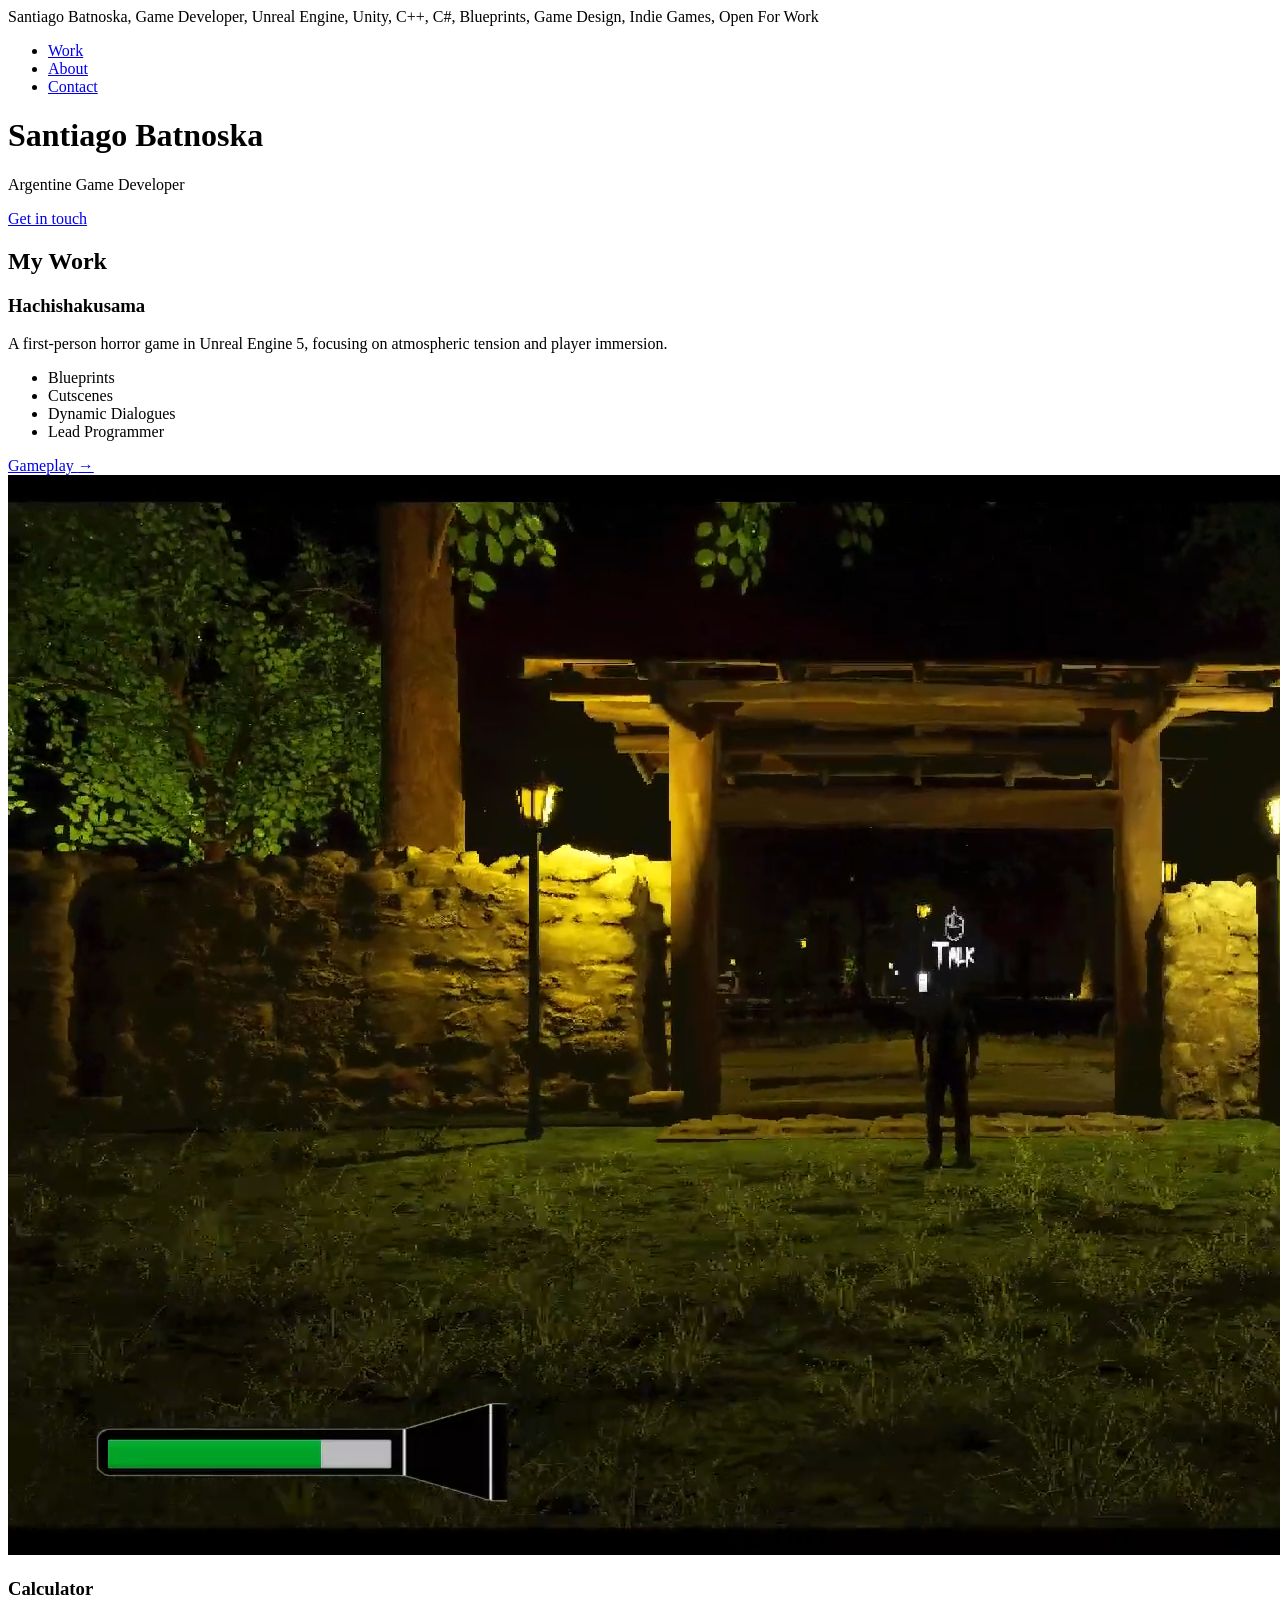
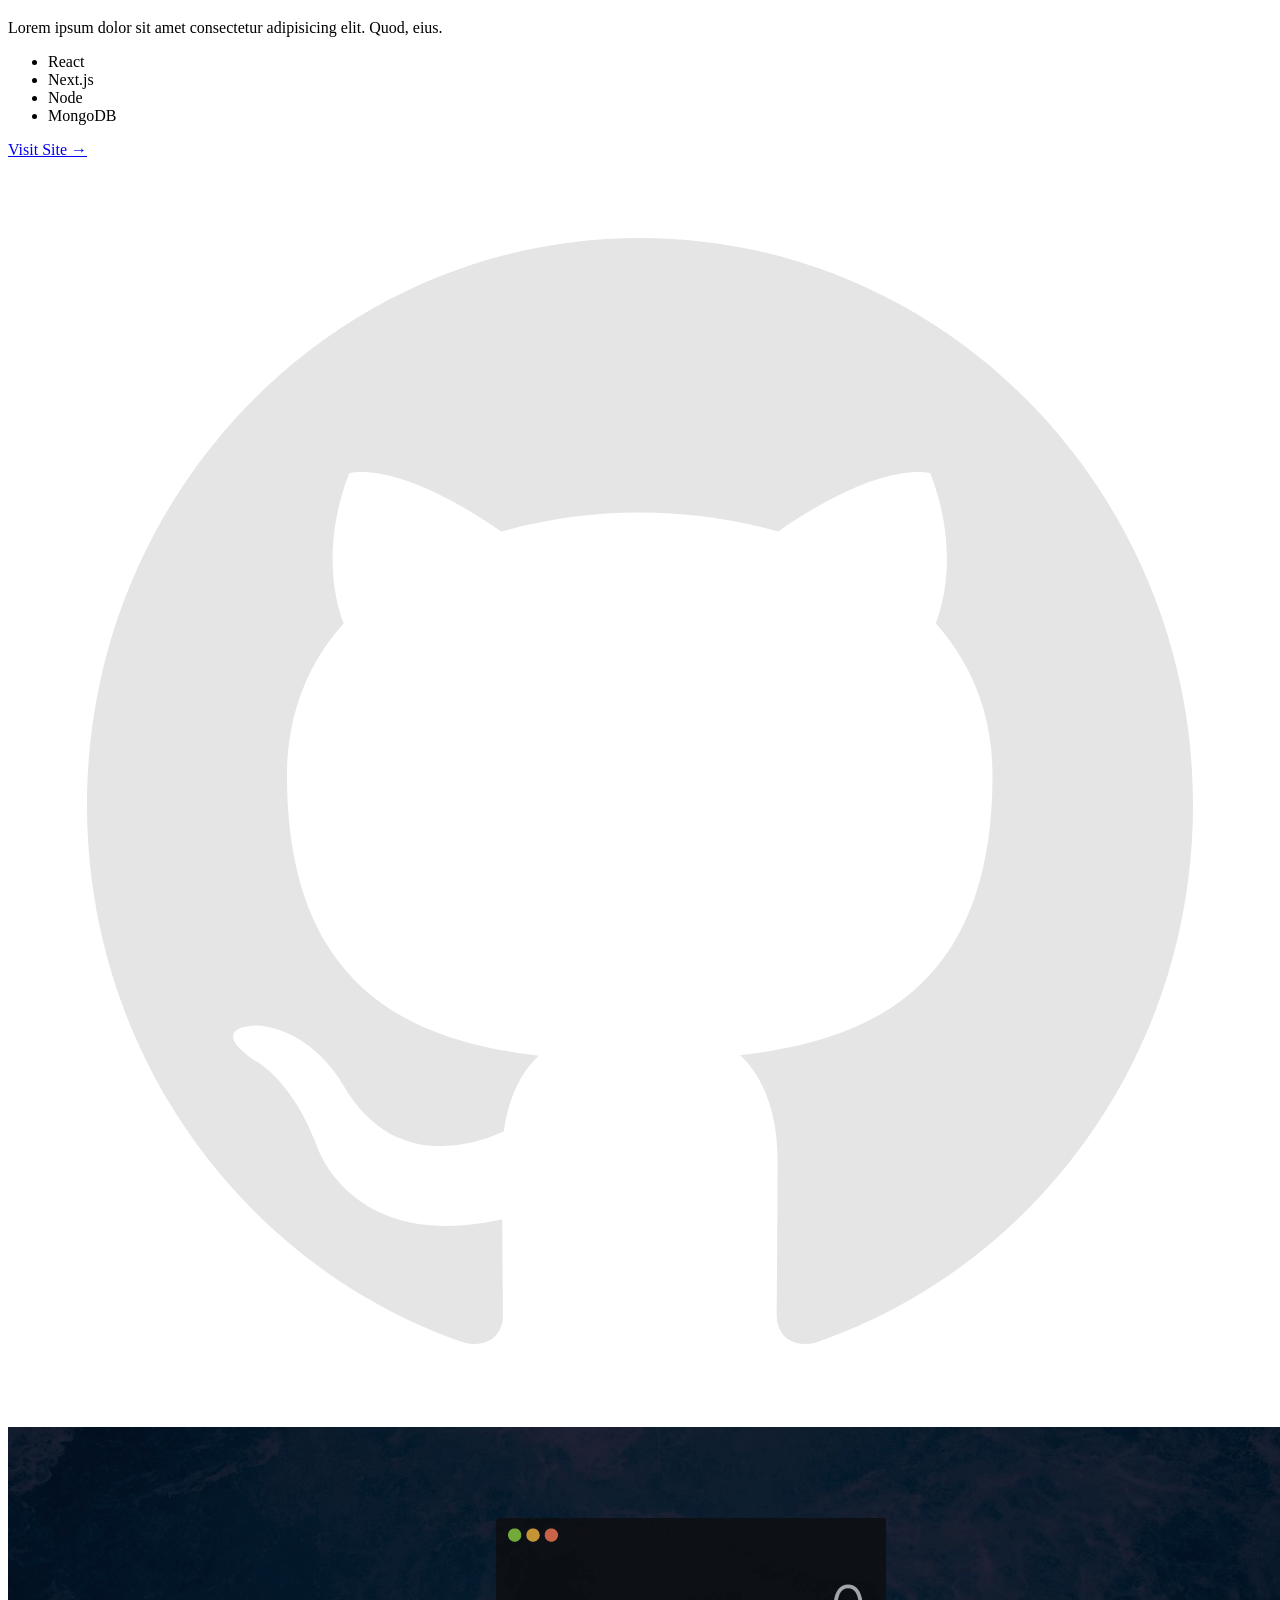
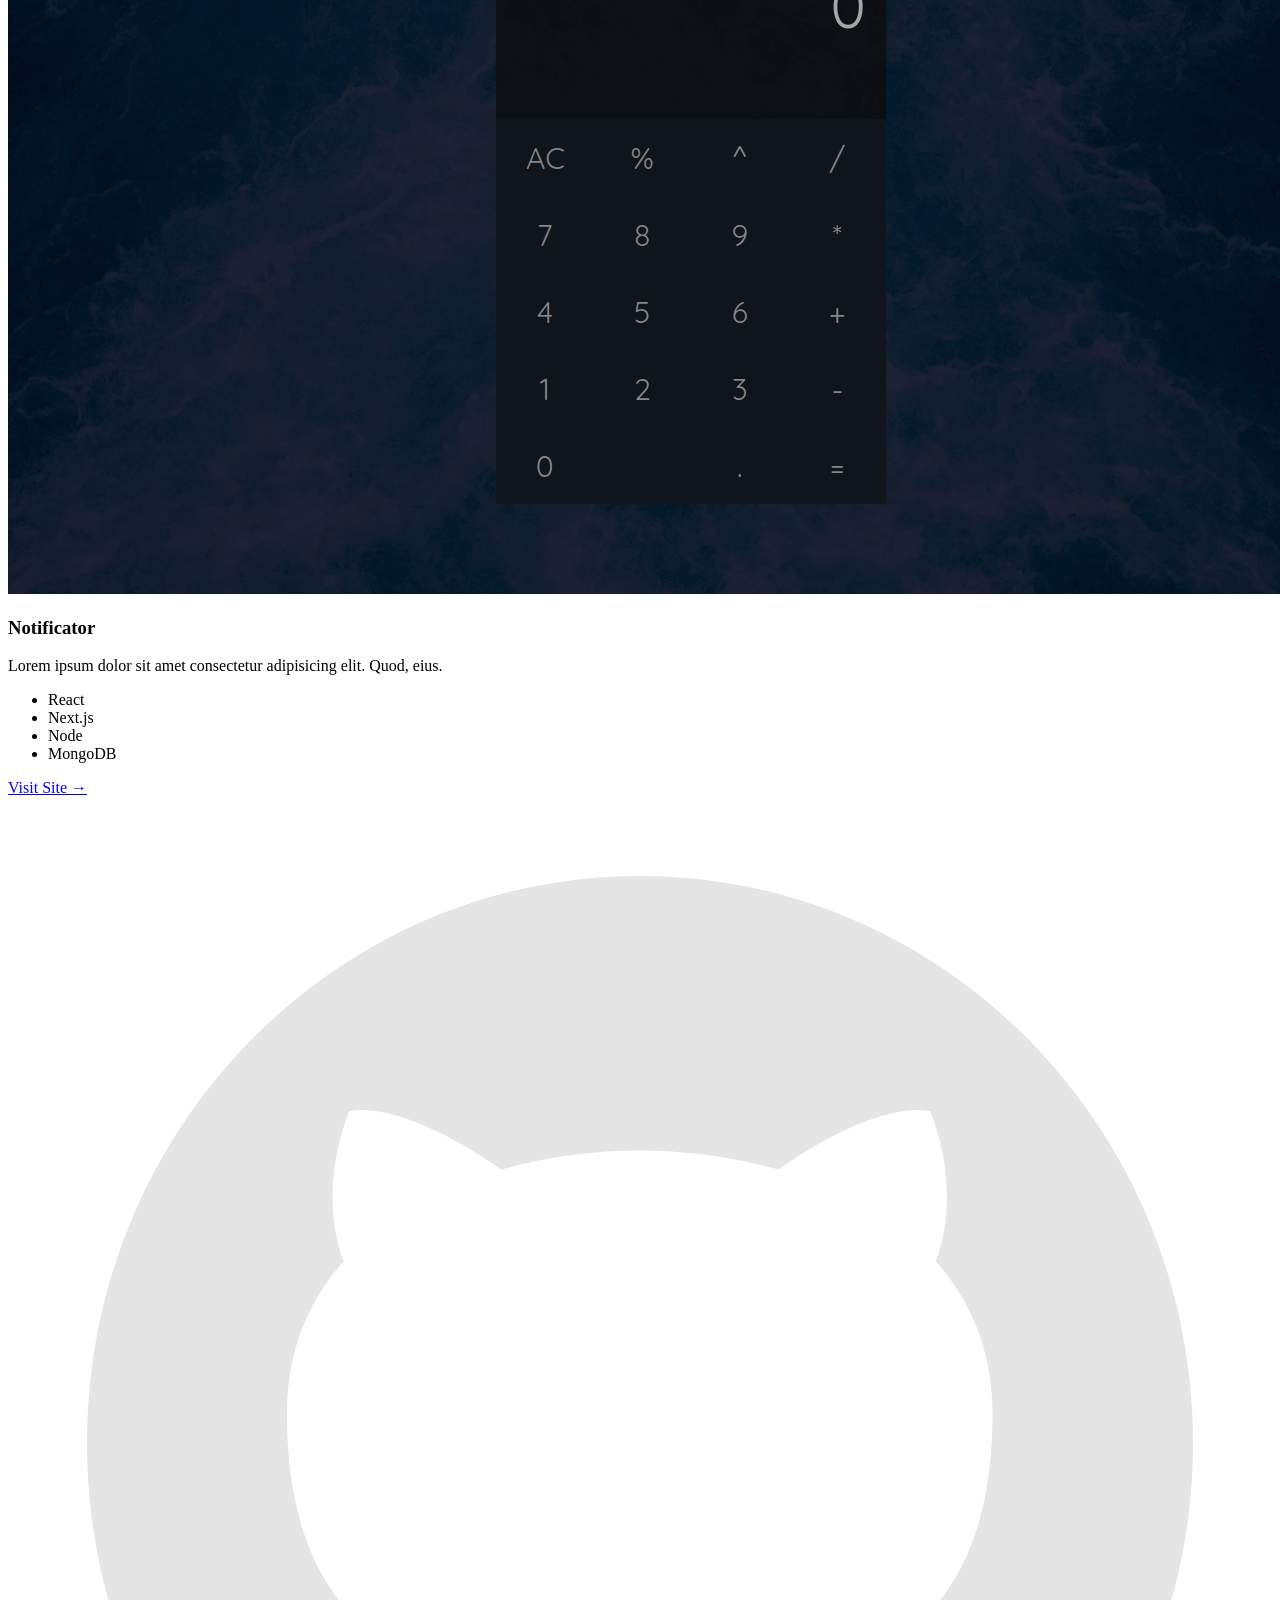
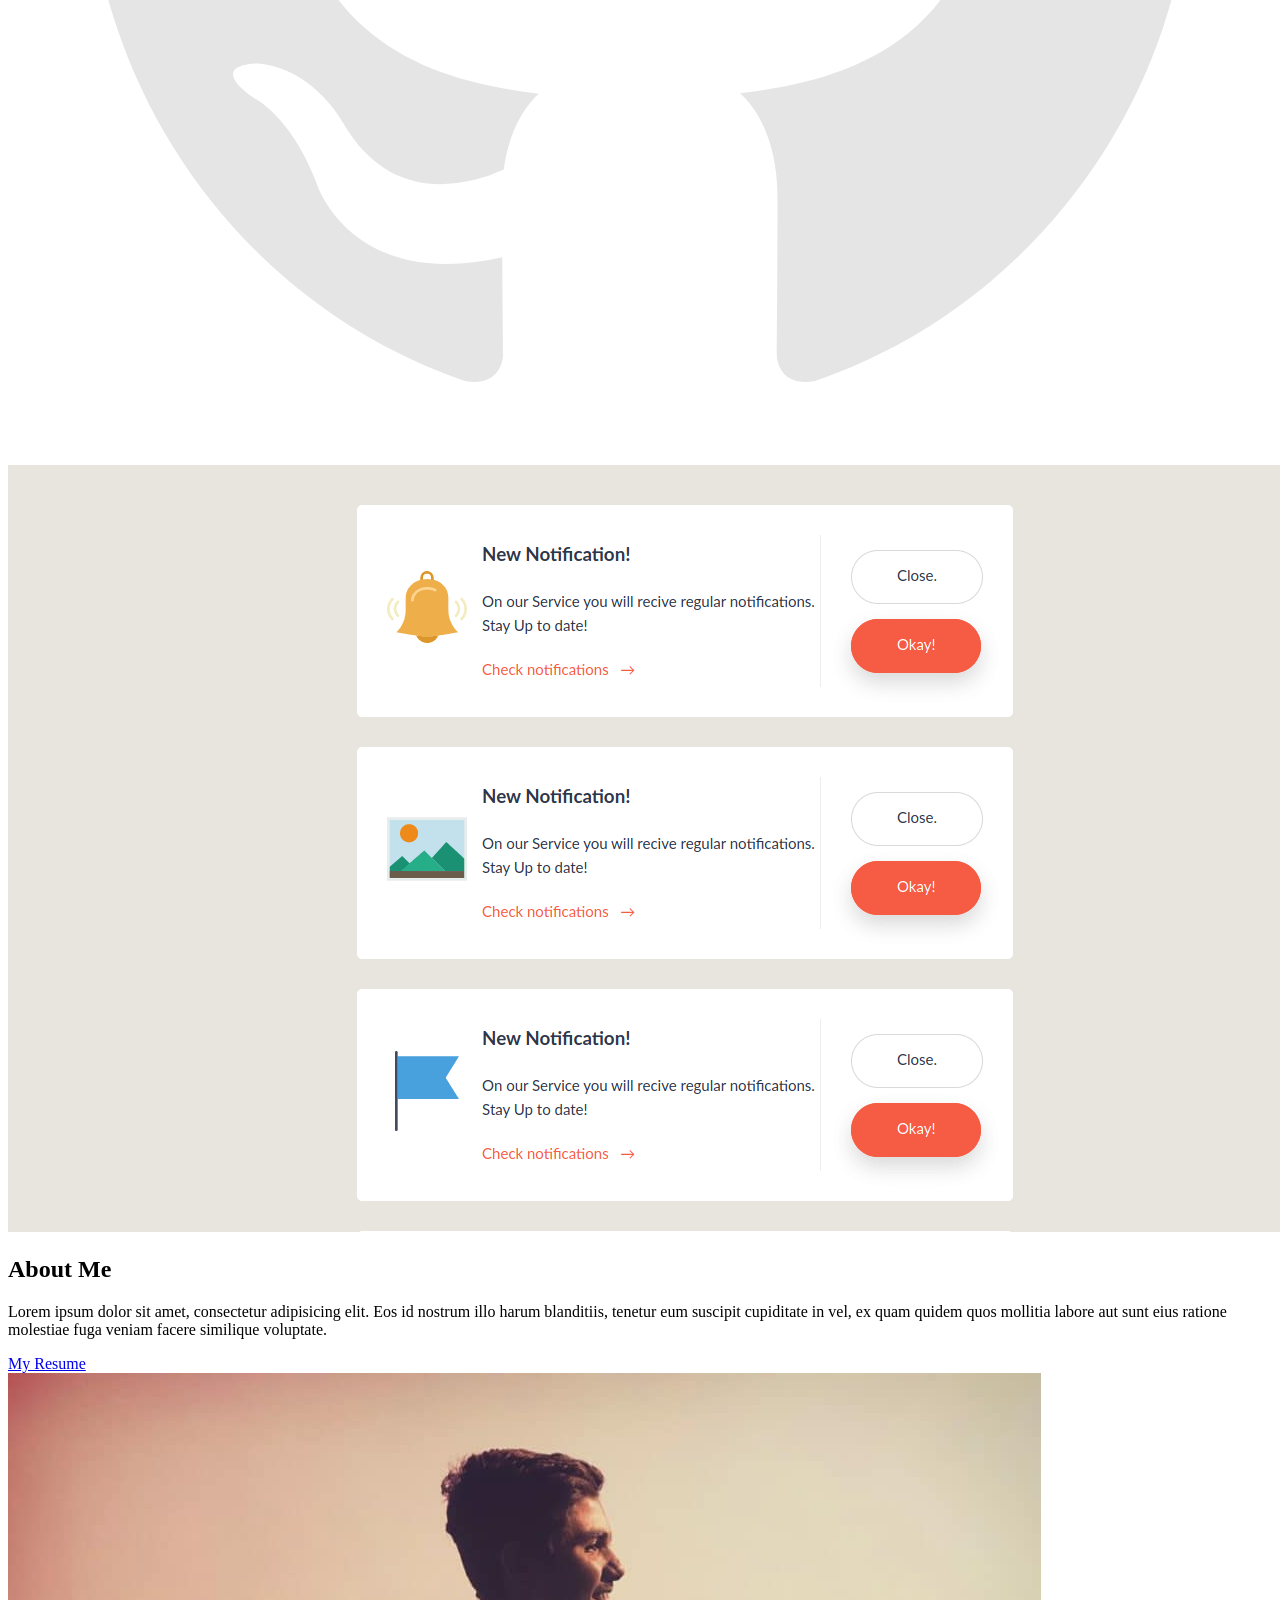
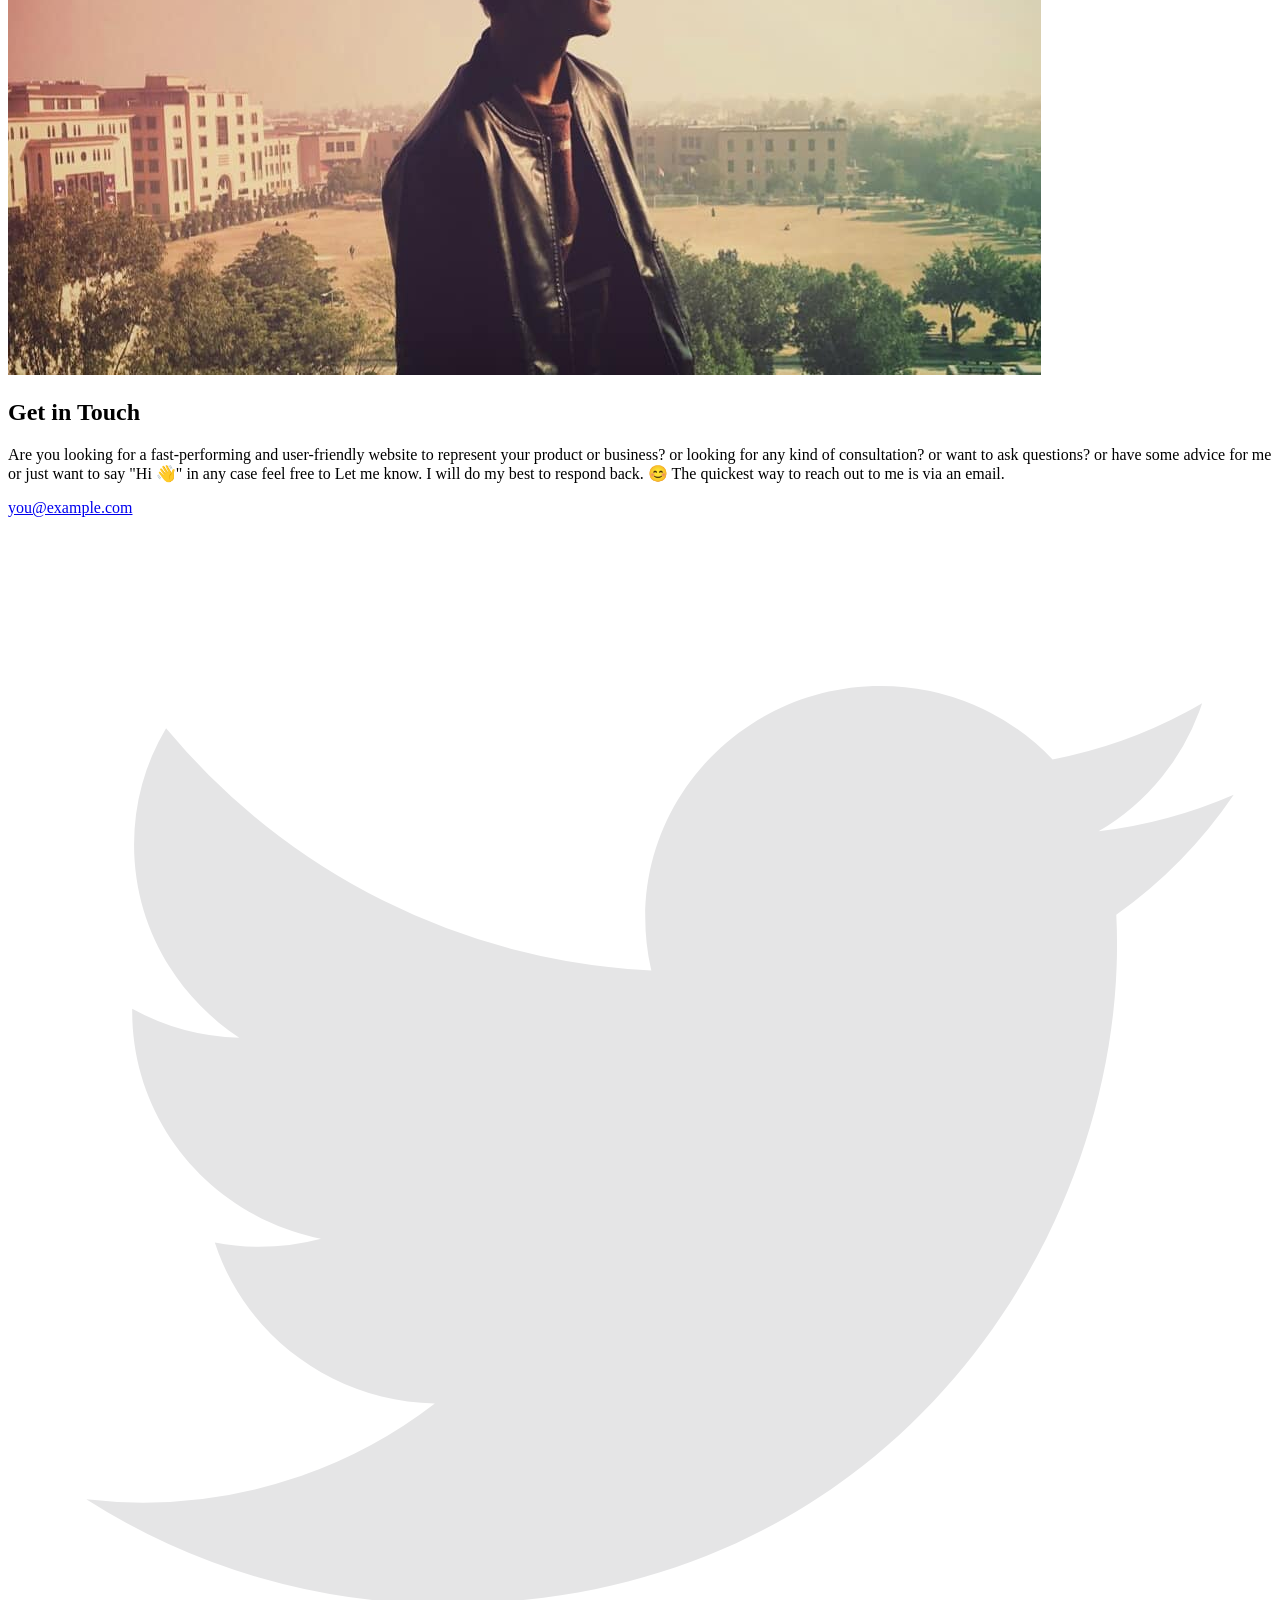
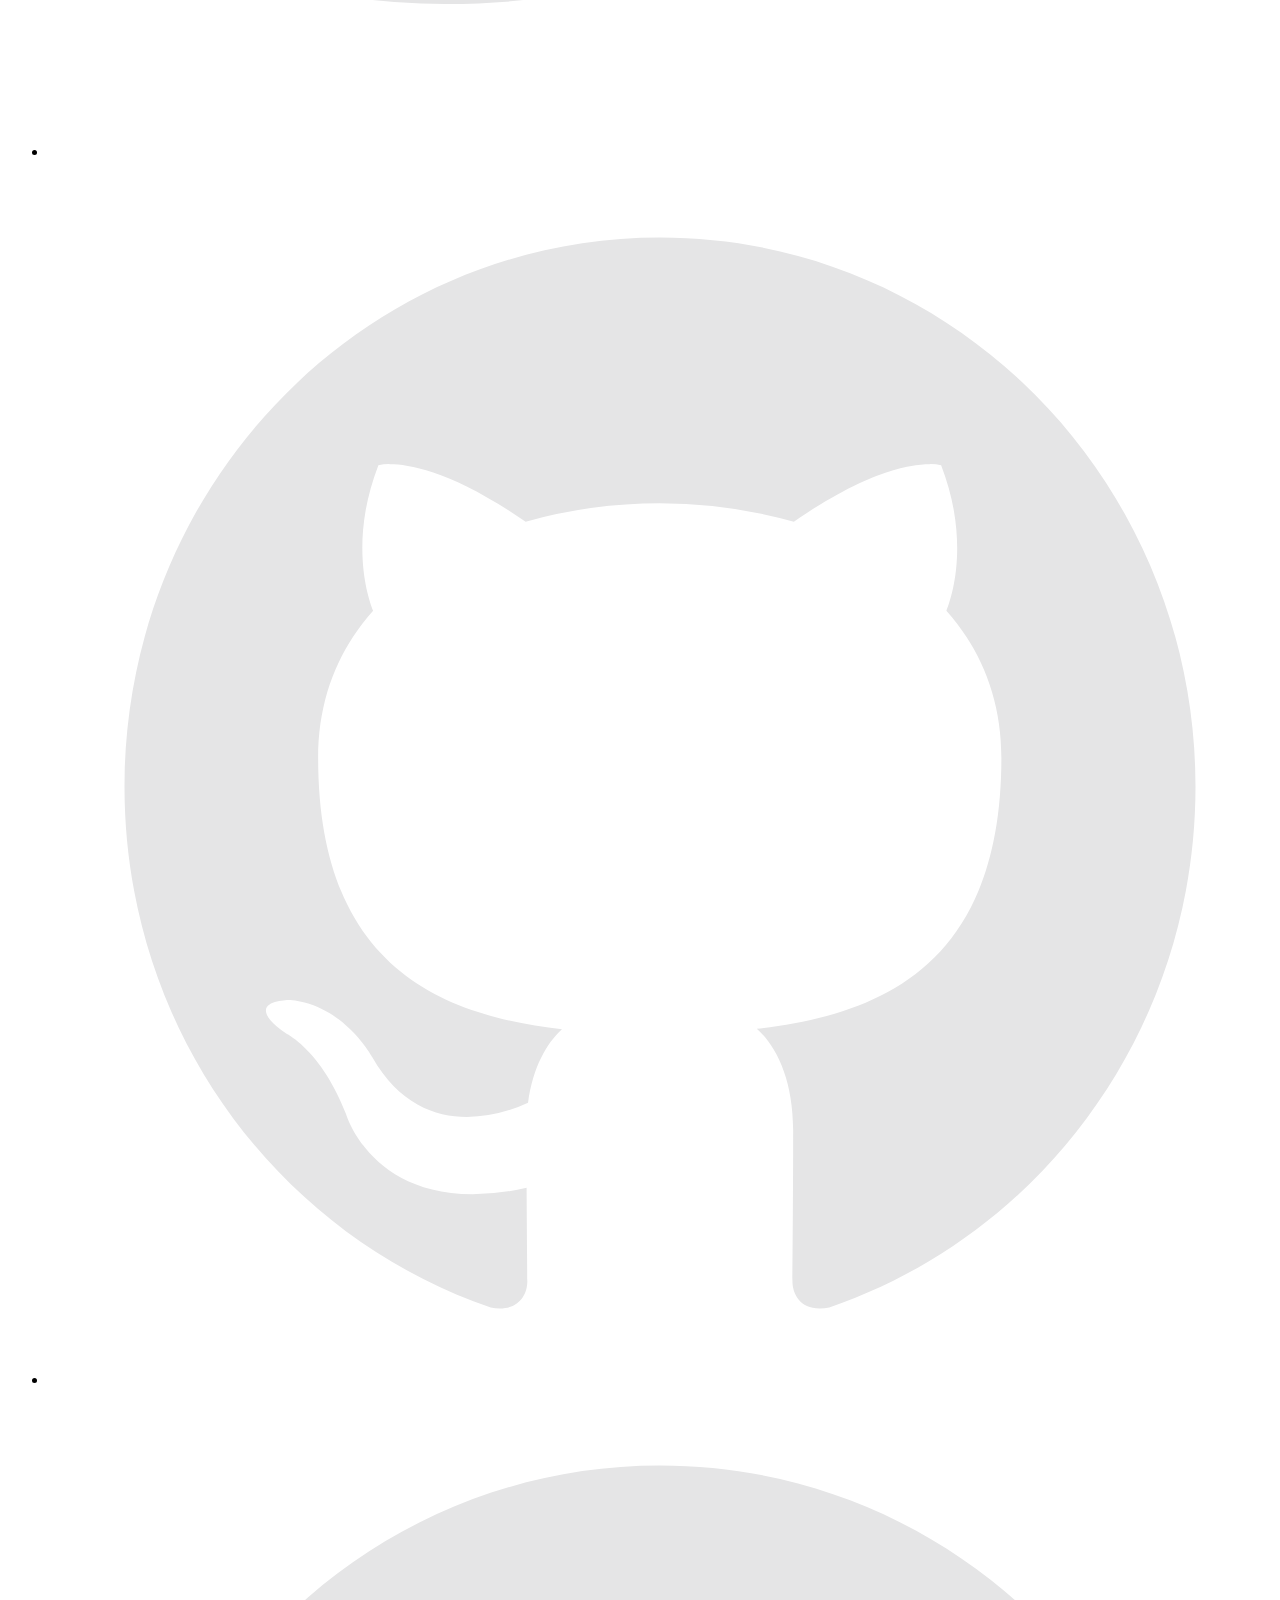
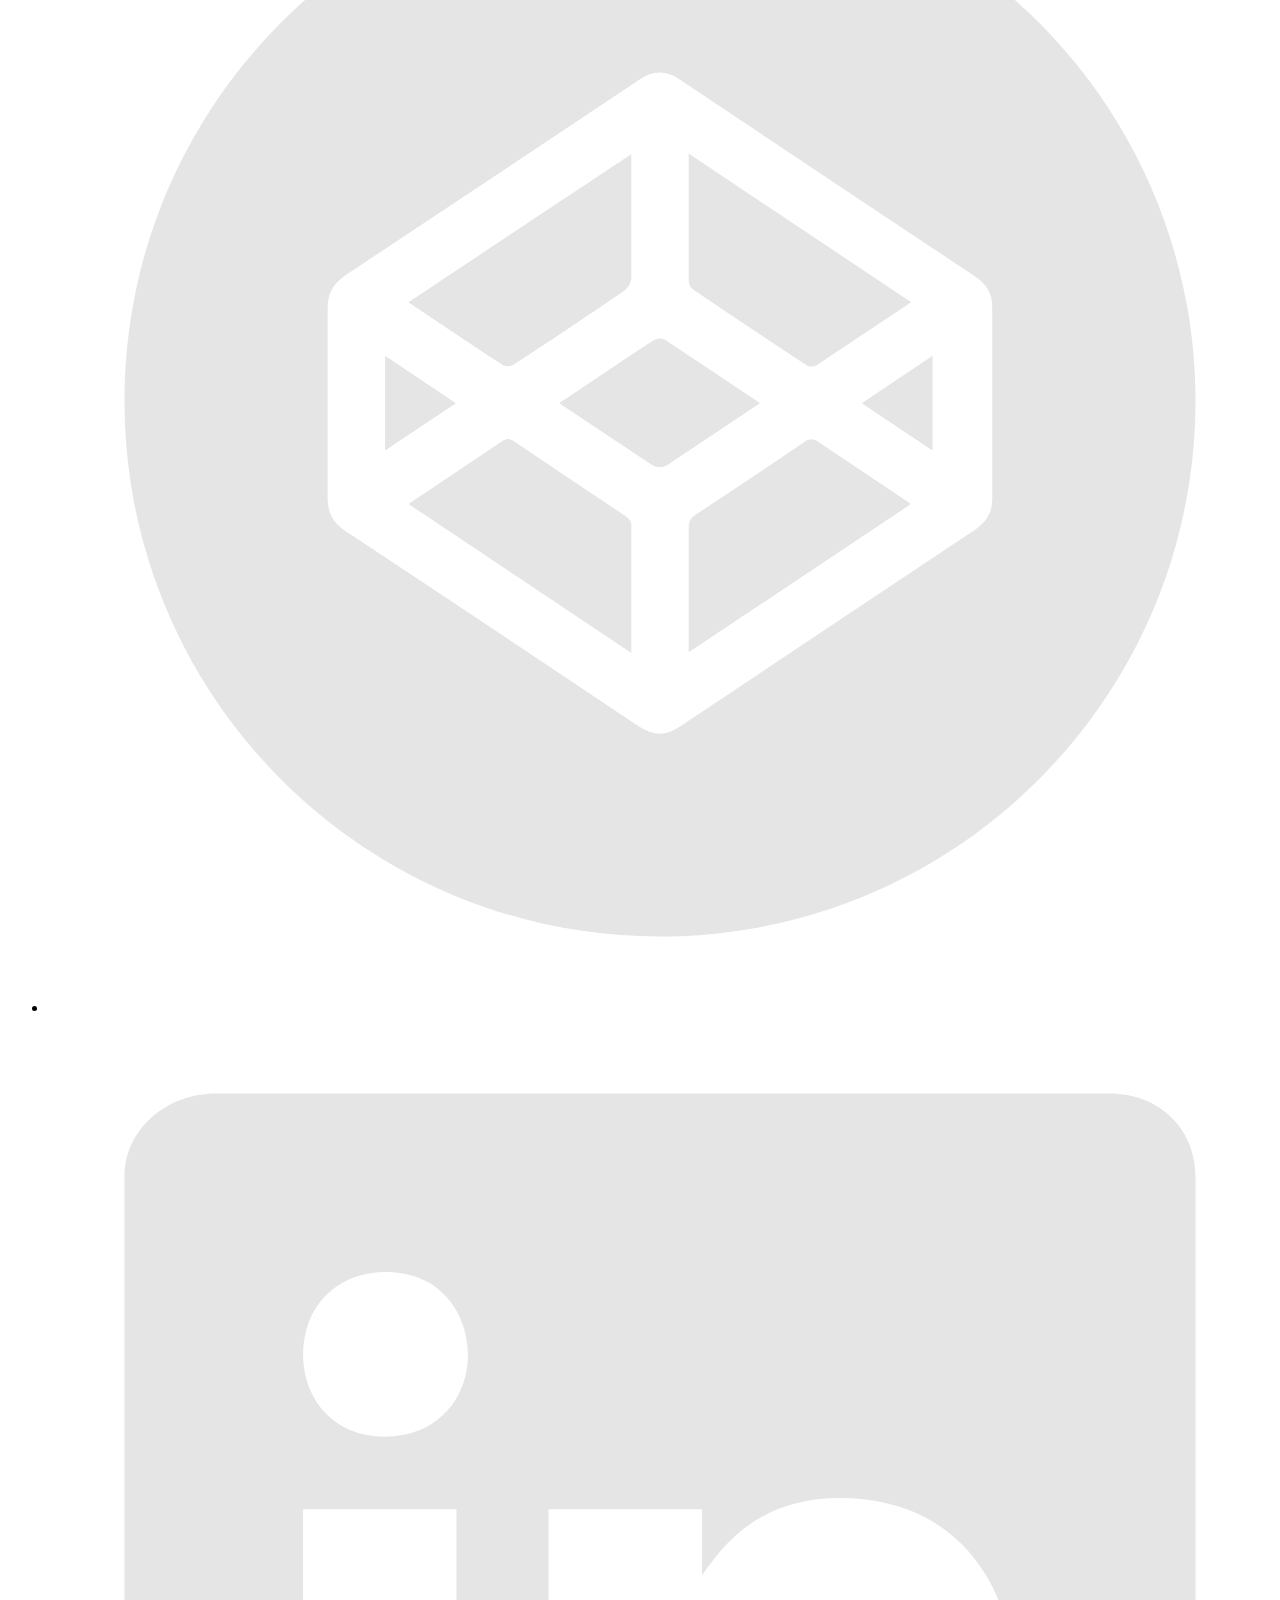
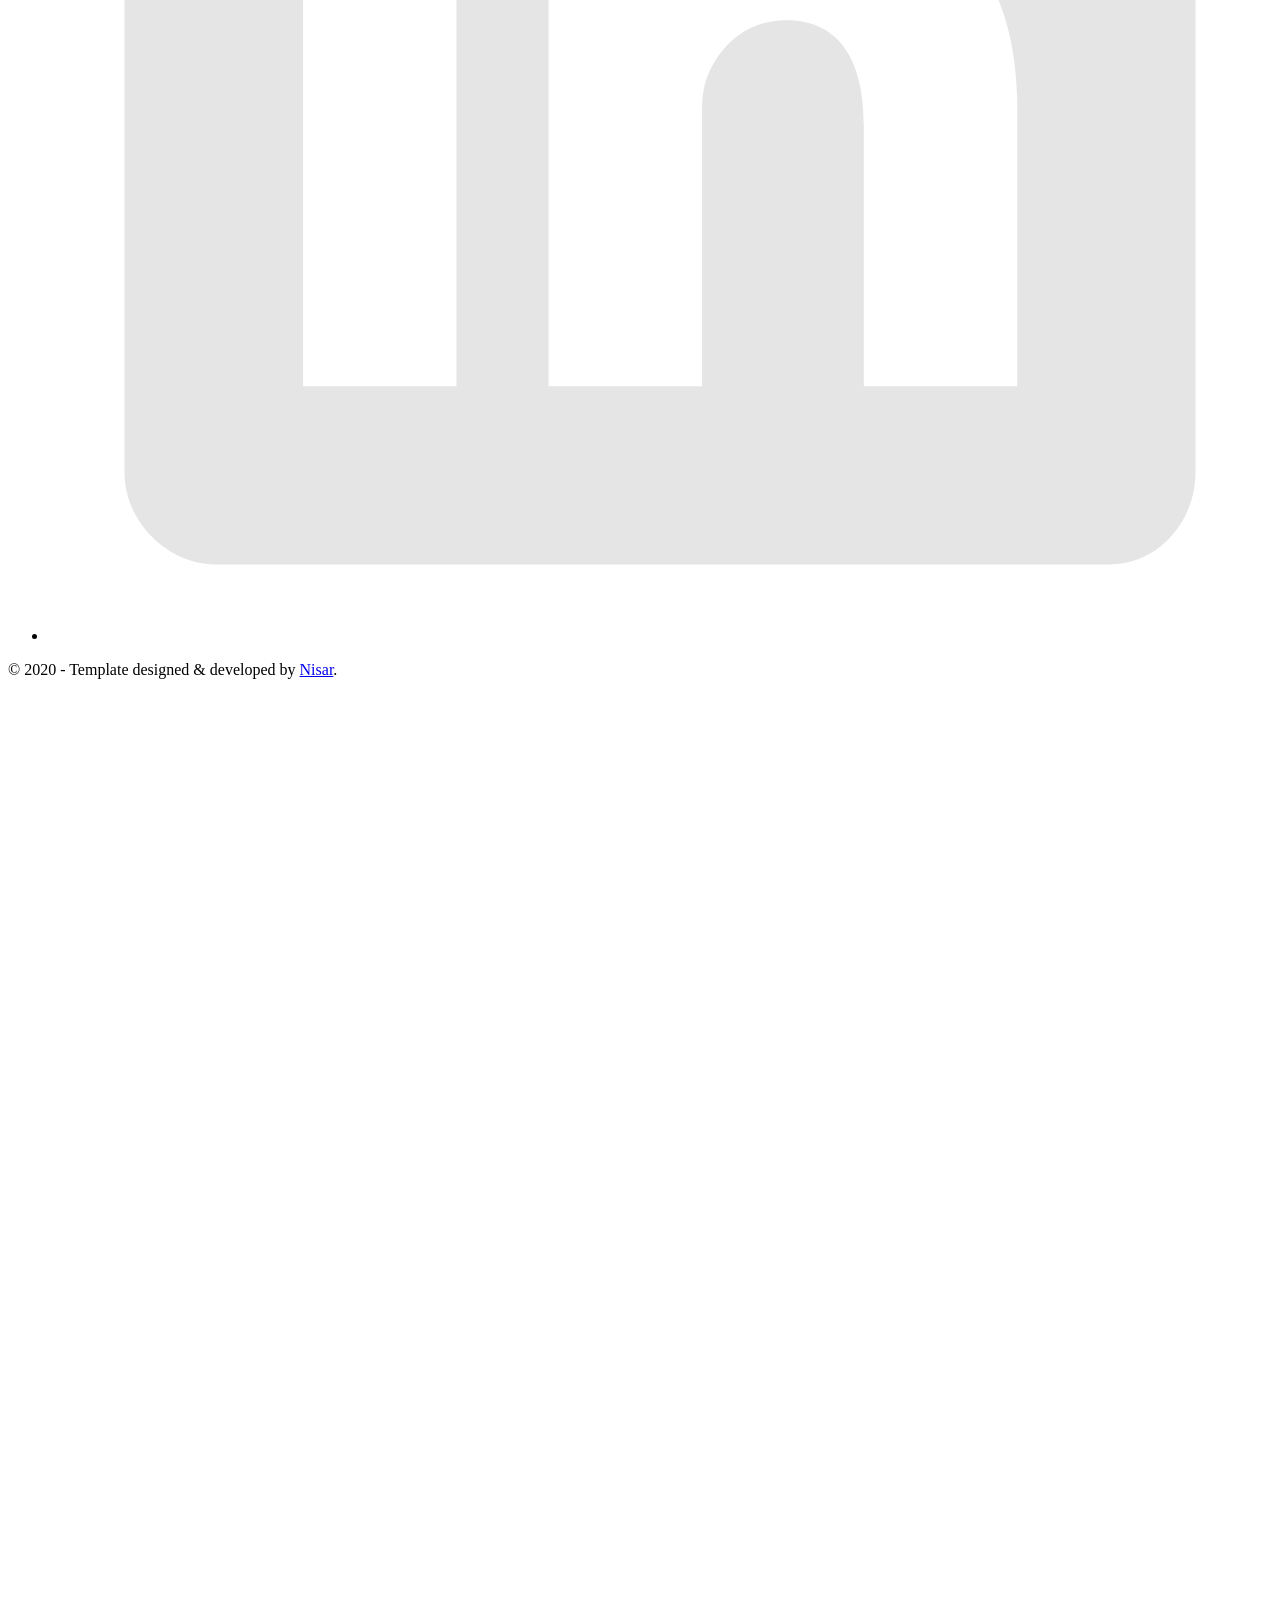
==== index.html @ d78113eb "Update index.html" ====
<!-- 
  Hello 😊.

  This template is designed and developed by Nisar Hassan Naqvi
  for anyone to use for free or customize the way they like.

  Github Repo: https://github.com/nisarhassan12/portfolio-template/
  My Website: https://nisar.dev

  For business & inquires, contact me => syednisarhassan12@gmail.com
-->

<!--
  Follow the instructions written in comments to create your stunning portfolio
-->

<!DOCTYPE html>
<html lang="en">

<head>
  <meta charset="UTF-8" />
  <meta name="viewport" content="width=device-width, initial-scale=1.0" />
  <link rel="shortcut icon" type="image/png" href="./images/favicon.png" />

  <!-- Put your site title here -->
  <title>
    Santiago Batnoska | Game Developer
  </title>

  <meta name="description" content="Add small description of yourslef.">
  Santiago Batnoska, Game Developer, Unreal Engine, Unity, C++, C#, Blueprints, Game Design, Indie Games, Open For Work
  <meta name="keywords" content="Put your name, skills and some coding keywords" />
  <link rel="stylesheet" href="index.css" />
</head>

<body>

  <!-- ***** Header ***** -->

  <header class="header" role="banner" id="top">
    <div class="row">
      <nav class="nav" role="navigation">
        <ul class="nav__items">
          <li class="nav__item"><a href="#work" class="nav__link">Work</a></li>
          <!-- <li class="nav__item"><a href="#clients" class="nav__link">Clients</a></li> -->
          <li class="nav__item">
            <a href="#about" class="nav__link">About</a>
          </li>
          <li class="nav__item">
            <a href="#contact" class="nav__link">Contact</a>
          </li>
        </ul>
      </nav>
    </div>
    <div class="header__text-box row">
      <div class="header__text">
        <h1 class="heading-primary">
          <!-- Replace the following name with your name -->
          <span>Santiago Batnoska</span>
        </h1>
        <!-- Put a small paragraph about yourself -->
        <p>Argentine Game Developer</p>
        <a href="#contact" class="btn btn--pink">Get in touch</a>
      </div>
    </div>
  </header>

  <main role="main">

    <!-- ***** Work ***** -->

    <section class="work" id="work">
      <div class="row">
        <h2>My Work</h2>
        <div class="work__boxes">

          <!-- Each div with the work__box class is a project. -->

          <div class="work__box">
            <div class="work__text">
              <h3>Hachishakusama</h3>
              <p>
                A first-person horror game in Unreal Engine 5, focusing on
                atmospheric tension and player immersion.
              </p>
              <ul class="work__list">
                <li>Blueprints</li>
                <li>Cutscenes</li>
                <li>Dynamic Dialogues</li>
                <li>Lead Programmer</li>
              </ul>

              <div class="work__links">
                <a href="https://youtu.be/LaMZ6-4bWR4" target="_blank" class="link__text">
                  Gameplay <span>&rarr;</span>
                </a>
                <!-- <a href="https://github.com/nisarhassan12/portfolio" title="View Source Code" target="_blank">
                  <img src="./images/github.svg" class="work__code" alt="GitHub">
                </a> -->
              </div>
            </div>
            <div class="work__image-box">
              <img src="./images/screen-ponja.png" class="work__image" alt="Project 1" />
            </div>
          </div>

          <div class="work__box">
            <div class="work__text">
              <h3>Calculator</h3>
              <p>
                Lorem ipsum dolor sit amet consectetur adipisicing elit. Quod,
                eius.
              </p>
              <ul class="work__list">
                <li>React</li>
                <li>Next.js</li>
                <li>Node</li>
                <li>MongoDB</li>
              </ul>

              <div class="work__links">
                <a href="#" class="link__text">
                  Visit Site <span>&rarr;</span>
                </a>
                <a href="#">
                  <img src="./images/github.svg" class="work__code" title="View Source Code" alt="GitHub">
                </a>
              </div>
            </div>
            <div class="work__image-box">
              <img src="./images/project-2.png" class="work__image" alt="Project 1" />
            </div>
          </div>

          <div class="work__box">
            <div class="work__text">
              <h3>Notificator</h3>
              <p>
                Lorem ipsum dolor sit amet consectetur adipisicing elit. Quod,
                eius.
              </p>
              <ul class="work__list">
                <li>React</li>
                <li>Next.js</li>
                <li>Node</li>
                <li>MongoDB</li>
              </ul>

              <div class="work__links">
                <a href="#" class="link__text">
                  Visit Site <span>&rarr;</span>
                </a>
                <a href="#">
                  <img src="./images/github.svg" class="work__code" title="View Source Code" alt="GitHub">
                </a>
              </div>
            </div>
            <div class="work__image-box">
              <img src="./images/project-3.png" class="work__image" alt="Project 3" />
            </div>
          </div>
        </div>
      </div>
    </section>

    <!-- ***** Clients ***** -->

    <!-- <section class="client" id="clients">
      <div class="row">
        <h2>Clients</h2>
        <div class="client__logos">
          <img src="./images/ronjones.png" class="client__logo" alt="Company 2" />
          <img src="./images/goldengrid.png" class="client__logo" alt="Company 3" />
          <img src="./images/bullseye.png" class="client__logo" alt="Company 1" />
          <img src="./images/mighty-furnitures.png" class="client__logo" alt="Company 1" />
          <img src="./images/fastlane.png" class="client__logo" alt="Company 3" />
          <img src="./images/chippy.png" class="client__logo" alt="Company 1" />
        </div>
      </div>
    </section> -->

    <!-- ***** About ***** -->

    <section class="about" id="about">
      <div class="row">
        <h2>About Me</h2>
        <div class="about__content">
          <div class="about__text">
            <!-- Replace the below paragraph with info about yourself -->
            <p>
              Lorem ipsum dolor sit amet, consectetur adipisicing elit. Eos id
              nostrum illo harum blanditiis, tenetur eum suscipit cupiditate
              in vel, ex quam quidem quos mollitia labore aut sunt eius
              ratione molestiae fuga veniam facere similique voluptate.
            </p>
            <!-- Provide a link to your resume -->
            <a href="#" class="btn">My Resume</a>
          </div>

          <div class="about__photo-container">
            <!-- Add a nice photo of yourself -->
            <img class="about__photo" src="./images/syed-ali-hussnain.jpg" alt="" />
          </div>
        </div>
      </div>
    </section>
  </main>

  <!-- ***** Contact ***** -->

  <section class="contact" id="contact">
    <div class="row">
      <h2>Get in Touch</h2>
      <div class="contact__info">
        <p>
          Are you looking for a fast-performing and user-friendly website to
          represent your product or business? or looking for any kind of
          consultation? or want to ask questions? or have some advice for me
          or just want to say "Hi 👋" in any case feel free to Let me know. I
          will do my best to respond back. 😊 The quickest way to reach out to
          me is via an email.
        </p>
        <!-- Replace the email with yours -->
        <a href="mailto:you@example.com" class="btn">you@example.com</a>
      </div>
    </div>
  </section>

  <!-- ***** Footer ***** -->

  <footer role="contentinfo" class="footer">
    <div class="row">
      <!-- Update the links to point to your accounts -->
      <ul class="footer__social-links">
        <li class="footer__social-link-item">
          <a href="https://twitter.com/nisarhassan12/" title="Link to Twitter Profile">
            <img src="./images/twitter.svg" class="footer__social-image" alt="Twitter">
          </a>
        </li>
        <li class="footer__social-link-item">
          <a href="https://github.com/nisarhassan12/" title="Link to Github Profile">
            <img src="./images/github.svg" class="footer__social-image" alt="Github">
          </a>
        </li>
        <li class="footer__social-link-item">
          <a href="https://codepen.io/nisar_hassan" title="Link to Codepen Profile">
            <img src="./images/codepen.svg" class="footer__social-image" alt="Codepen">
          </a>
        </li>
        <li class="footer__social-link-item">
          <a href=https://www.linkedin.com/in/nisar-hassan-naqvi-413466199/">
            <img src="./images/linkedin.svg" title="Link to Linkedin Profile" class="footer__social-image" alt="Linkedin">
          </a>
        </li>
      </ul>

      <!-- If you give me some credit by keeping the below paragraph, will be huge for me 😊 Thanks. -->
      <p>
        &copy; 2020 - Template designed & developed by <a href="https://nisar.dev" class="link">Nisar</a>.
      </p>
      <div class="footer__github-buttons">
        <iframe
          src="https://ghbtns.com/github-btn.html?user=nisarhassan12&repo=portfolio-template&type=watch&count=true"
          frameborder="0" scrolling="0" width="170" height="20" title="Watch Portfolio Template on GitHub">
        </iframe>
      </div>
    </div>
  </footer>

  <a href="#top" class="back-to-top" title="Back to Top">
    <img src="./images/arrow-up.svg" alt="Back to Top" class="back-to-top__image"/>
  </a>
  <script src="./index.js"></script>
</body>

</html>
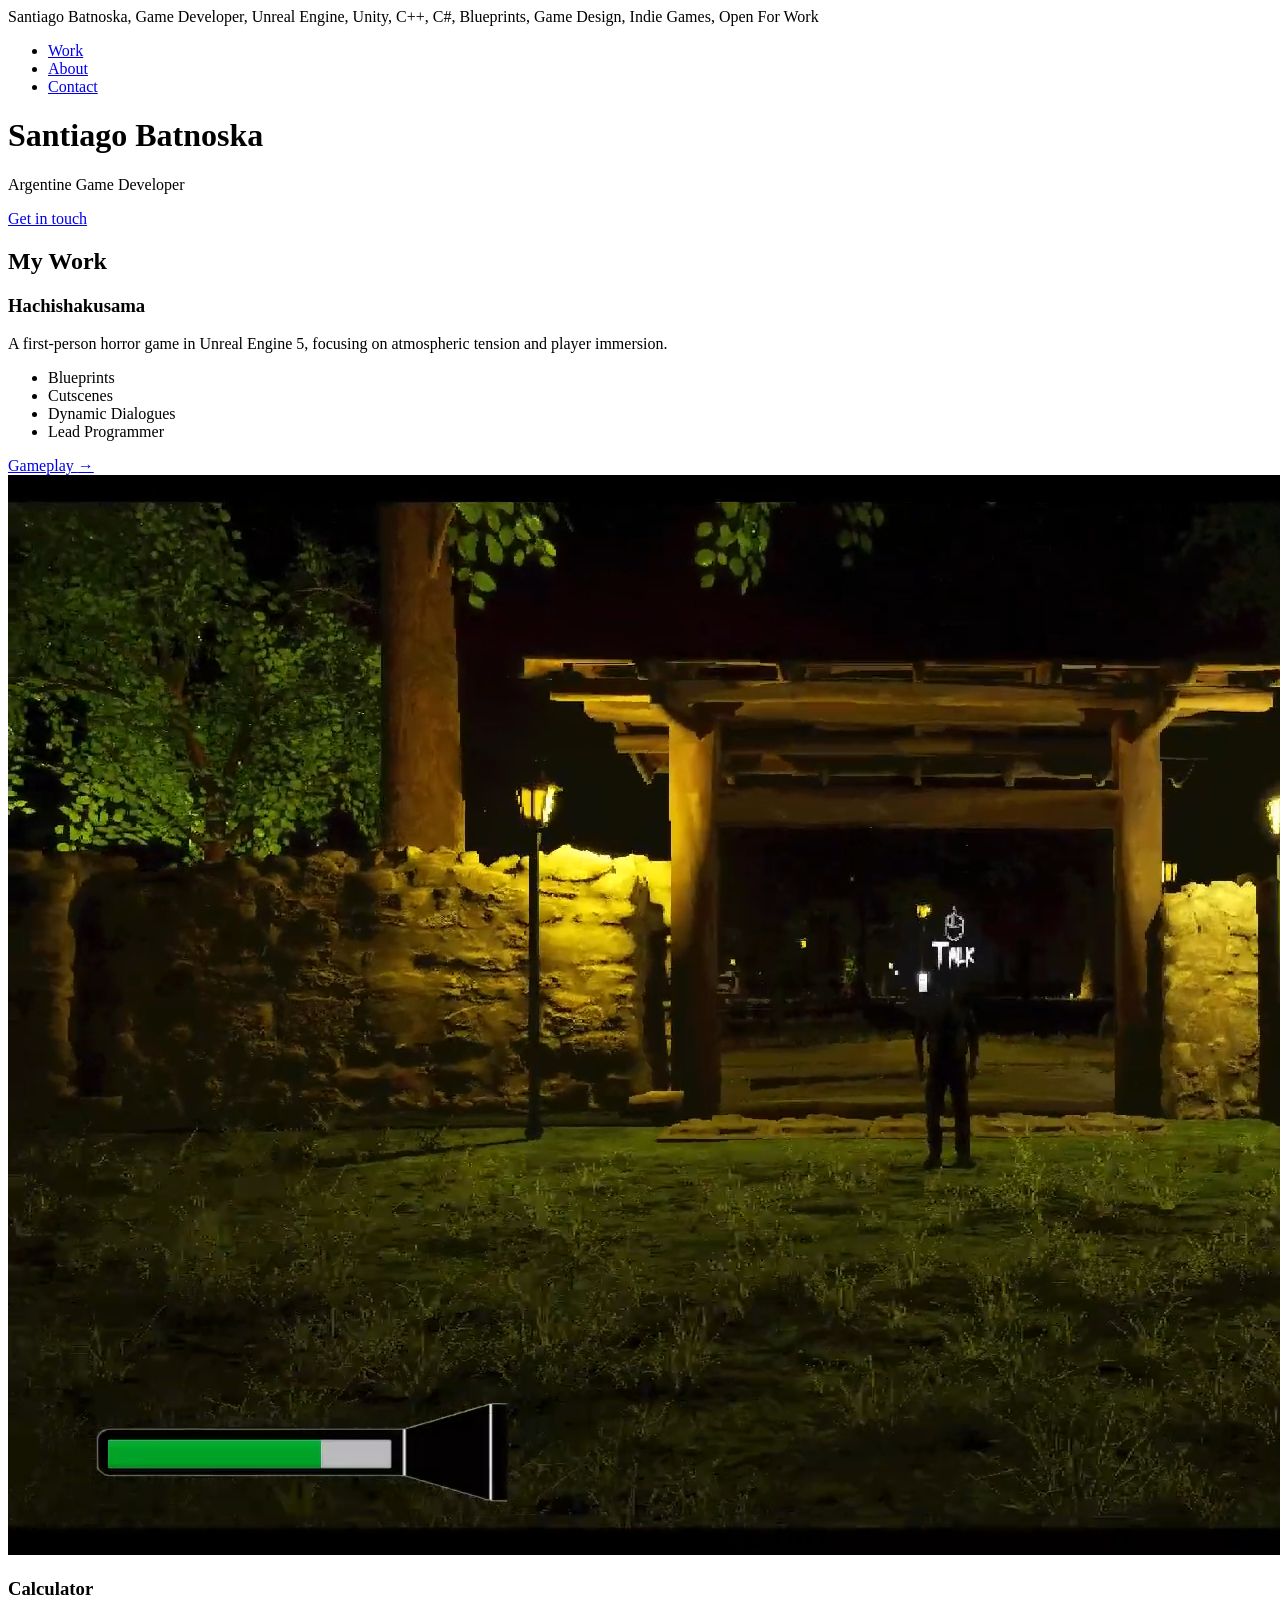
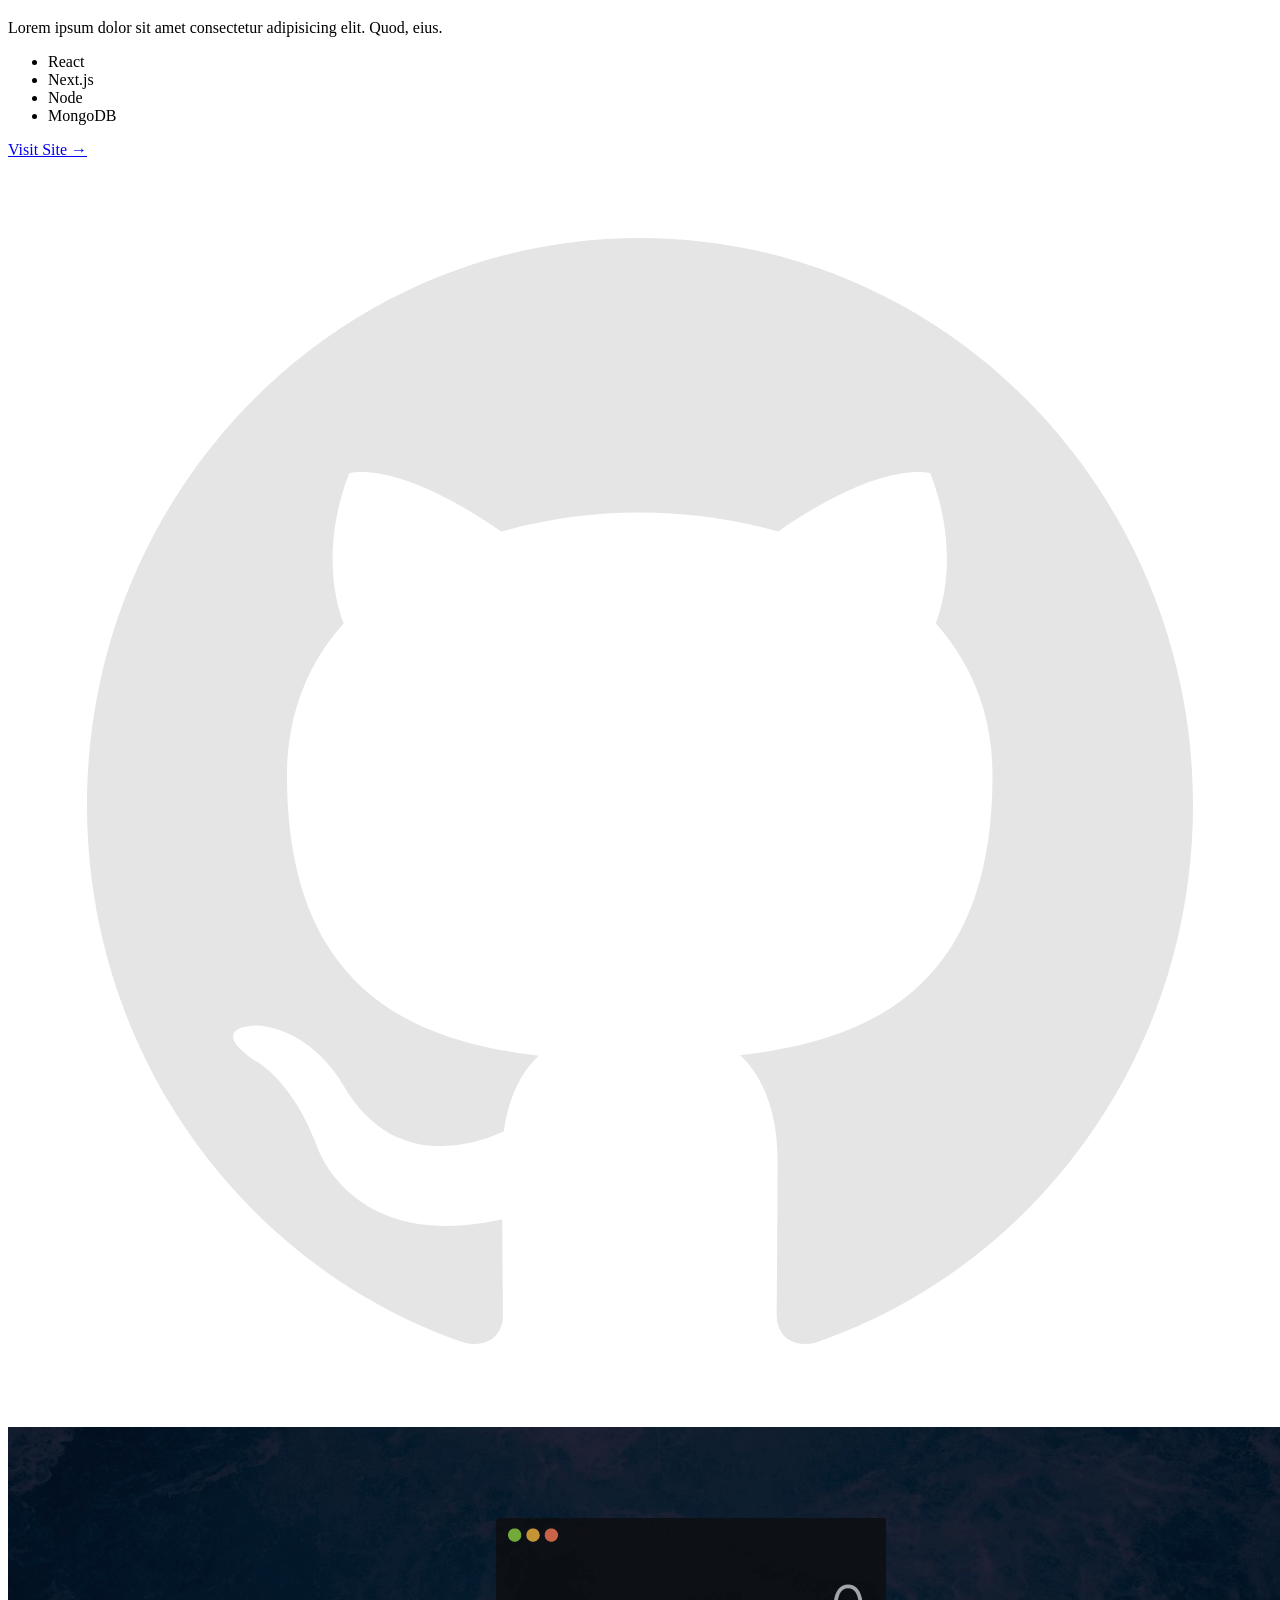
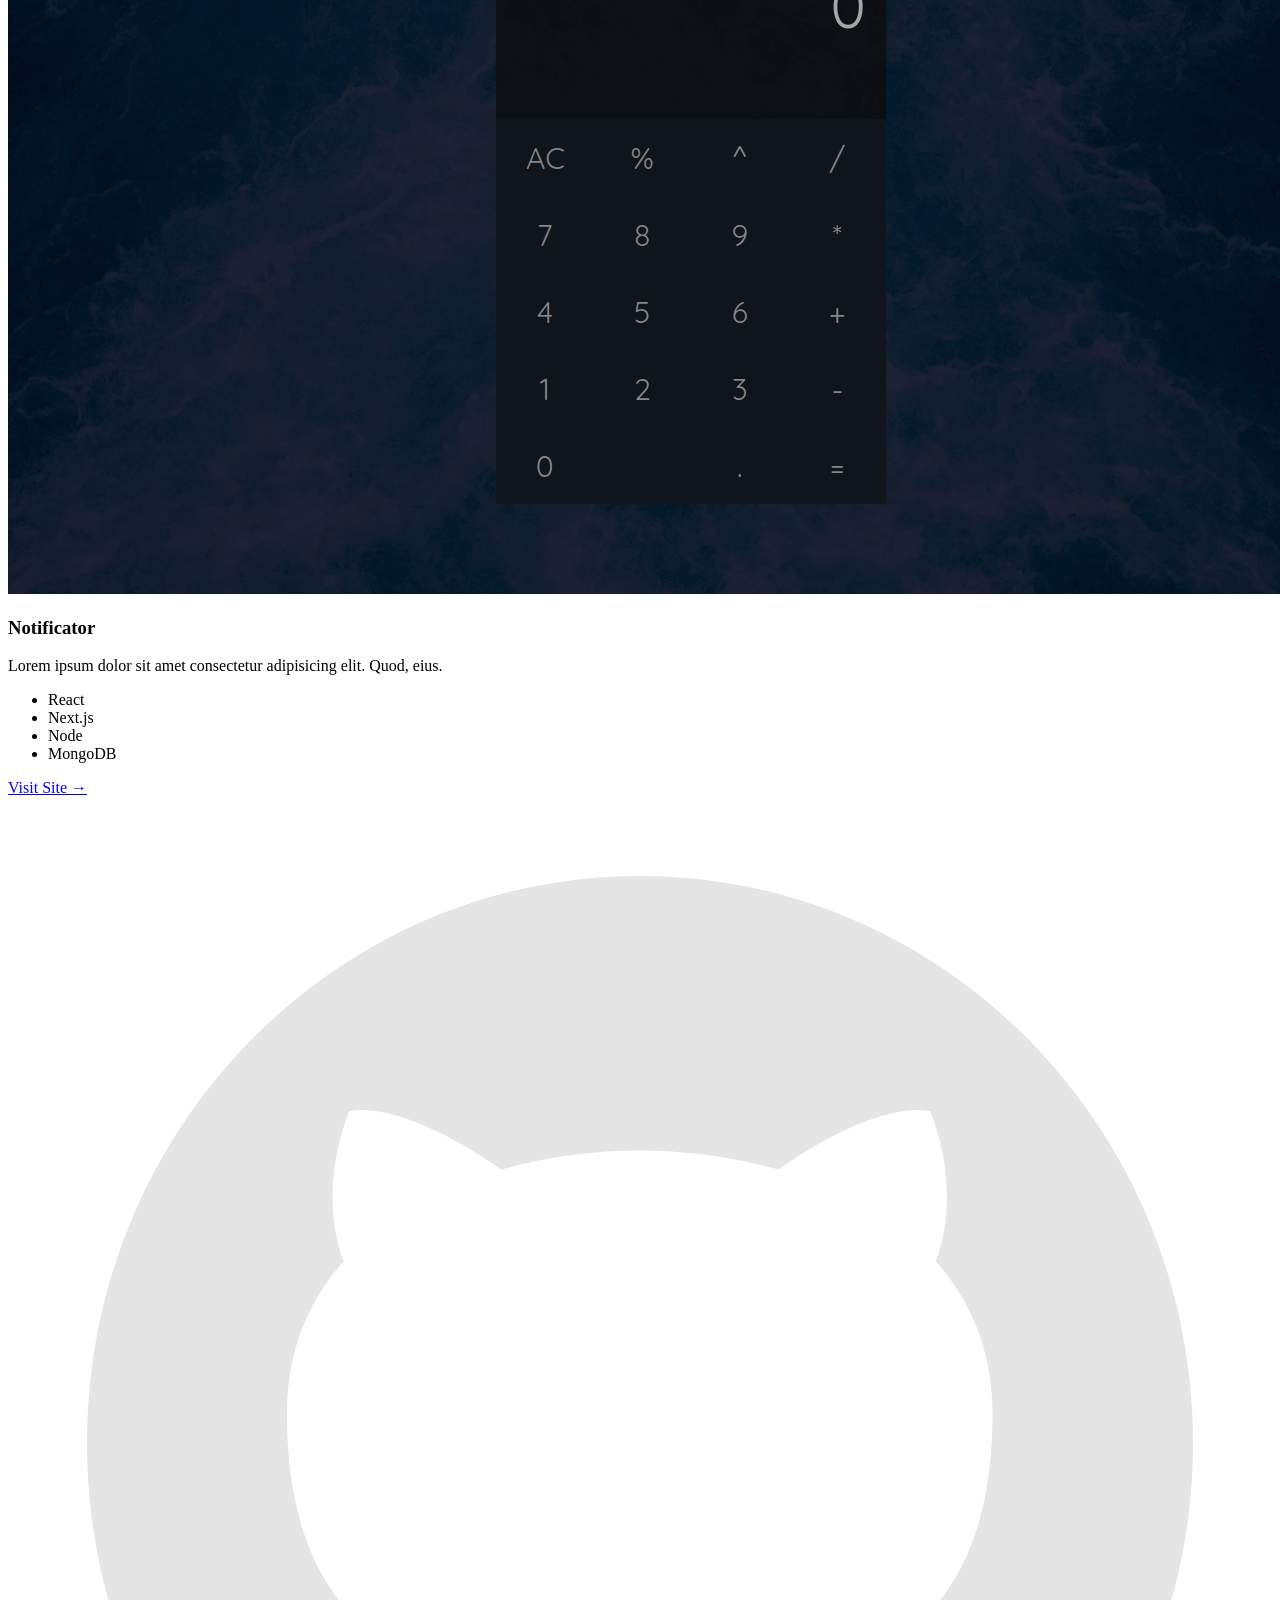
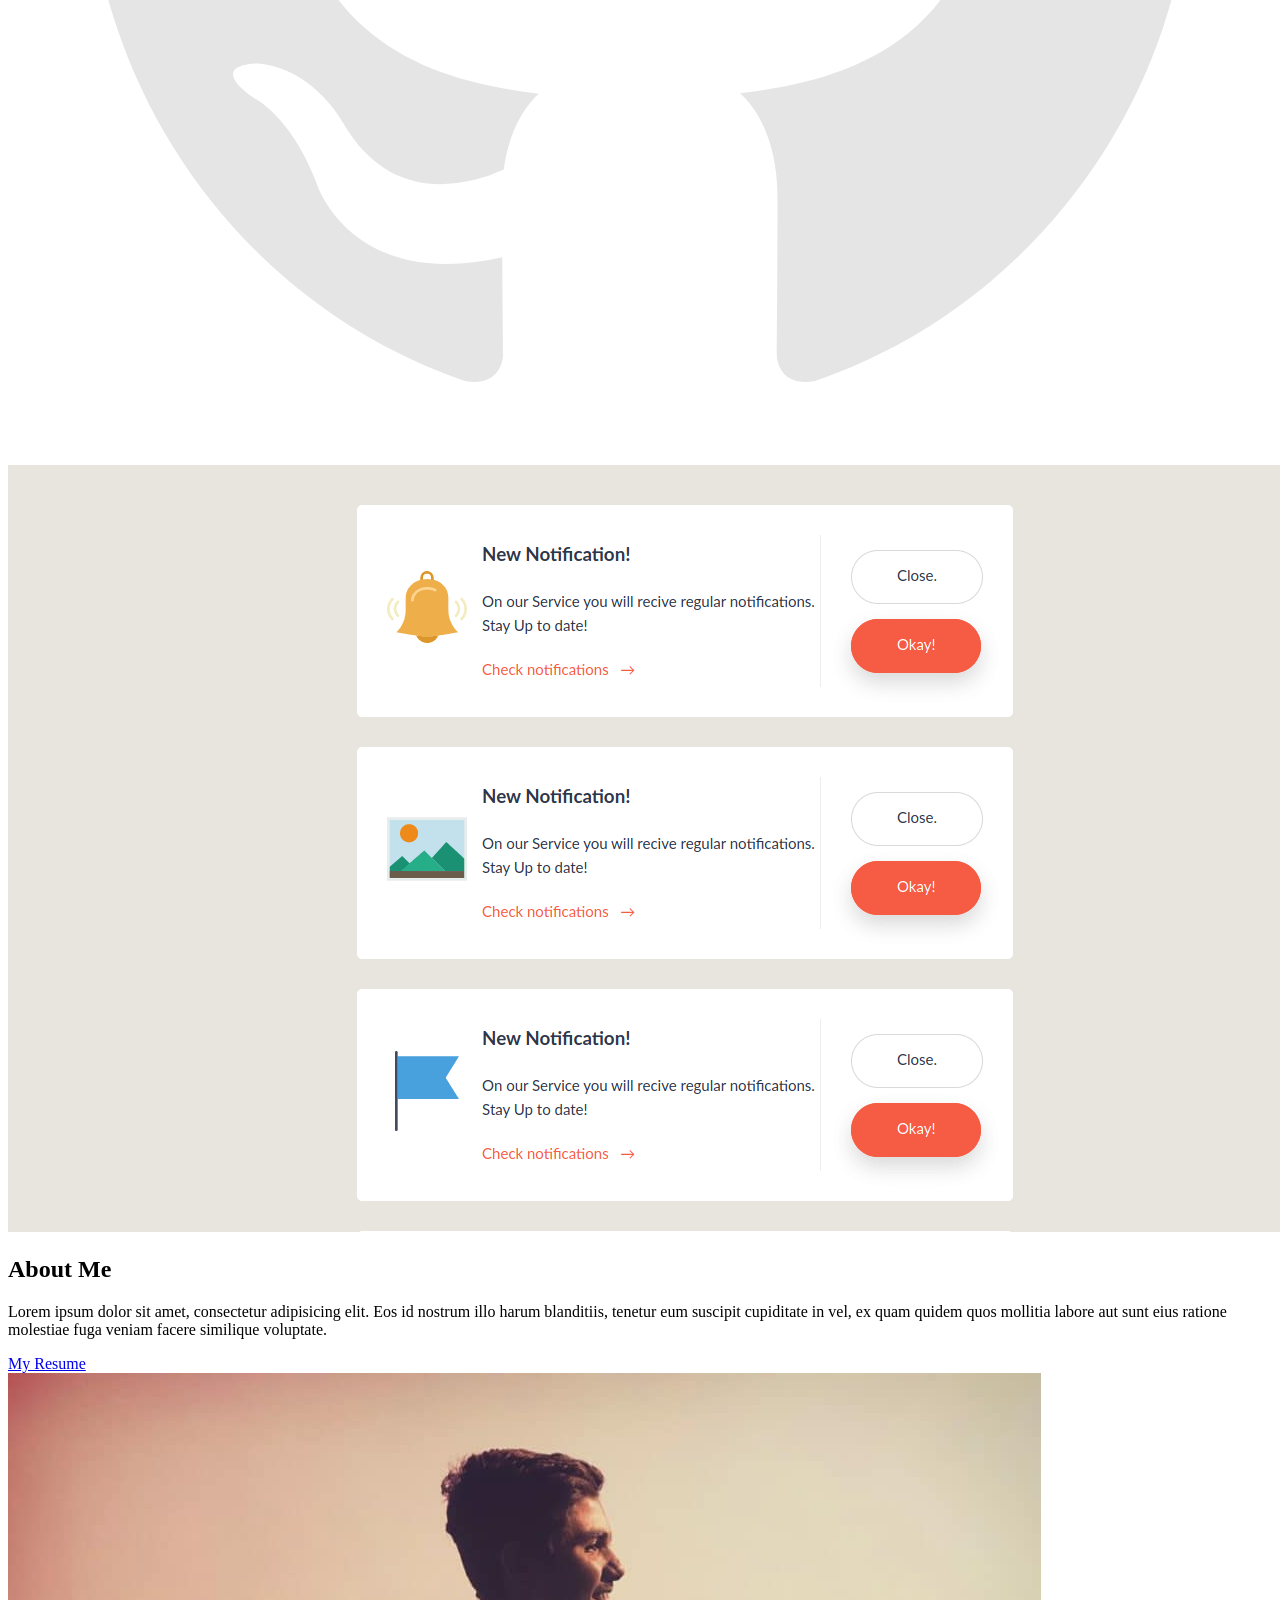
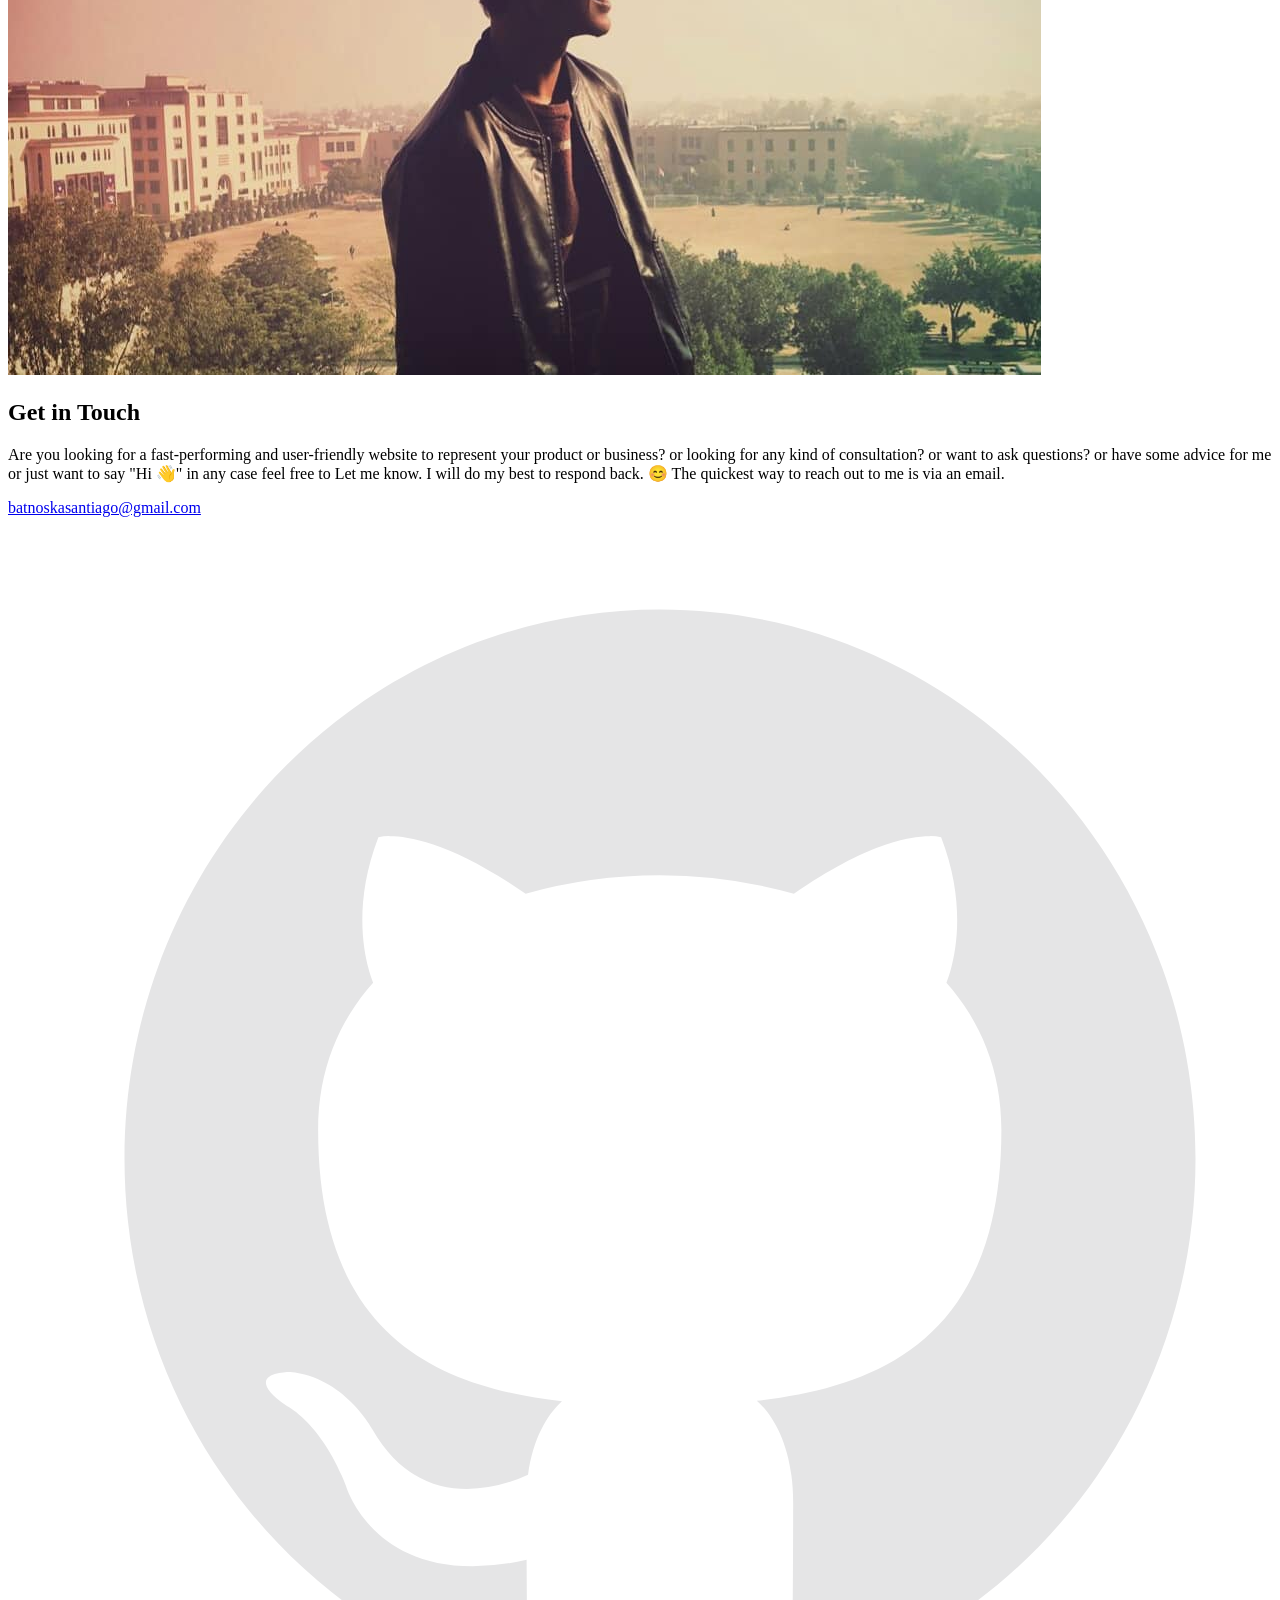
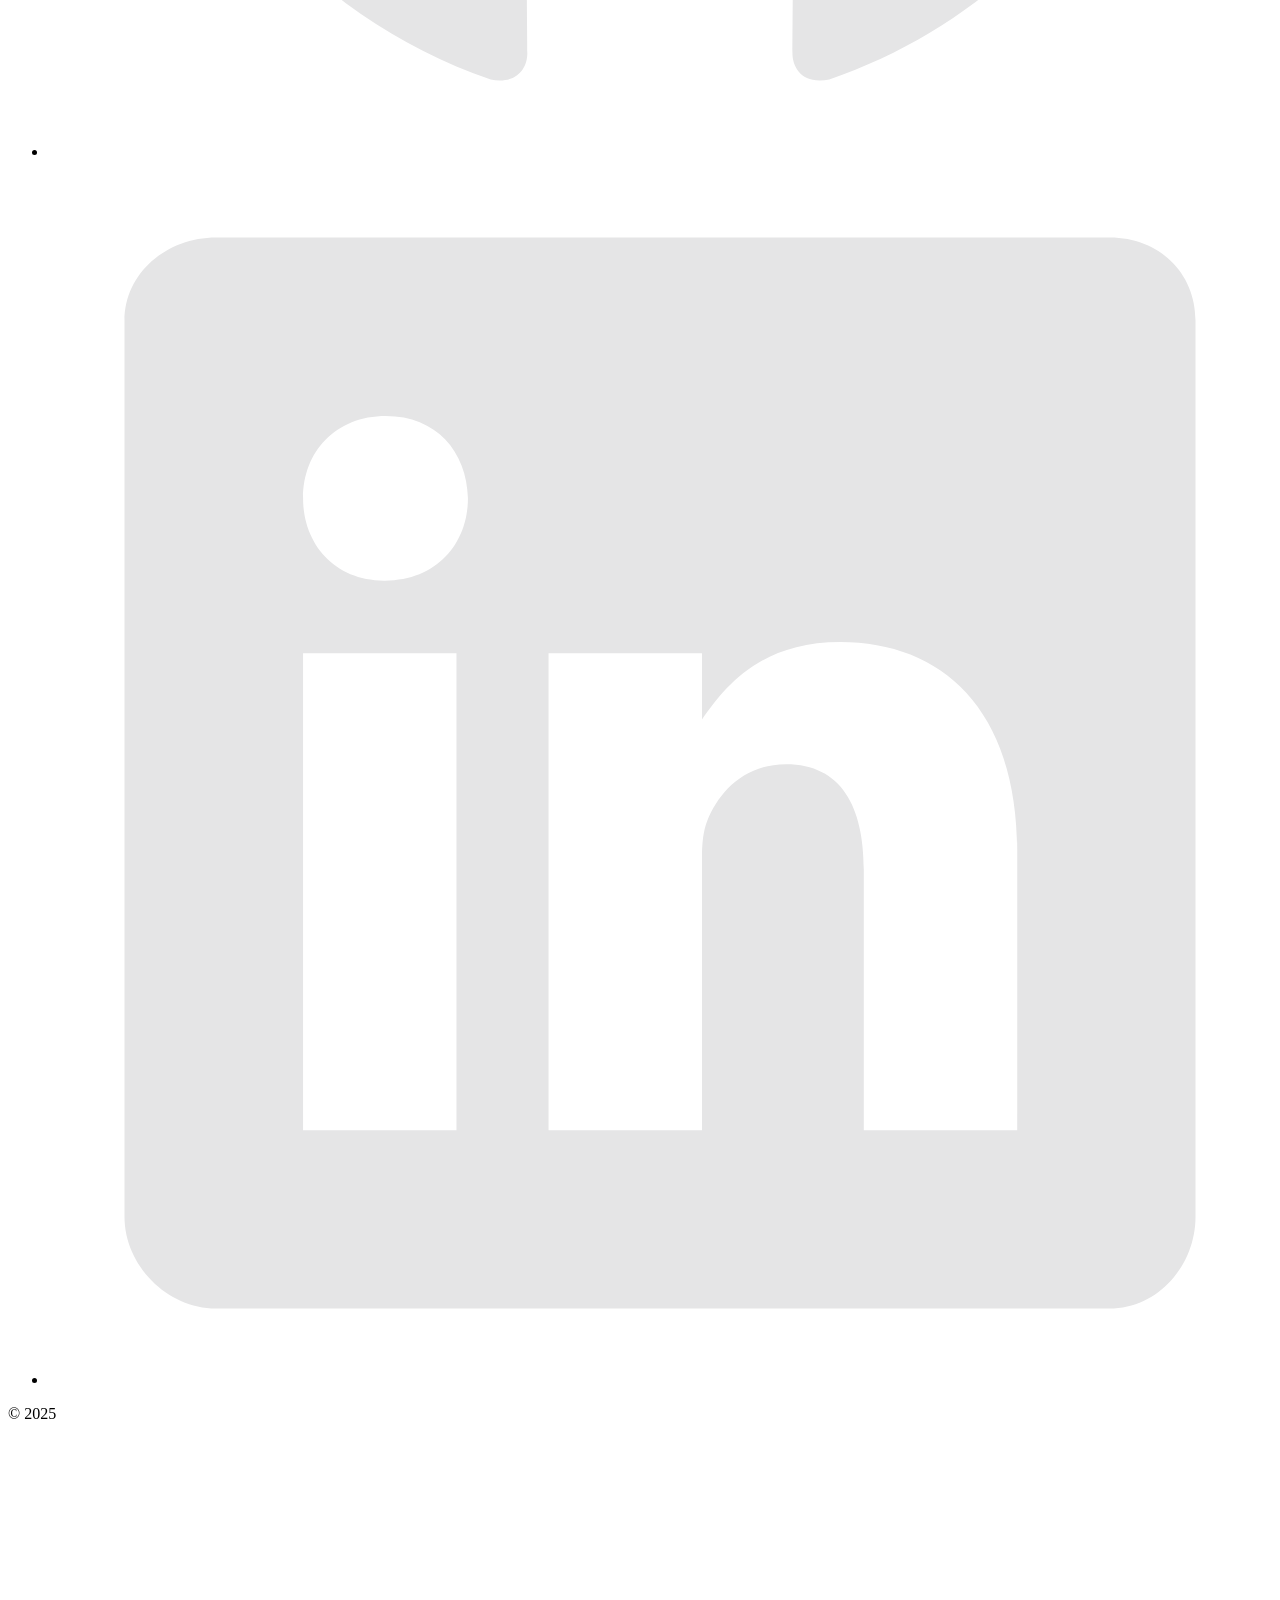
==== commit cf64edda: "Update index.html" ====
--- a/index.html
+++ b/index.html
@@ -221,7 +221,7 @@
           me is via an email.
         </p>
         <!-- Replace the email with yours -->
-        <a href="mailto:you@example.com" class="btn">you@example.com</a>
+        <a href="mailto:batnoskasantiago@gmail.com" class="btn">batnoskasantiago@gmail.com</a>
       </div>
     </div>
   </section>
@@ -232,23 +232,23 @@
     <div class="row">
       <!-- Update the links to point to your accounts -->
       <ul class="footer__social-links">
-        <li class="footer__social-link-item">
+        <!-- <li class="footer__social-link-item">
           <a href="https://twitter.com/nisarhassan12/" title="Link to Twitter Profile">
             <img src="./images/twitter.svg" class="footer__social-image" alt="Twitter">
           </a>
+        </li> -->
+        <li class="footer__social-link-item">
+          <a href="https://github.com/Batnoska" title="Link to Github Profile">
+            <img src="./images/github.svg" class="footer__social-image" alt="Github">
+          </a>
         </li>
-        <li class="footer__social-link-item">
-          <a href="https://github.com/nisarhassan12/" title="Link to Github Profile">
-            <img src="./images/github.svg" class="footer__social-image" alt="Github">
-          </a>
-        </li>
-        <li class="footer__social-link-item">
+        <!-- <li class="footer__social-link-item">
           <a href="https://codepen.io/nisar_hassan" title="Link to Codepen Profile">
             <img src="./images/codepen.svg" class="footer__social-image" alt="Codepen">
           </a>
-        </li>
+        </li> -->
         <li class="footer__social-link-item">
-          <a href=https://www.linkedin.com/in/nisar-hassan-naqvi-413466199/">
+          <a href="https://www.linkedin.com/in/santiago-batnoska/">
             <img src="./images/linkedin.svg" title="Link to Linkedin Profile" class="footer__social-image" alt="Linkedin">
           </a>
         </li>
@@ -256,14 +256,14 @@
 
       <!-- If you give me some credit by keeping the below paragraph, will be huge for me 😊 Thanks. -->
       <p>
-        &copy; 2020 - Template designed & developed by <a href="https://nisar.dev" class="link">Nisar</a>.
+        &copy; 2025
       </p>
-      <div class="footer__github-buttons">
+      <!-- <div class="footer__github-buttons">
         <iframe
           src="https://ghbtns.com/github-btn.html?user=nisarhassan12&repo=portfolio-template&type=watch&count=true"
           frameborder="0" scrolling="0" width="170" height="20" title="Watch Portfolio Template on GitHub">
         </iframe>
-      </div>
+      </div> -->
     </div>
   </footer>
 
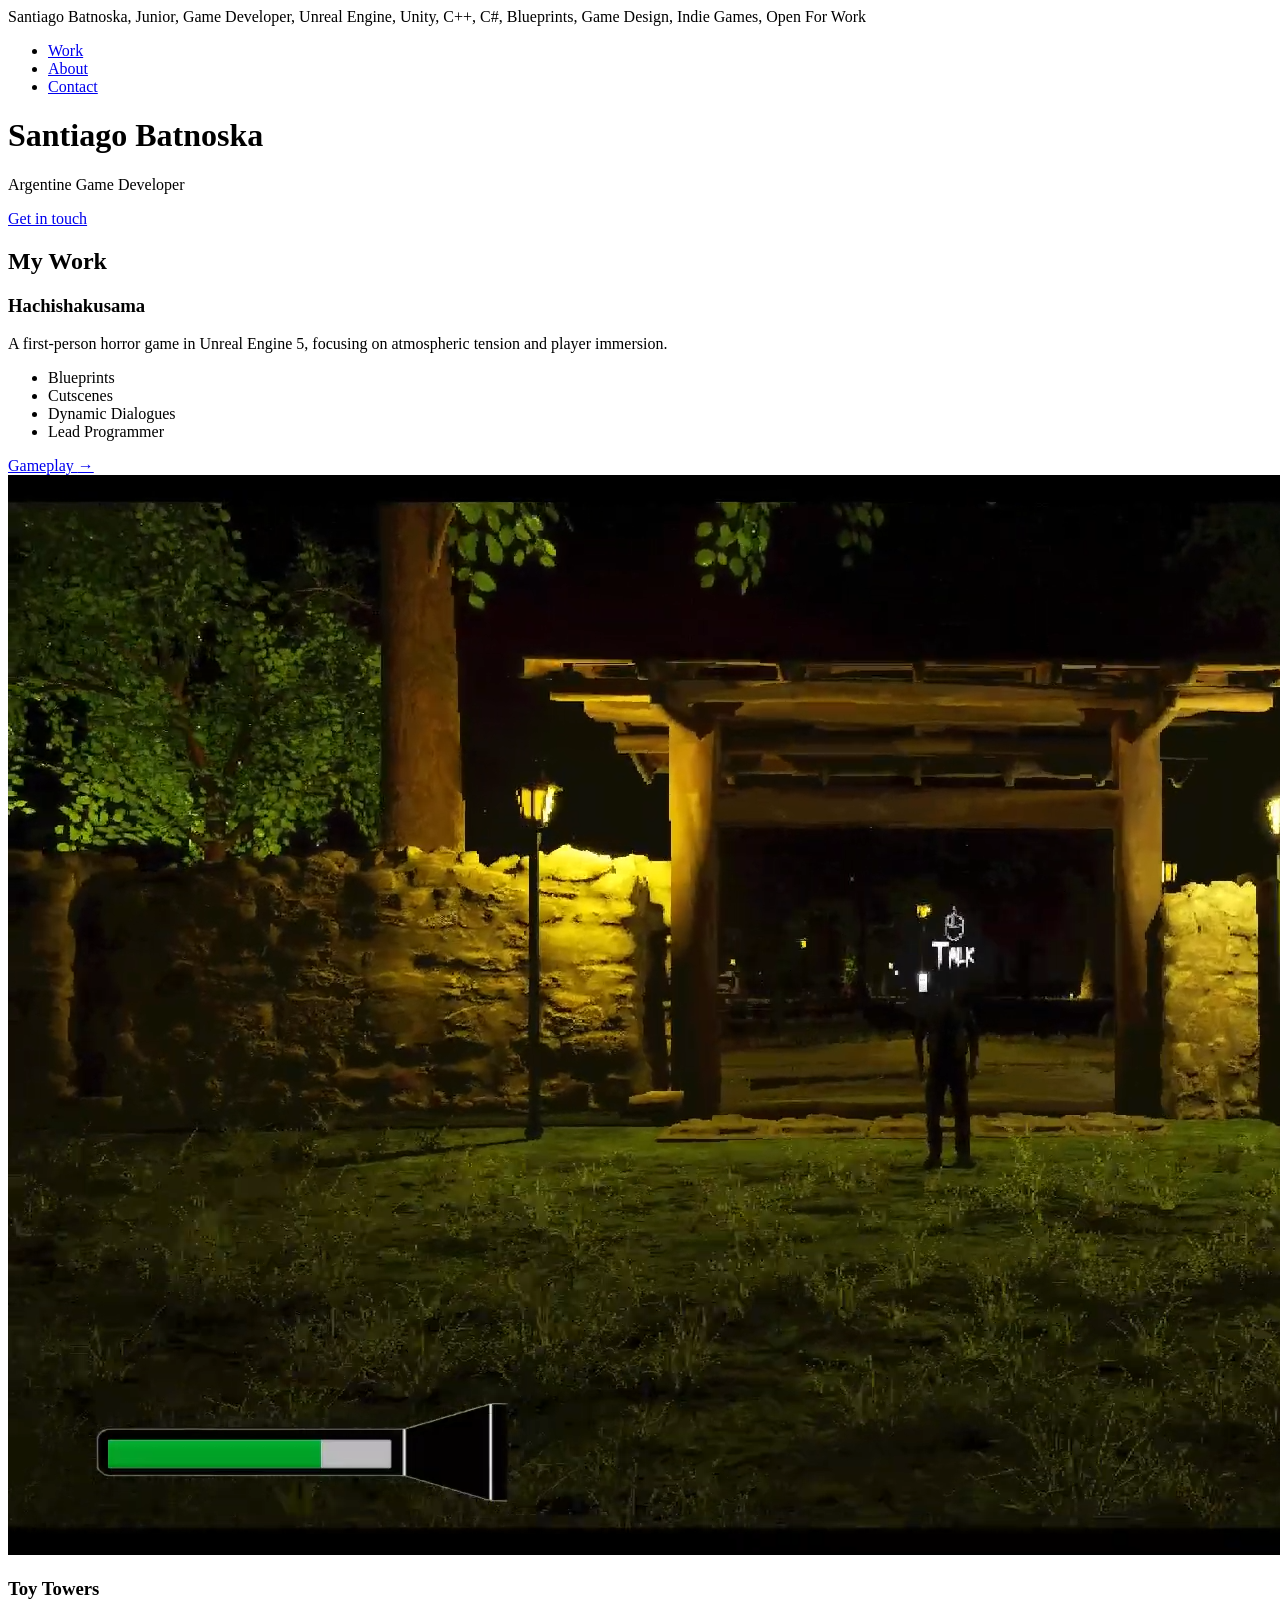
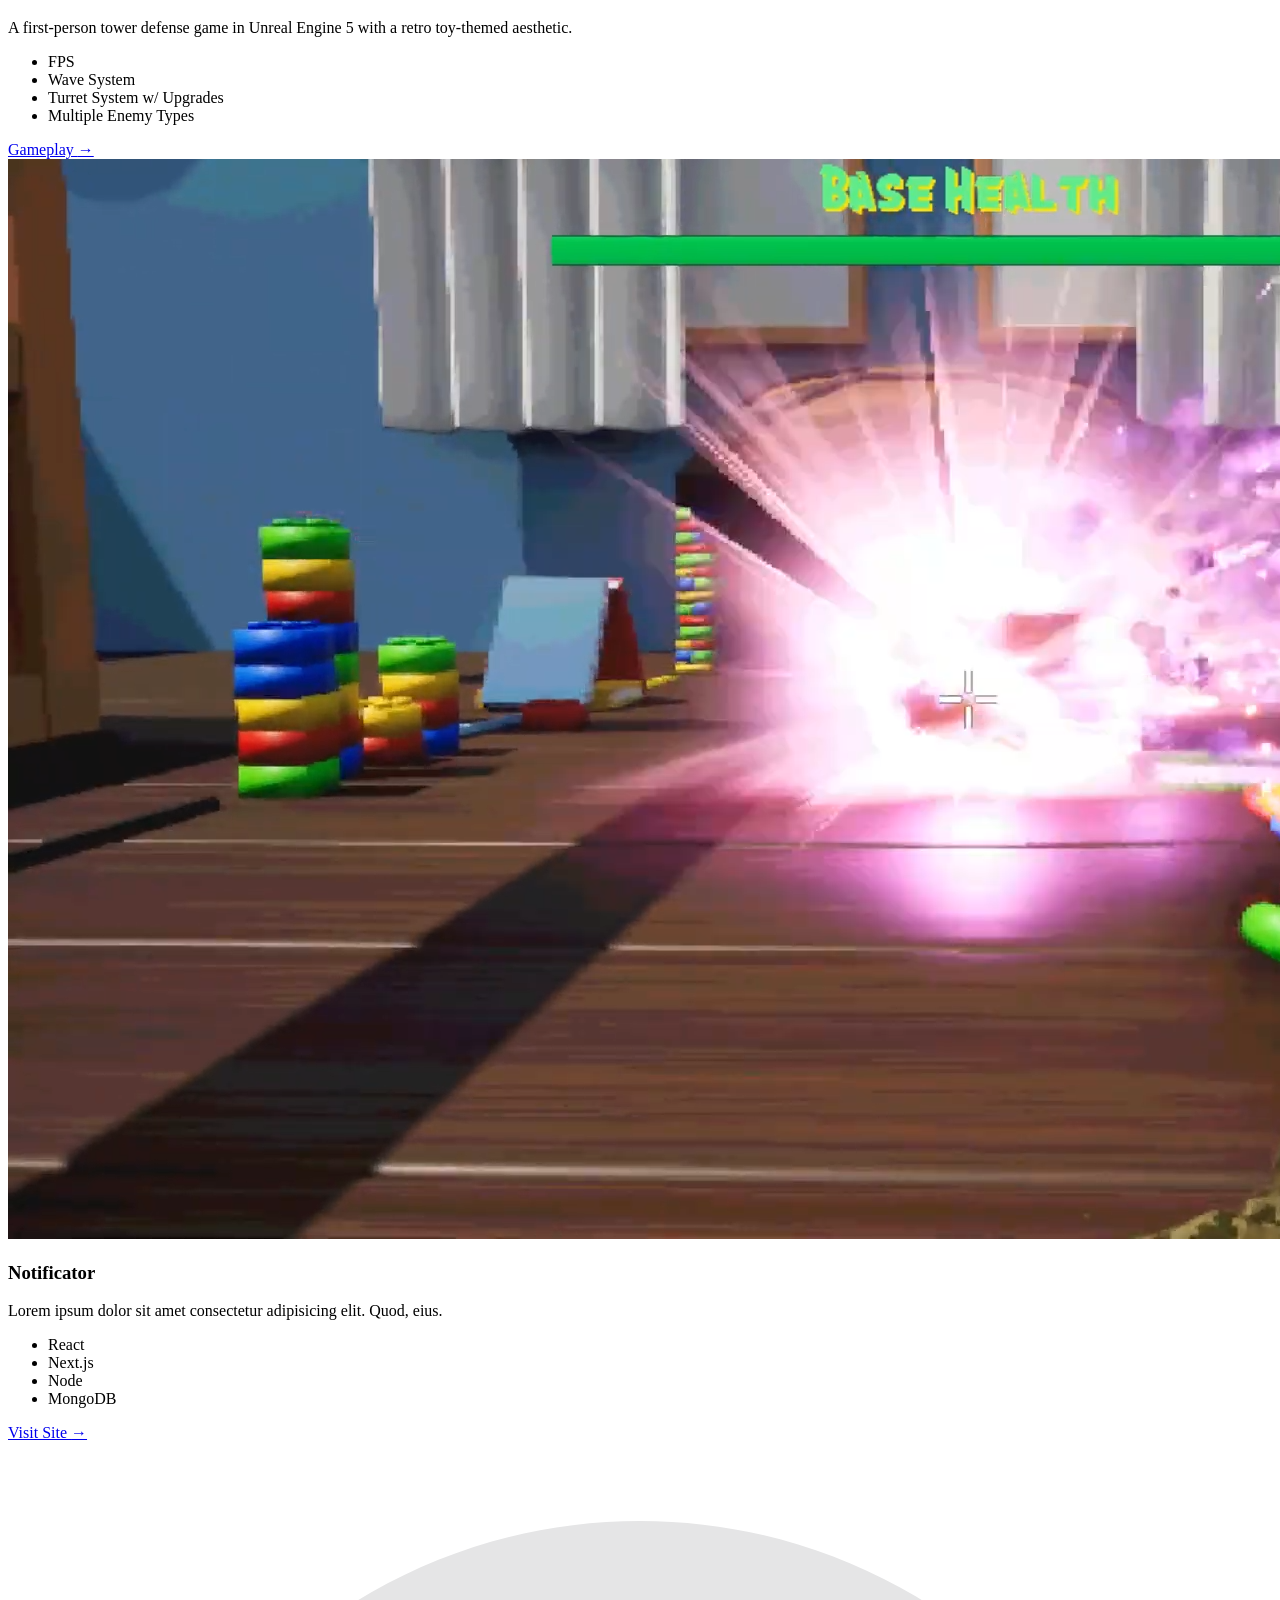
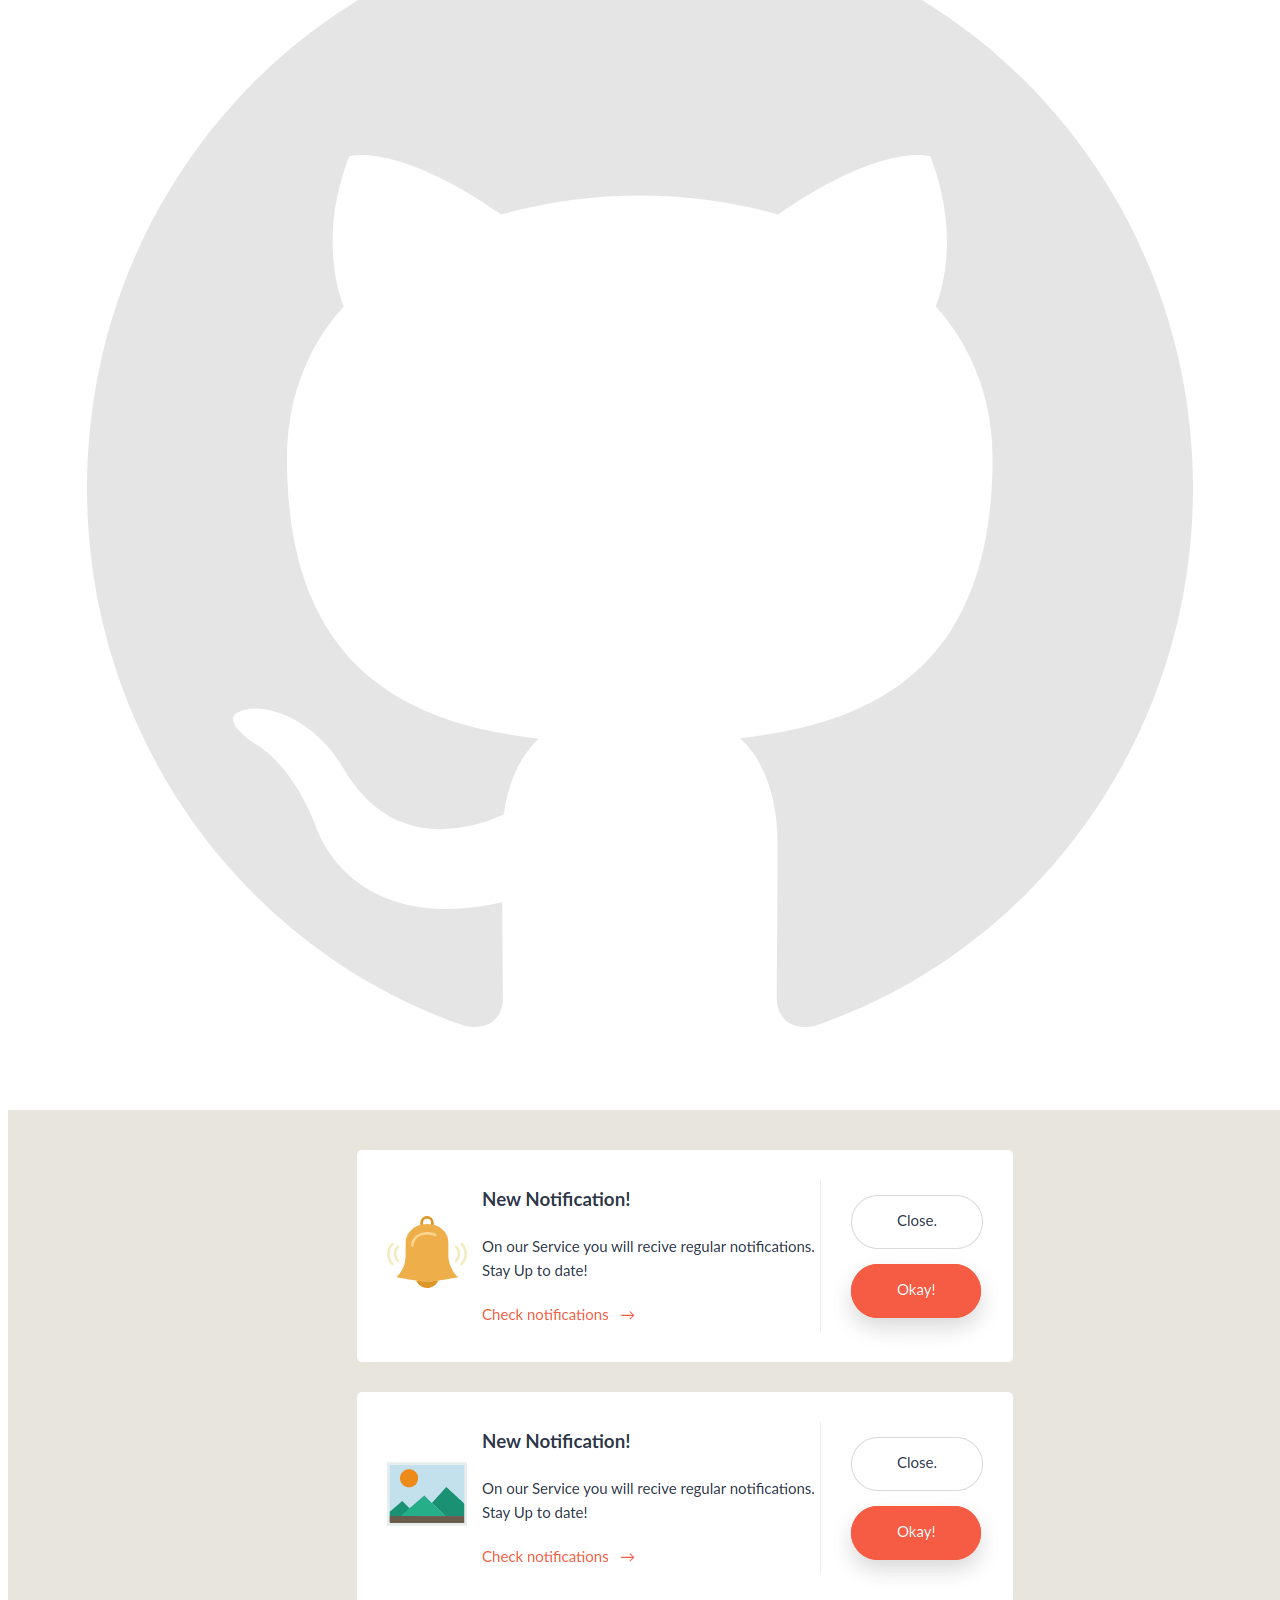
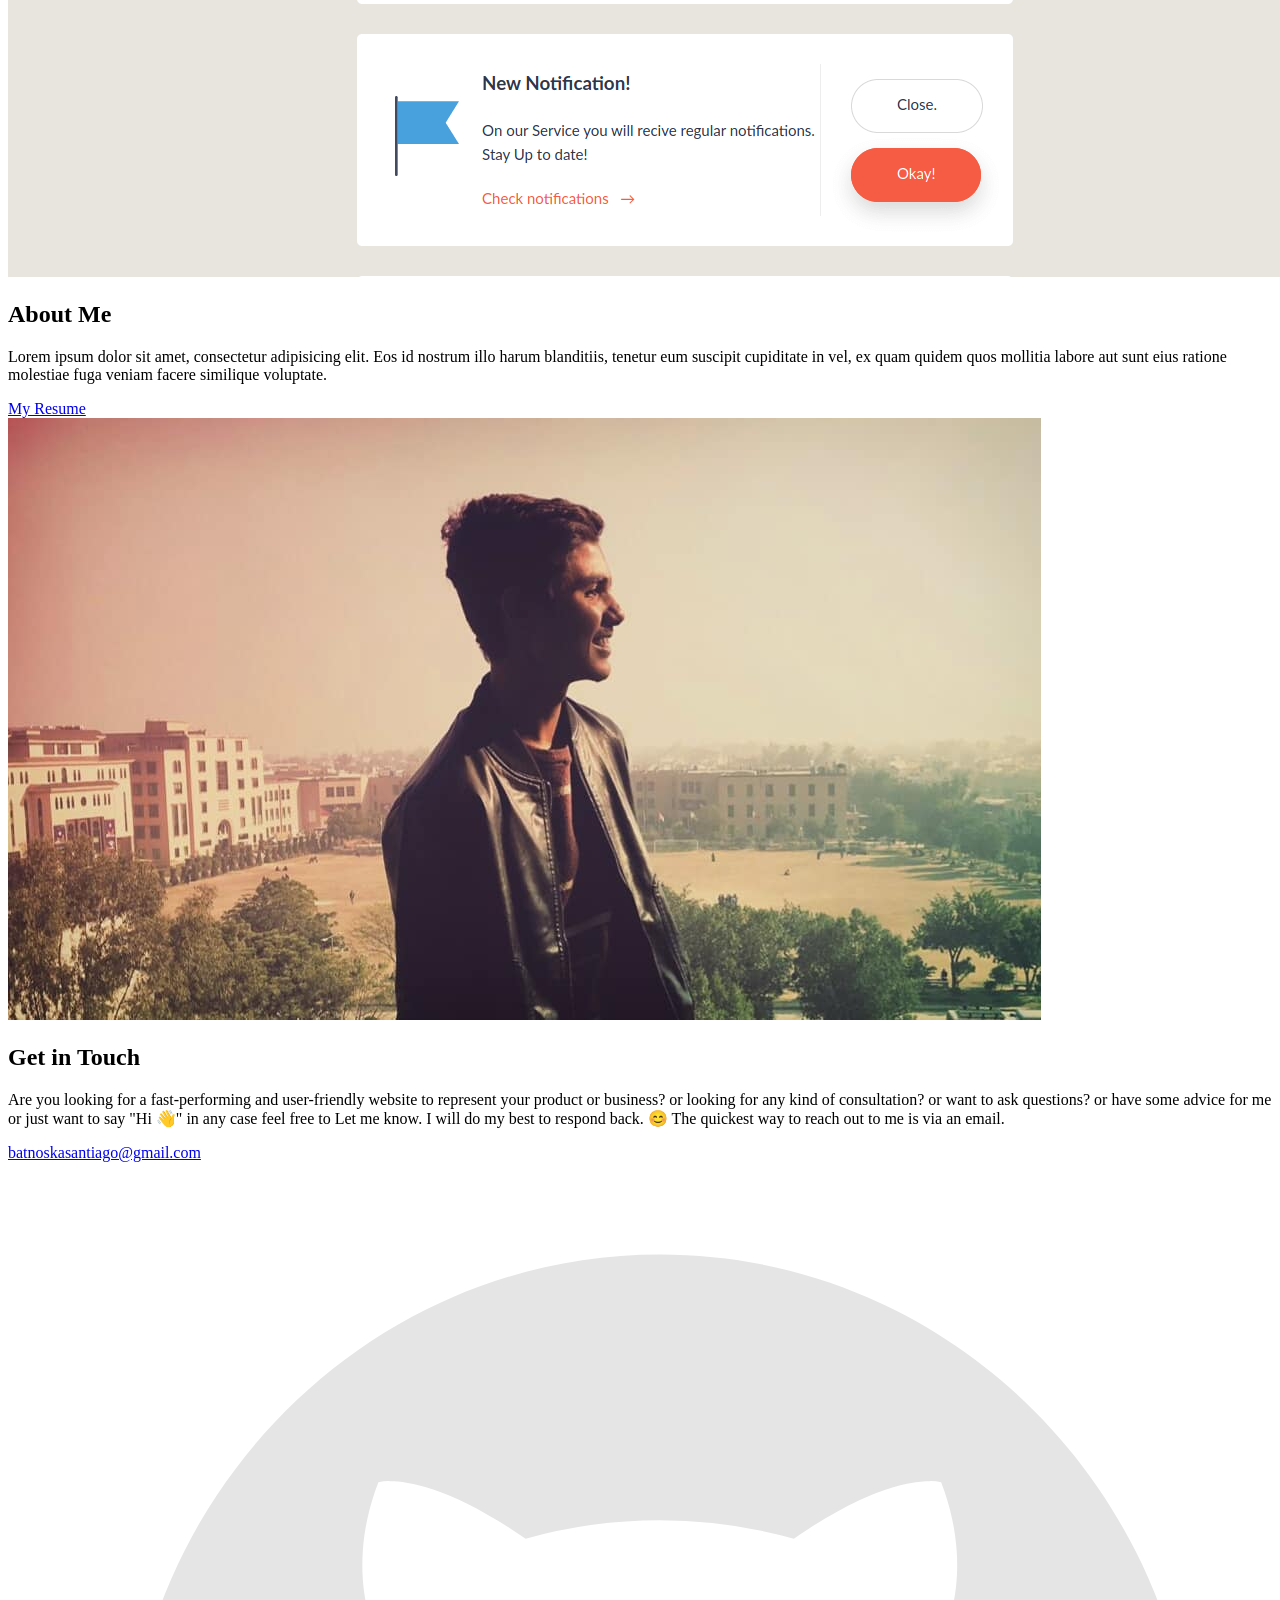
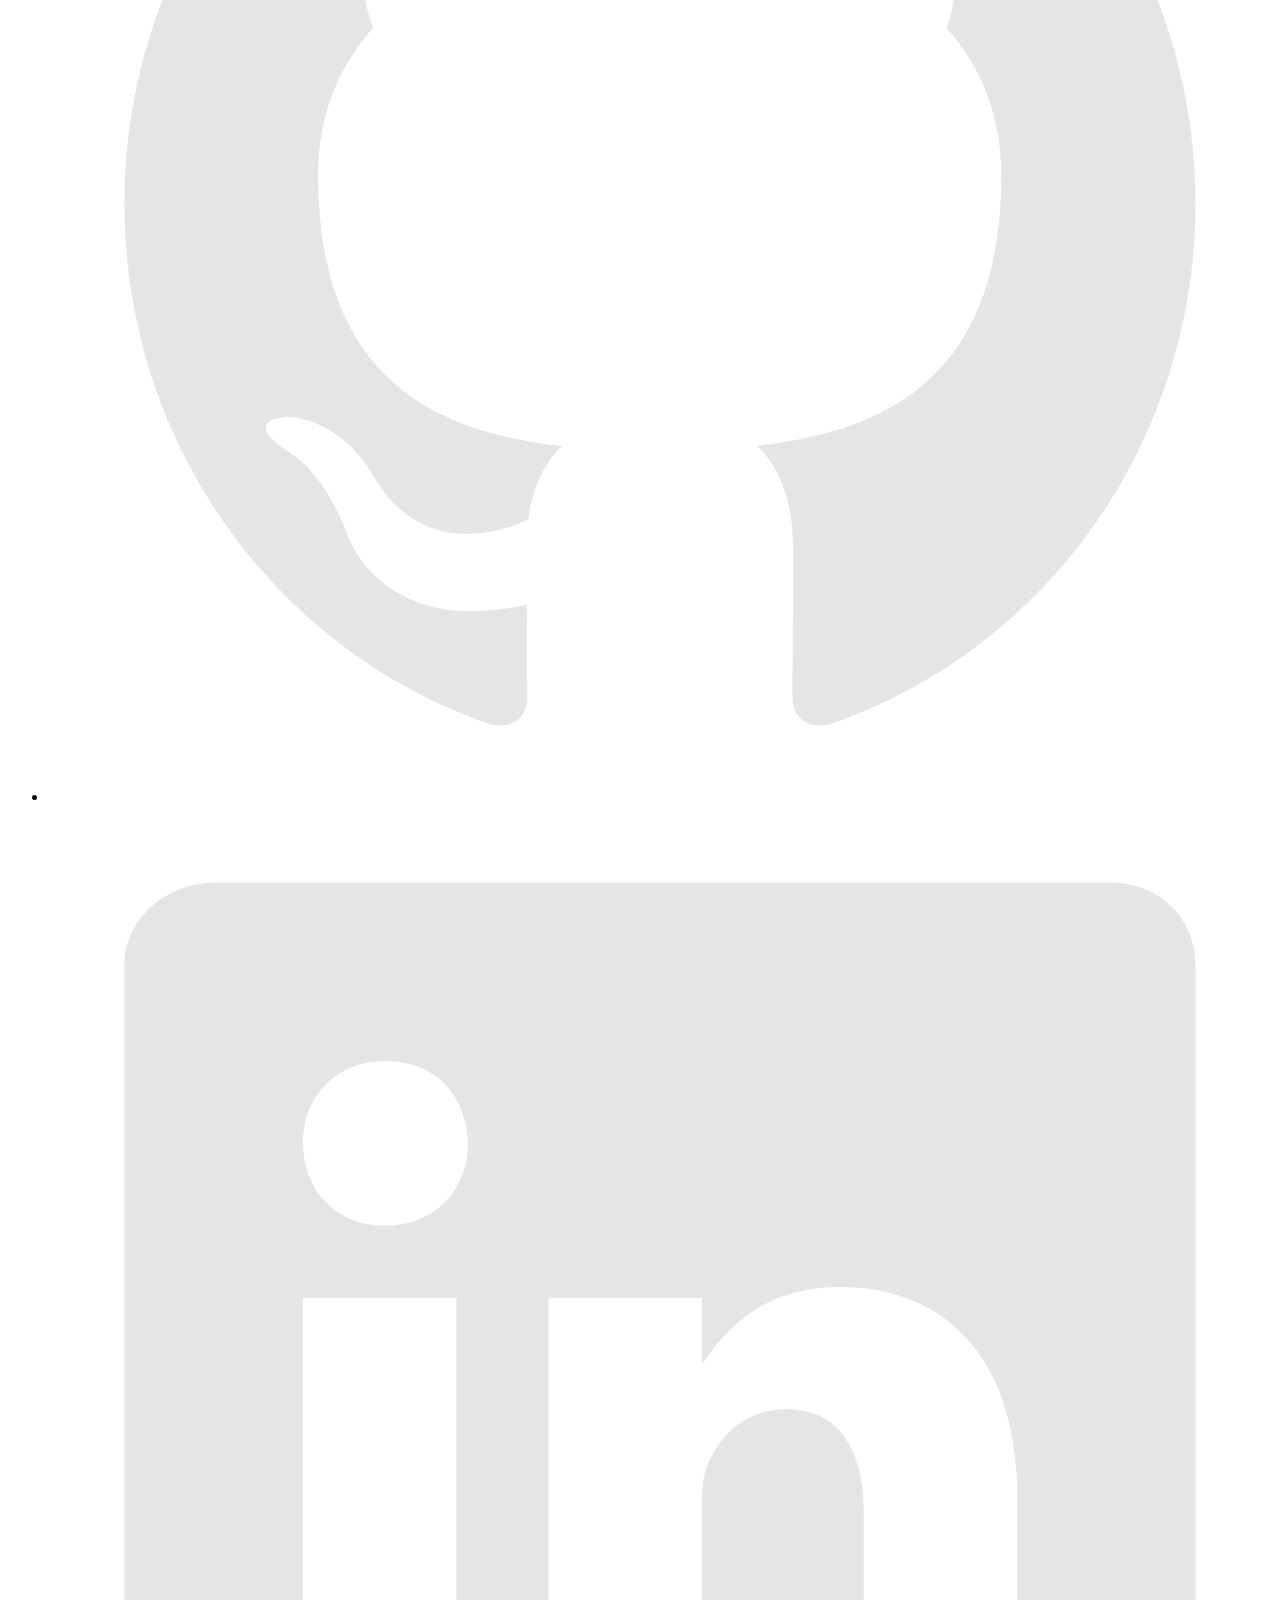
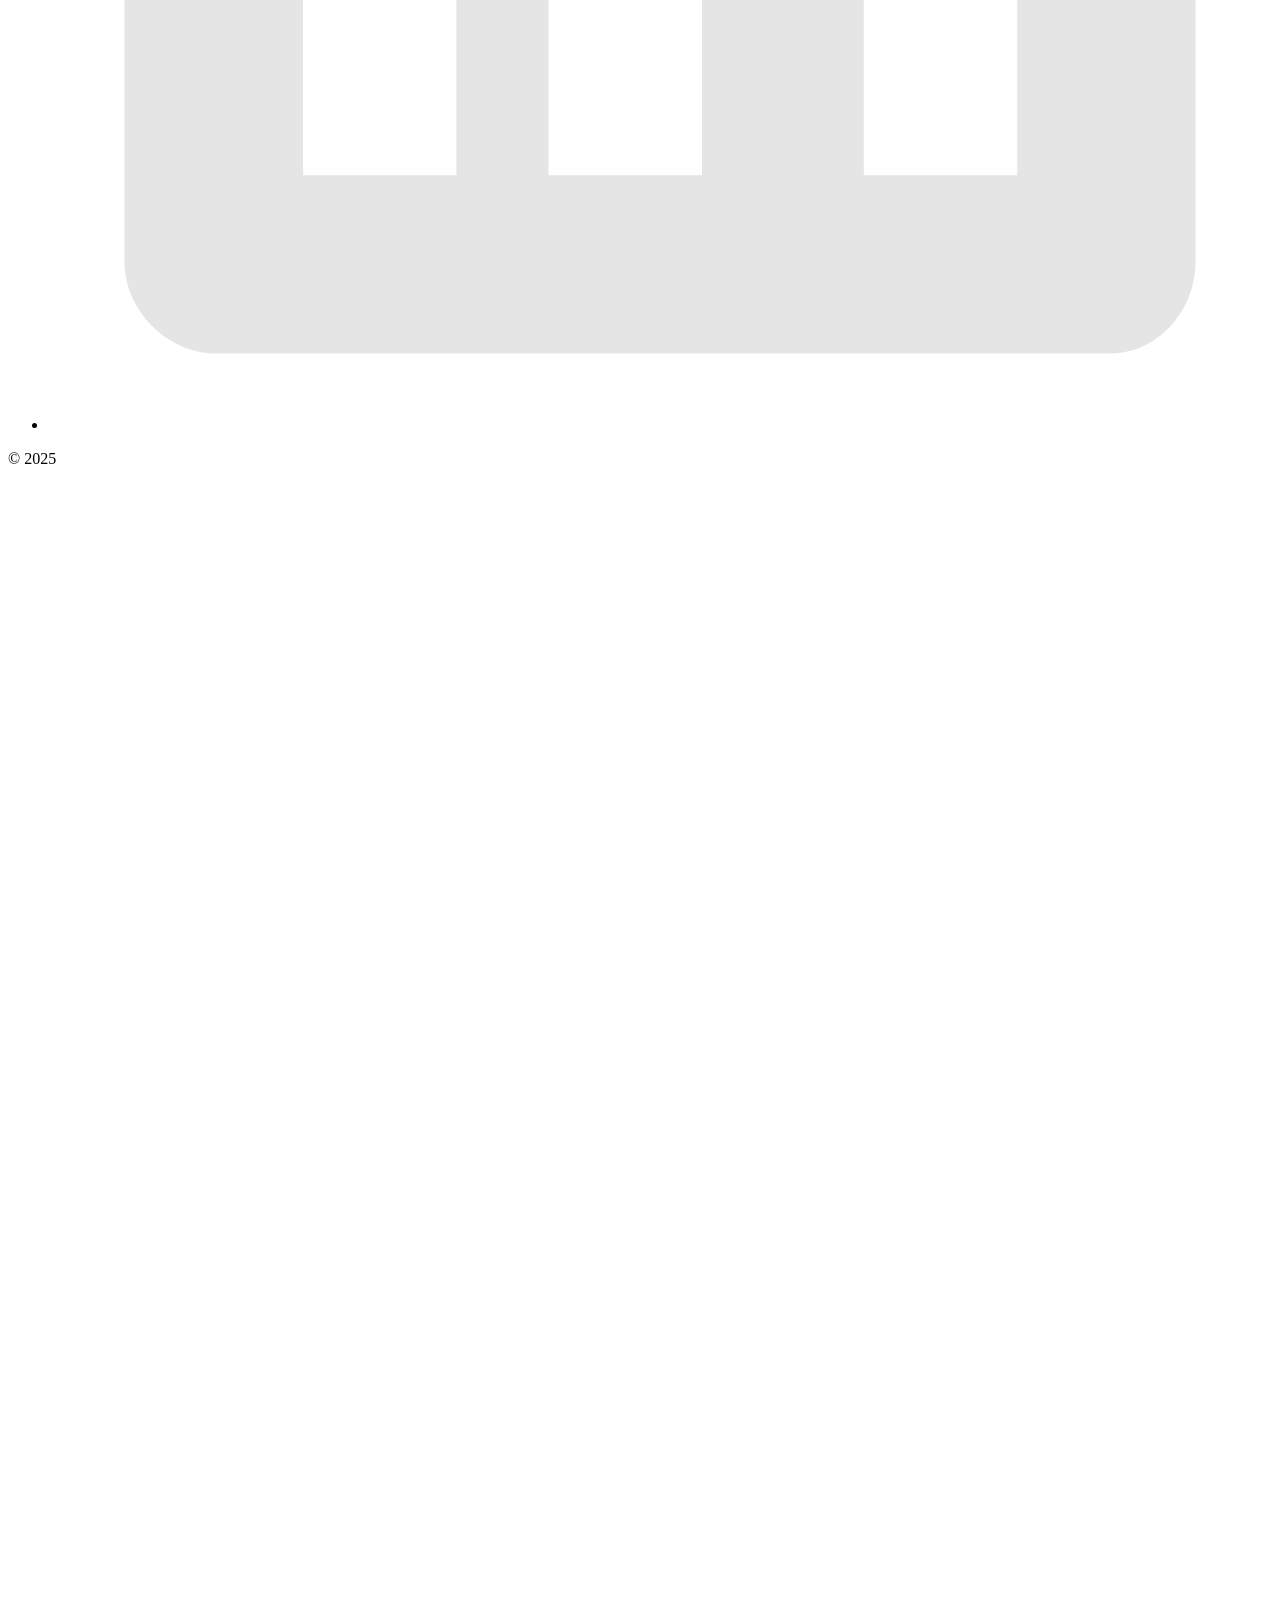
==== commit ffd79cb7: "toy towers" ====
--- a/index.html
+++ b/index.html
@@ -28,7 +28,7 @@
   </title>
 
   <meta name="description" content="Add small description of yourslef.">
-  Santiago Batnoska, Game Developer, Unreal Engine, Unity, C++, C#, Blueprints, Game Design, Indie Games, Open For Work
+  Santiago Batnoska, Junior, Game Developer, Unreal Engine, Unity, C++, C#, Blueprints, Game Design, Indie Games, Open For Work
   <meta name="keywords" content="Put your name, skills and some coding keywords" />
   <link rel="stylesheet" href="index.css" />
 </head>
@@ -106,29 +106,28 @@
 
           <div class="work__box">
             <div class="work__text">
-              <h3>Calculator</h3>
+              <h3>Toy Towers</h3>
               <p>
-                Lorem ipsum dolor sit amet consectetur adipisicing elit. Quod,
-                eius.
+                A first-person tower defense game in Unreal Engine 5 with a retro toy-themed aesthetic.
               </p>
               <ul class="work__list">
-                <li>React</li>
-                <li>Next.js</li>
-                <li>Node</li>
-                <li>MongoDB</li>
+                <li>FPS</li>
+                <li>Wave System</li>
+                <li>Turret System w/ Upgrades</li>
+                <li>Multiple Enemy Types</li>
               </ul>
 
               <div class="work__links">
-                <a href="#" class="link__text">
-                  Visit Site <span>&rarr;</span>
-                </a>
-                <a href="#">
+                <a href="https://youtu.be/d79aSpLChrM" class="link__text">
+                  Gameplay <span>&rarr;</span>
+                </a>
+                <!-- <a href="#">
                   <img src="./images/github.svg" class="work__code" title="View Source Code" alt="GitHub">
-                </a>
+                </a> -->
               </div>
             </div>
             <div class="work__image-box">
-              <img src="./images/project-2.png" class="work__image" alt="Project 1" />
+              <img src="./images/toy-towers.png" class="work__image" alt="Project 1" />
             </div>
           </div>
 
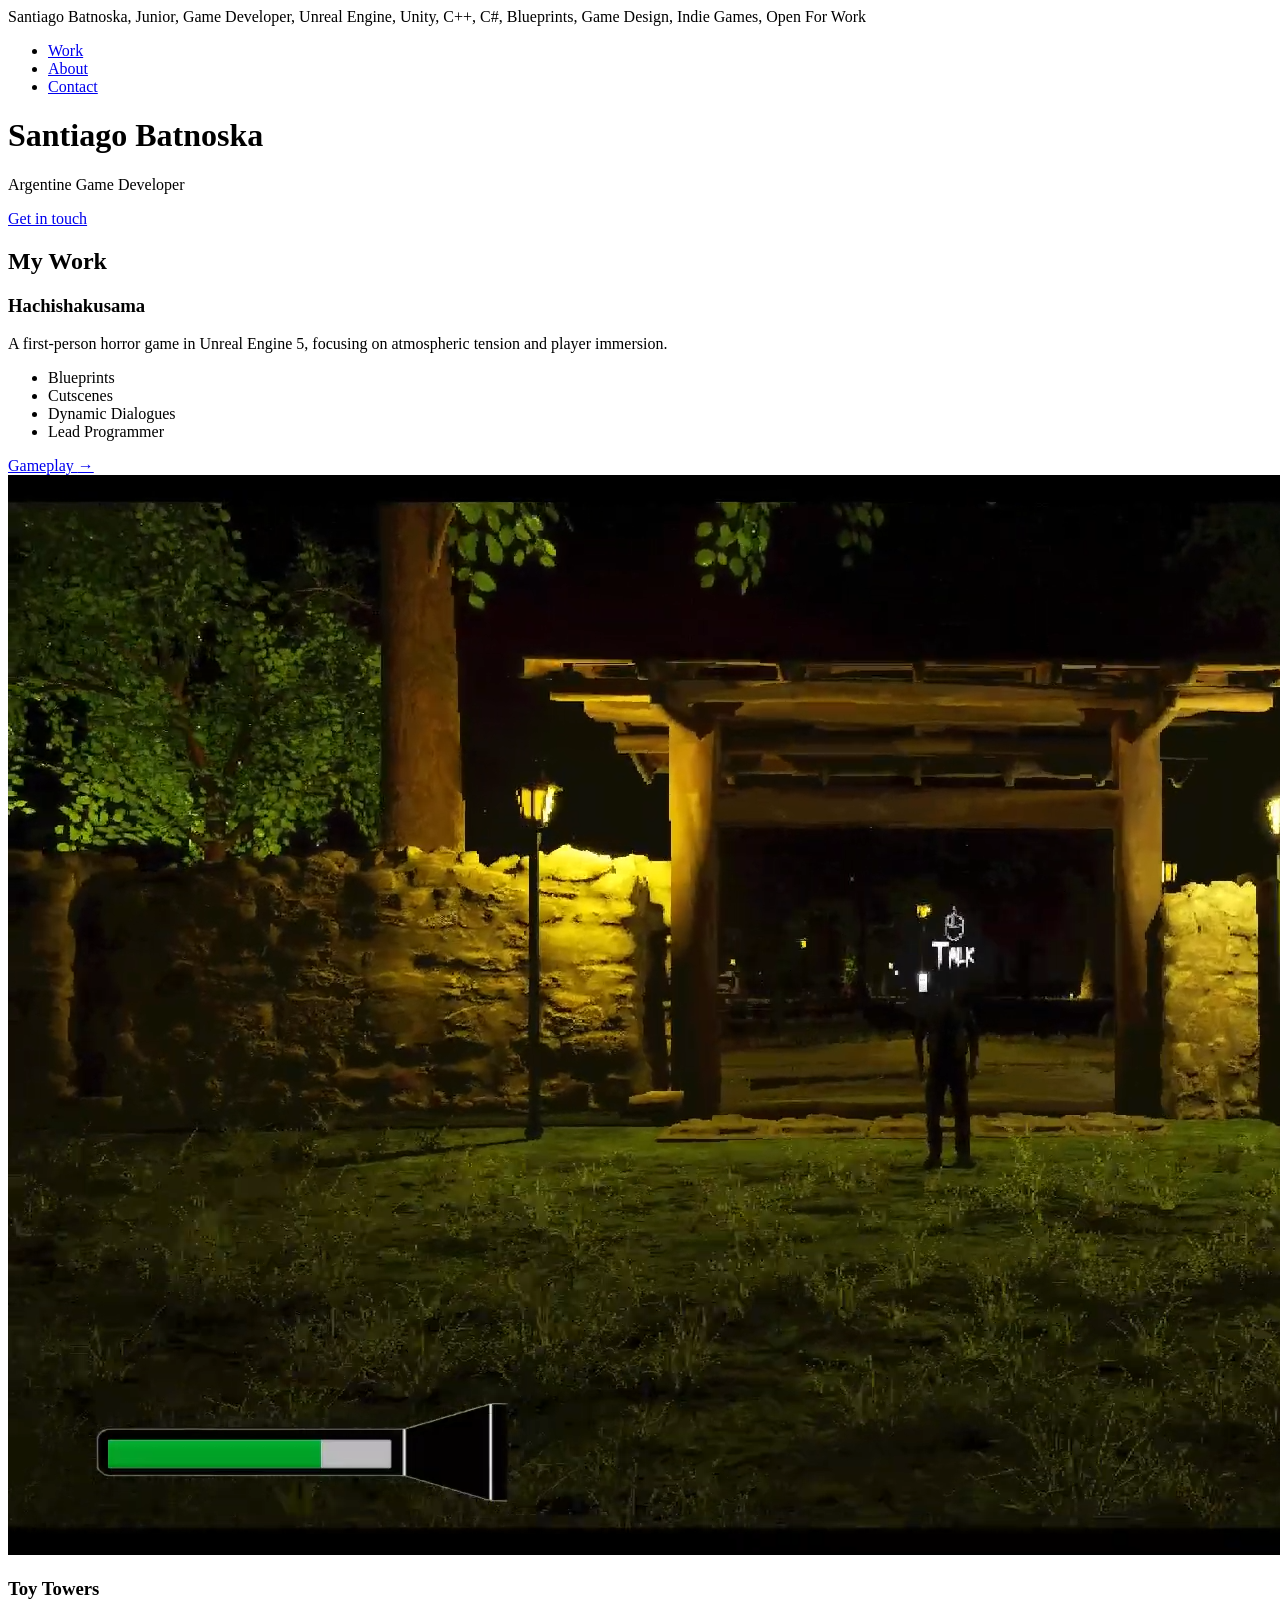
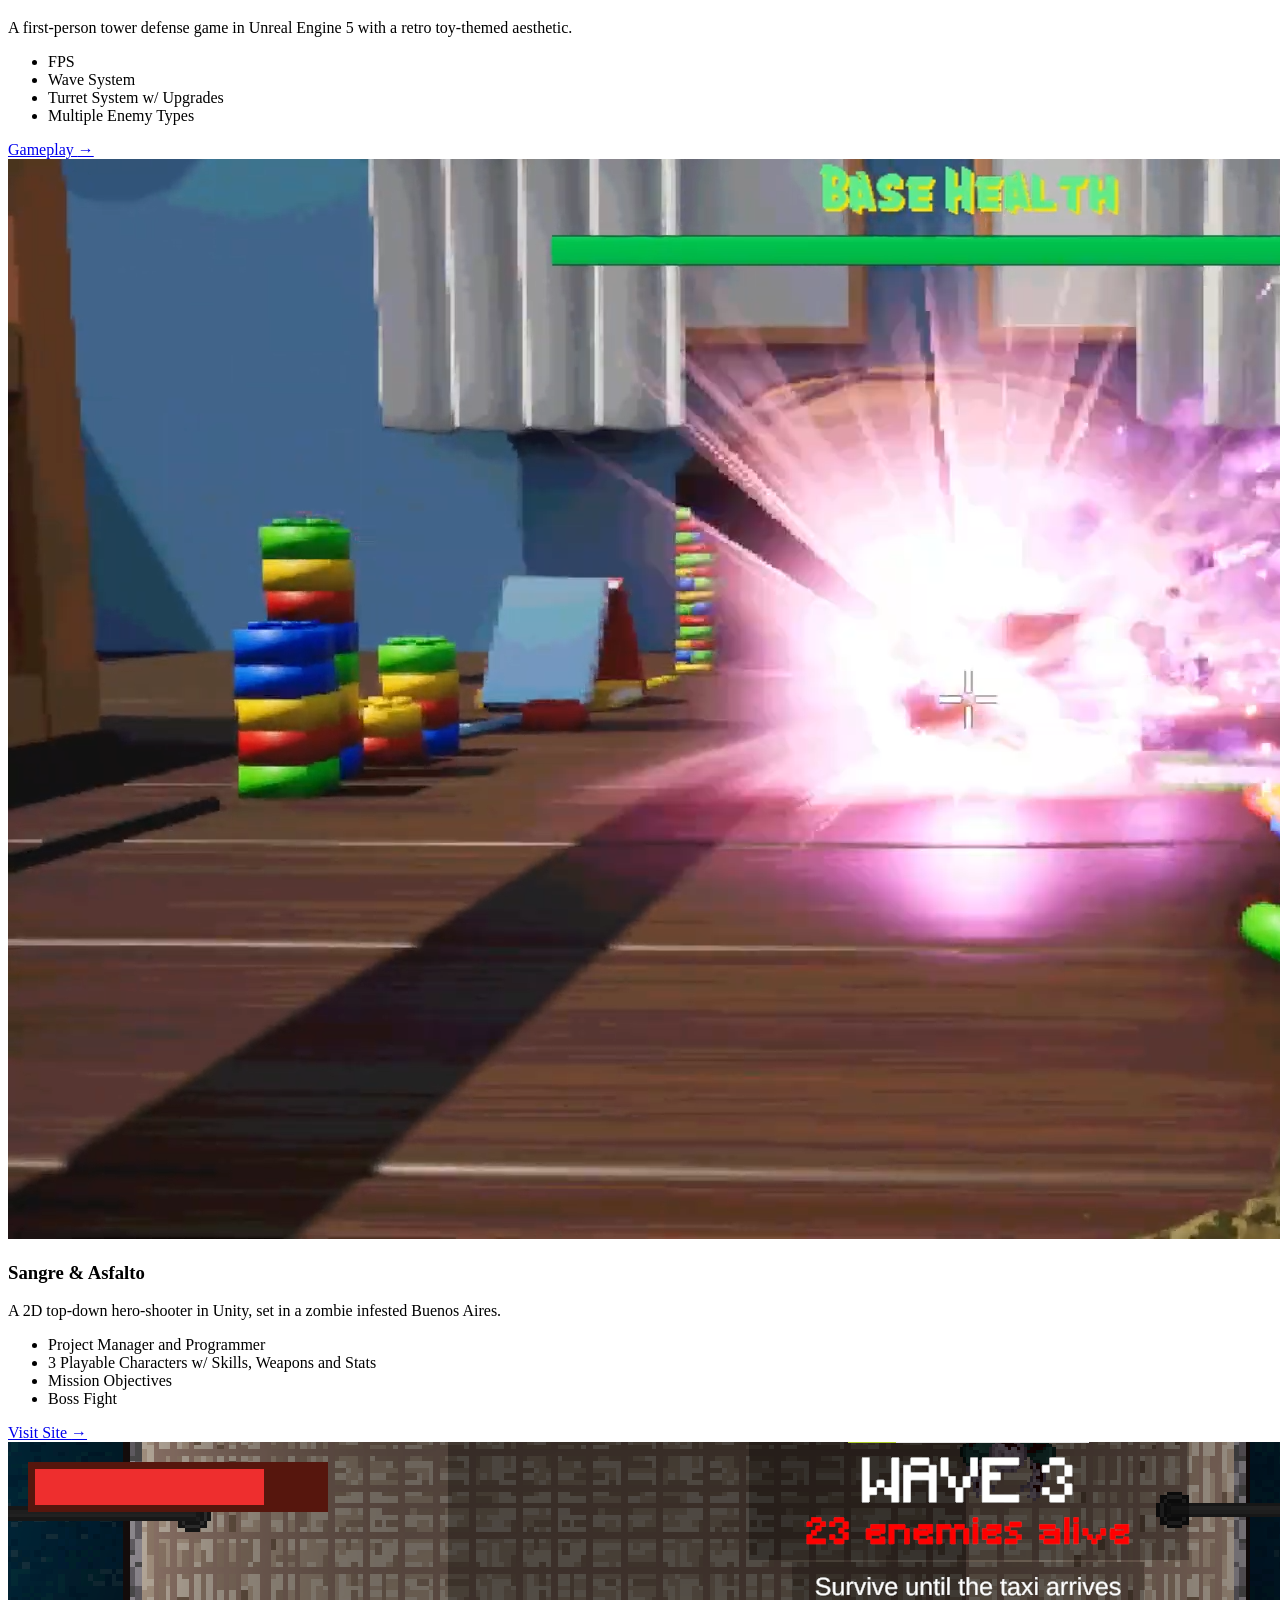
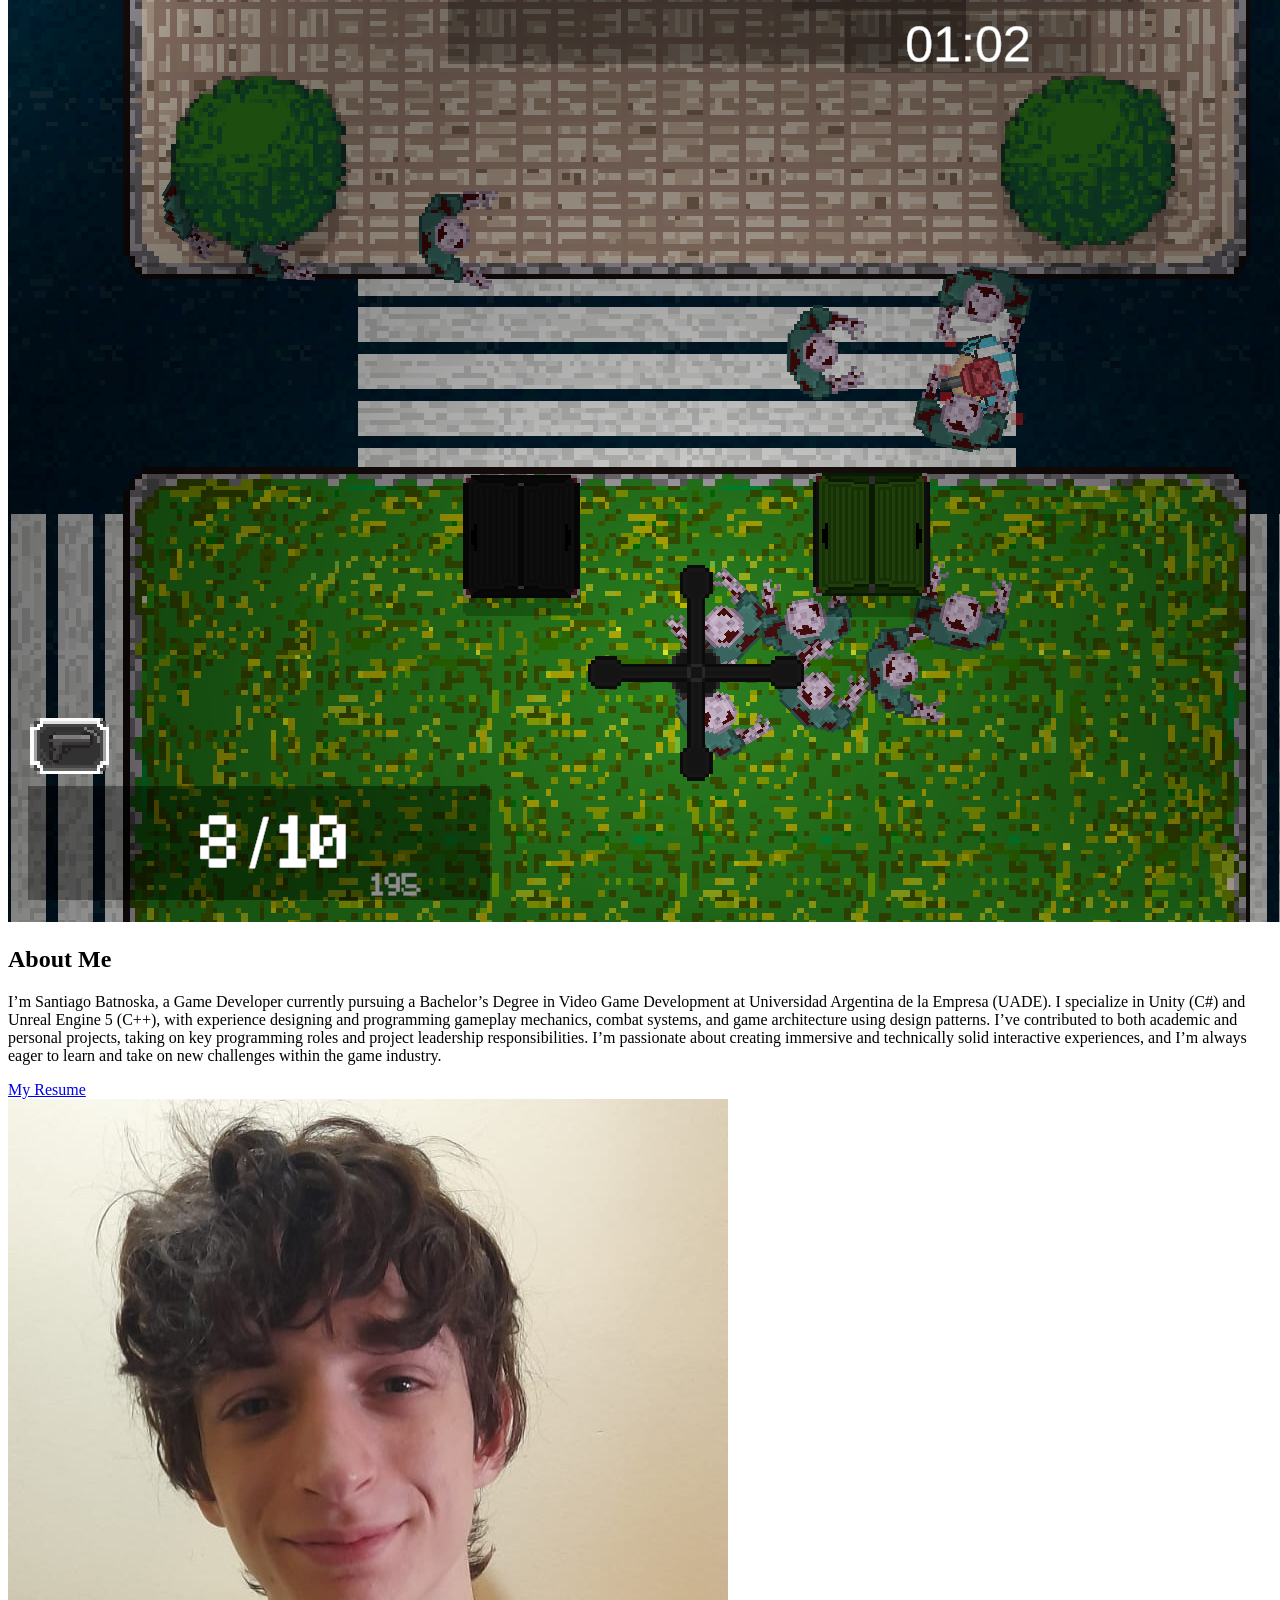
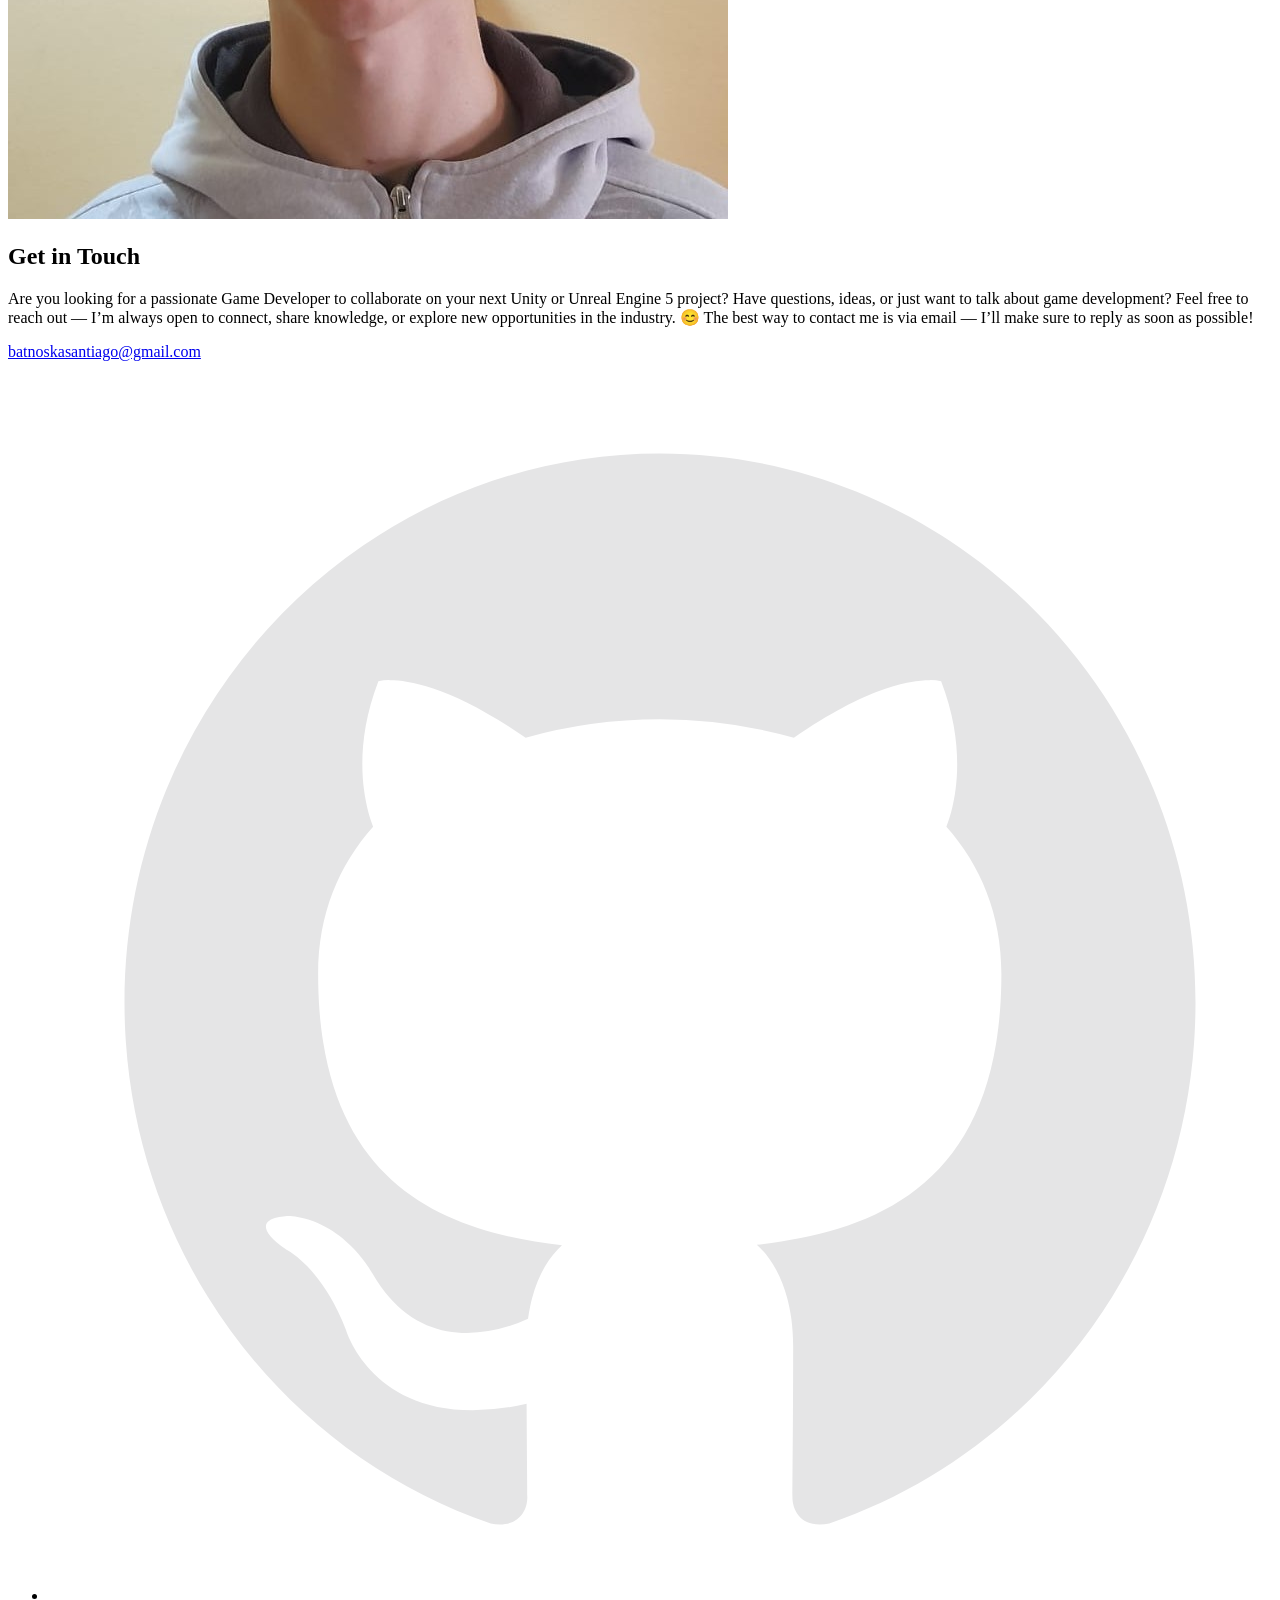
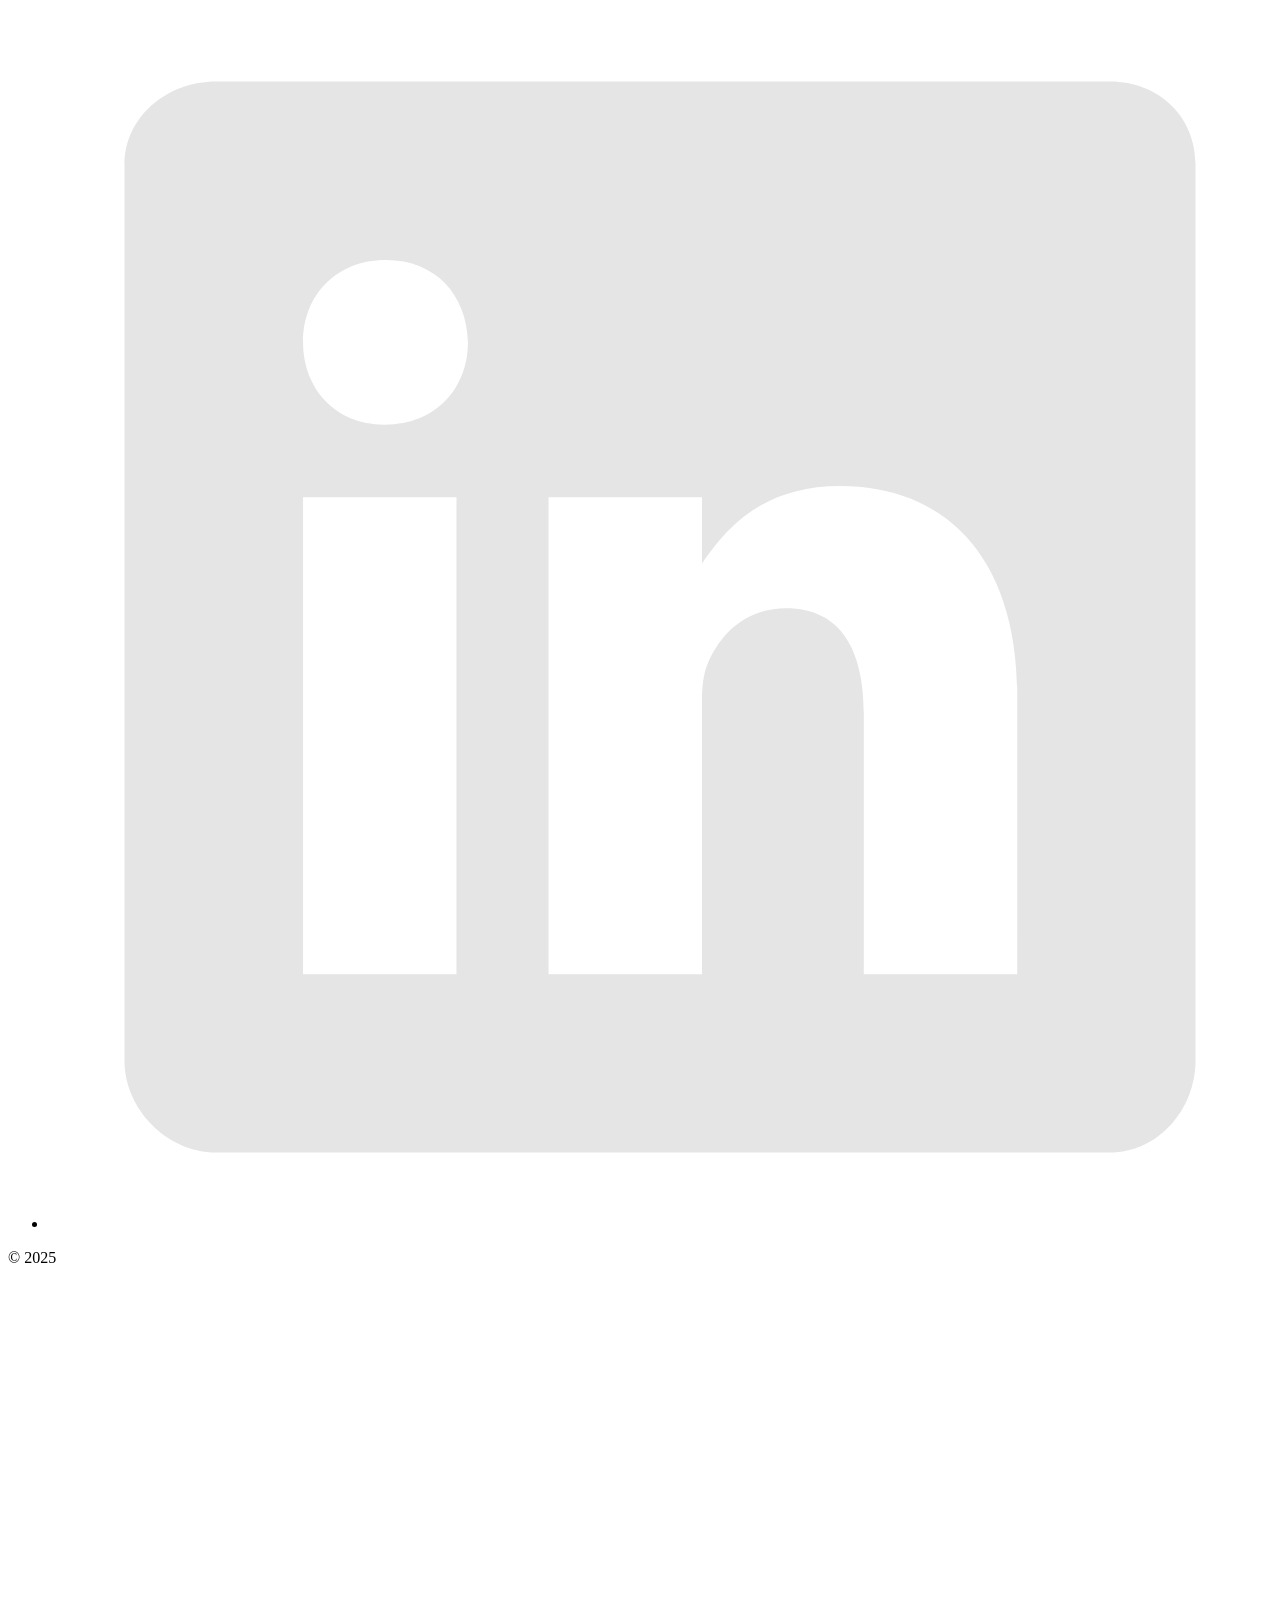
==== commit 40b489ae: "ssya" ====
--- a/index.html
+++ b/index.html
@@ -133,29 +133,28 @@
 
           <div class="work__box">
             <div class="work__text">
-              <h3>Notificator</h3>
+              <h3>Sangre & Asfalto</h3>
               <p>
-                Lorem ipsum dolor sit amet consectetur adipisicing elit. Quod,
-                eius.
+                A 2D top-down hero-shooter in Unity, set in a zombie infested Buenos Aires.
               </p>
               <ul class="work__list">
-                <li>React</li>
-                <li>Next.js</li>
-                <li>Node</li>
-                <li>MongoDB</li>
+                <li>Project Manager and Programmer</li>
+                <li>3 Playable Characters w/ Skills, Weapons and Stats</li>
+                <li>Mission Objectives</li>
+                <li>Boss Fight</li>
               </ul>
 
               <div class="work__links">
-                <a href="#" class="link__text">
+                <a href="https://zero0110110.itch.io/sangre-asfalto" class="link__text">
                   Visit Site <span>&rarr;</span>
                 </a>
-                <a href="#">
+                <!-- <a href="#">
                   <img src="./images/github.svg" class="work__code" title="View Source Code" alt="GitHub">
-                </a>
+                </a> -->
               </div>
             </div>
             <div class="work__image-box">
-              <img src="./images/project-3.png" class="work__image" alt="Project 3" />
+              <img src="./images/sangre-asfalto.png" class="work__image" alt="Project 3" />
             </div>
           </div>
         </div>
@@ -187,18 +186,15 @@
           <div class="about__text">
             <!-- Replace the below paragraph with info about yourself -->
             <p>
-              Lorem ipsum dolor sit amet, consectetur adipisicing elit. Eos id
-              nostrum illo harum blanditiis, tenetur eum suscipit cupiditate
-              in vel, ex quam quidem quos mollitia labore aut sunt eius
-              ratione molestiae fuga veniam facere similique voluptate.
+              I’m Santiago Batnoska, a Game Developer currently pursuing a Bachelor’s Degree in Video Game Development at Universidad Argentina de la Empresa (UADE). I specialize in Unity (C#) and Unreal Engine 5 (C++), with experience designing and programming gameplay mechanics, combat systems, and game architecture using design patterns. I’ve contributed to both academic and personal projects, taking on key programming roles and project leadership responsibilities. I’m passionate about creating immersive and technically solid interactive experiences, and I’m always eager to learn and take on new challenges within the game industry.
             </p>
             <!-- Provide a link to your resume -->
-            <a href="#" class="btn">My Resume</a>
+            <a href="https://drive.google.com/file/d/17joqV393JmVwUTniQ9Qkw-BDZBU3FHw2/view?usp=sharing" class="btn">My Resume</a>
           </div>
 
           <div class="about__photo-container">
             <!-- Add a nice photo of yourself -->
-            <img class="about__photo" src="./images/syed-ali-hussnain.jpg" alt="" />
+            <img class="about__photo" src="./images/yo.png" alt="" />
           </div>
         </div>
       </div>
@@ -212,12 +208,8 @@
       <h2>Get in Touch</h2>
       <div class="contact__info">
         <p>
-          Are you looking for a fast-performing and user-friendly website to
-          represent your product or business? or looking for any kind of
-          consultation? or want to ask questions? or have some advice for me
-          or just want to say "Hi 👋" in any case feel free to Let me know. I
-          will do my best to respond back. 😊 The quickest way to reach out to
-          me is via an email.
+          Are you looking for a passionate Game Developer to collaborate on your next Unity or Unreal Engine 5 project? Have questions, ideas, or just want to talk about game development? Feel free to reach out — I’m always open to connect, share knowledge, or explore new opportunities in the industry. 😊
+The best way to contact me is via email — I’ll make sure to reply as soon as possible!
         </p>
         <!-- Replace the email with yours -->
         <a href="mailto:batnoskasantiago@gmail.com" class="btn">batnoskasantiago@gmail.com</a>
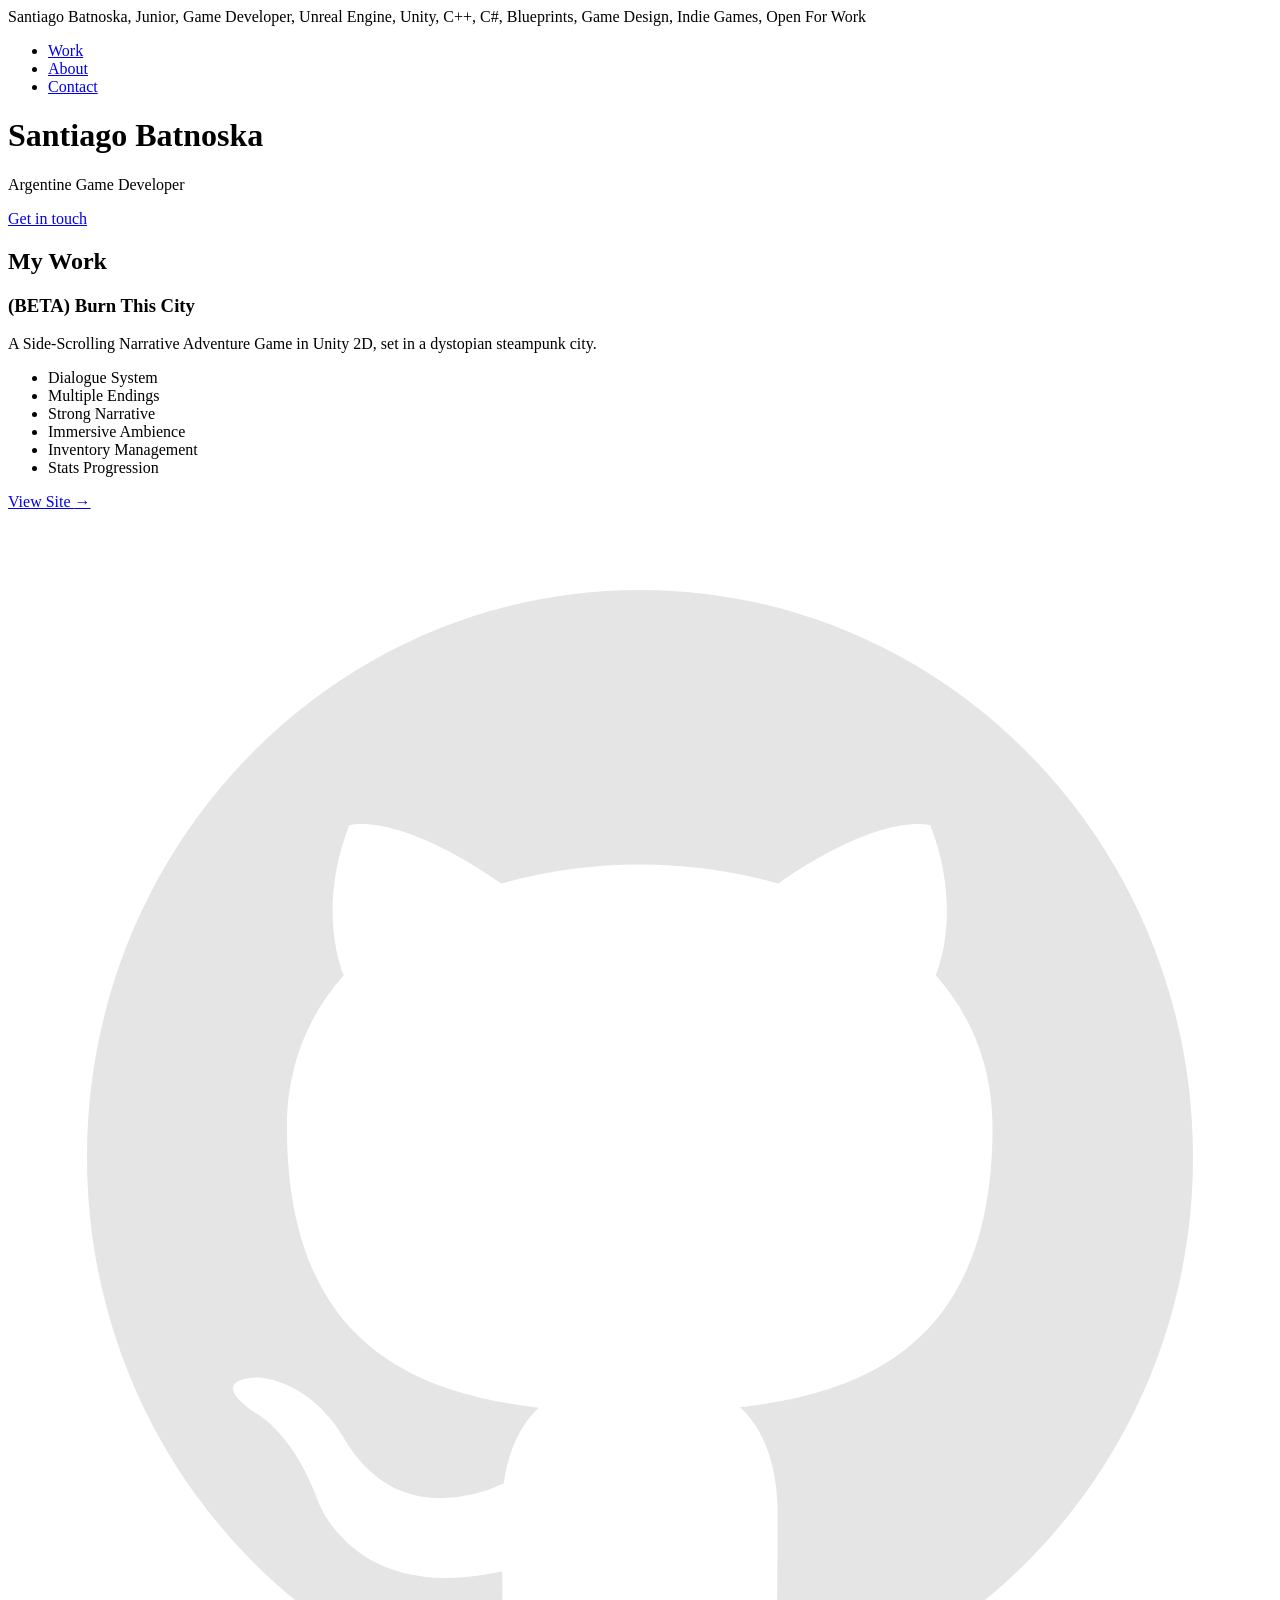
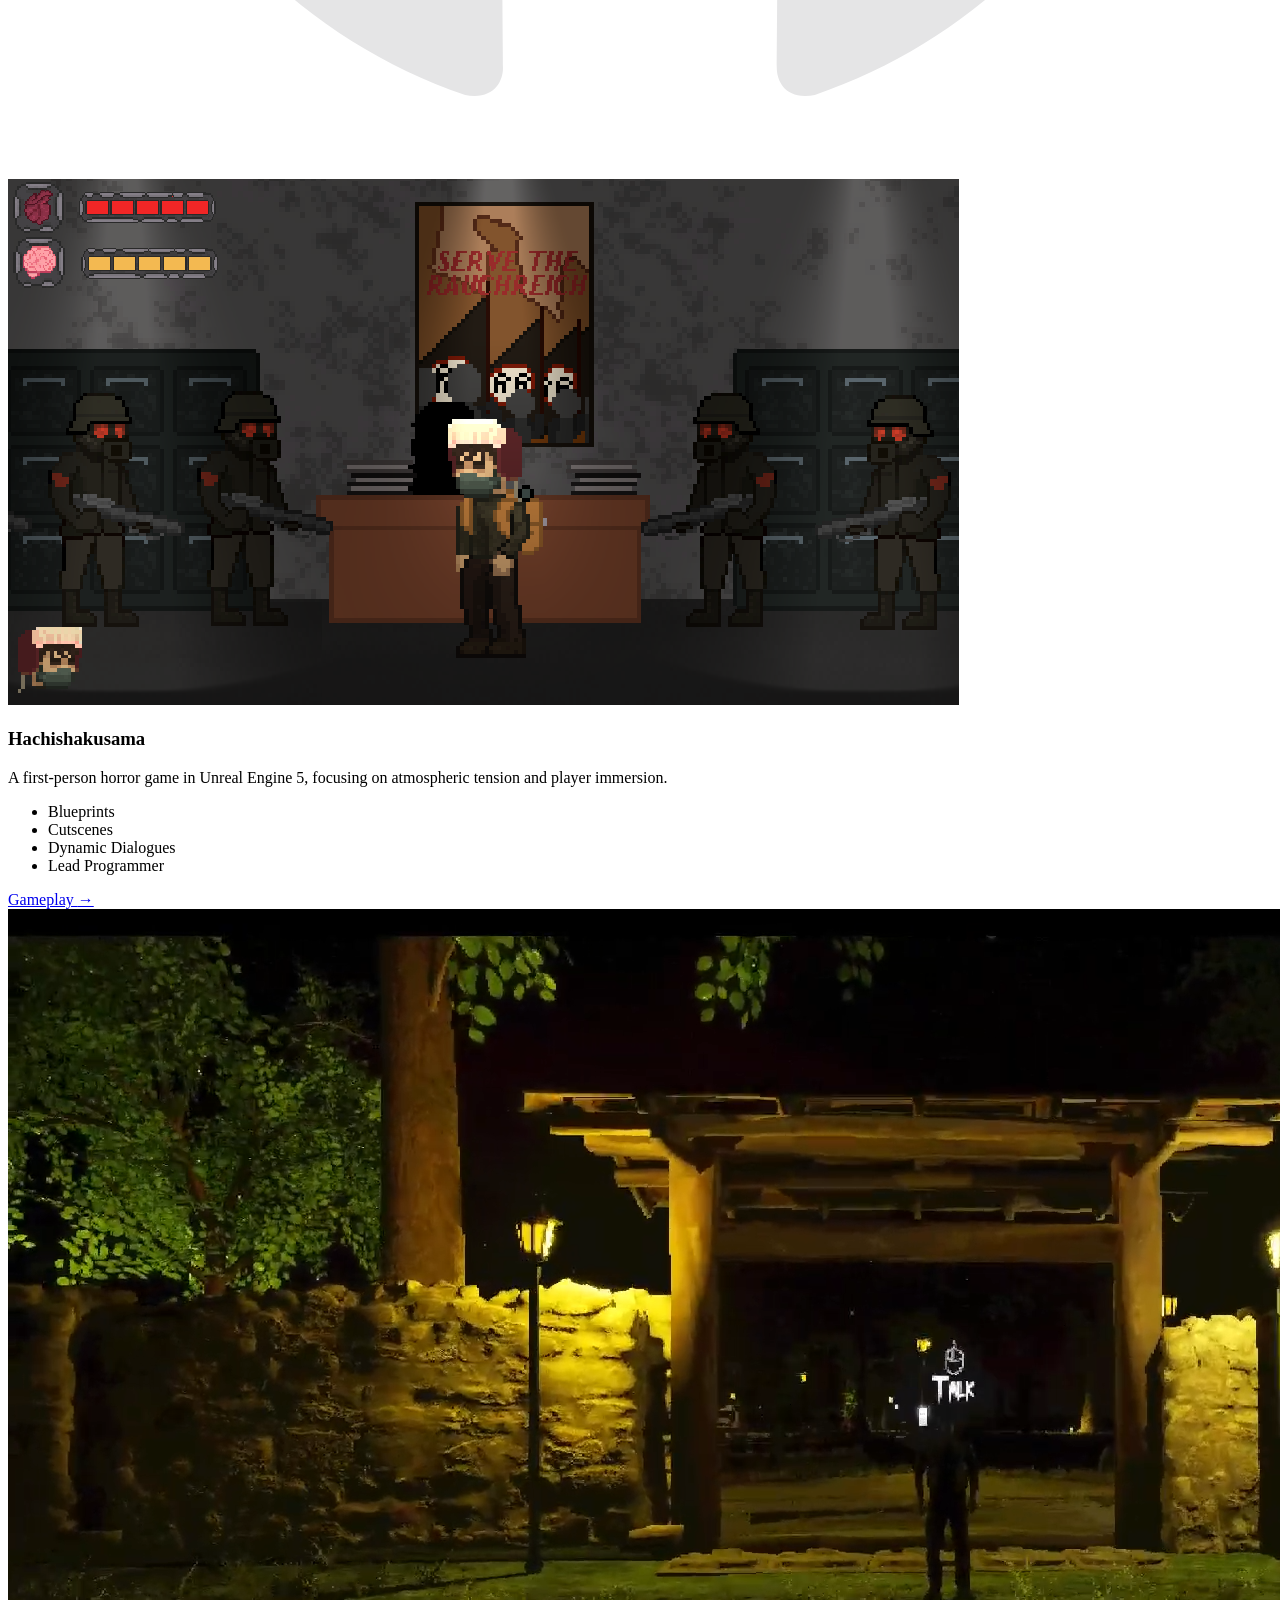
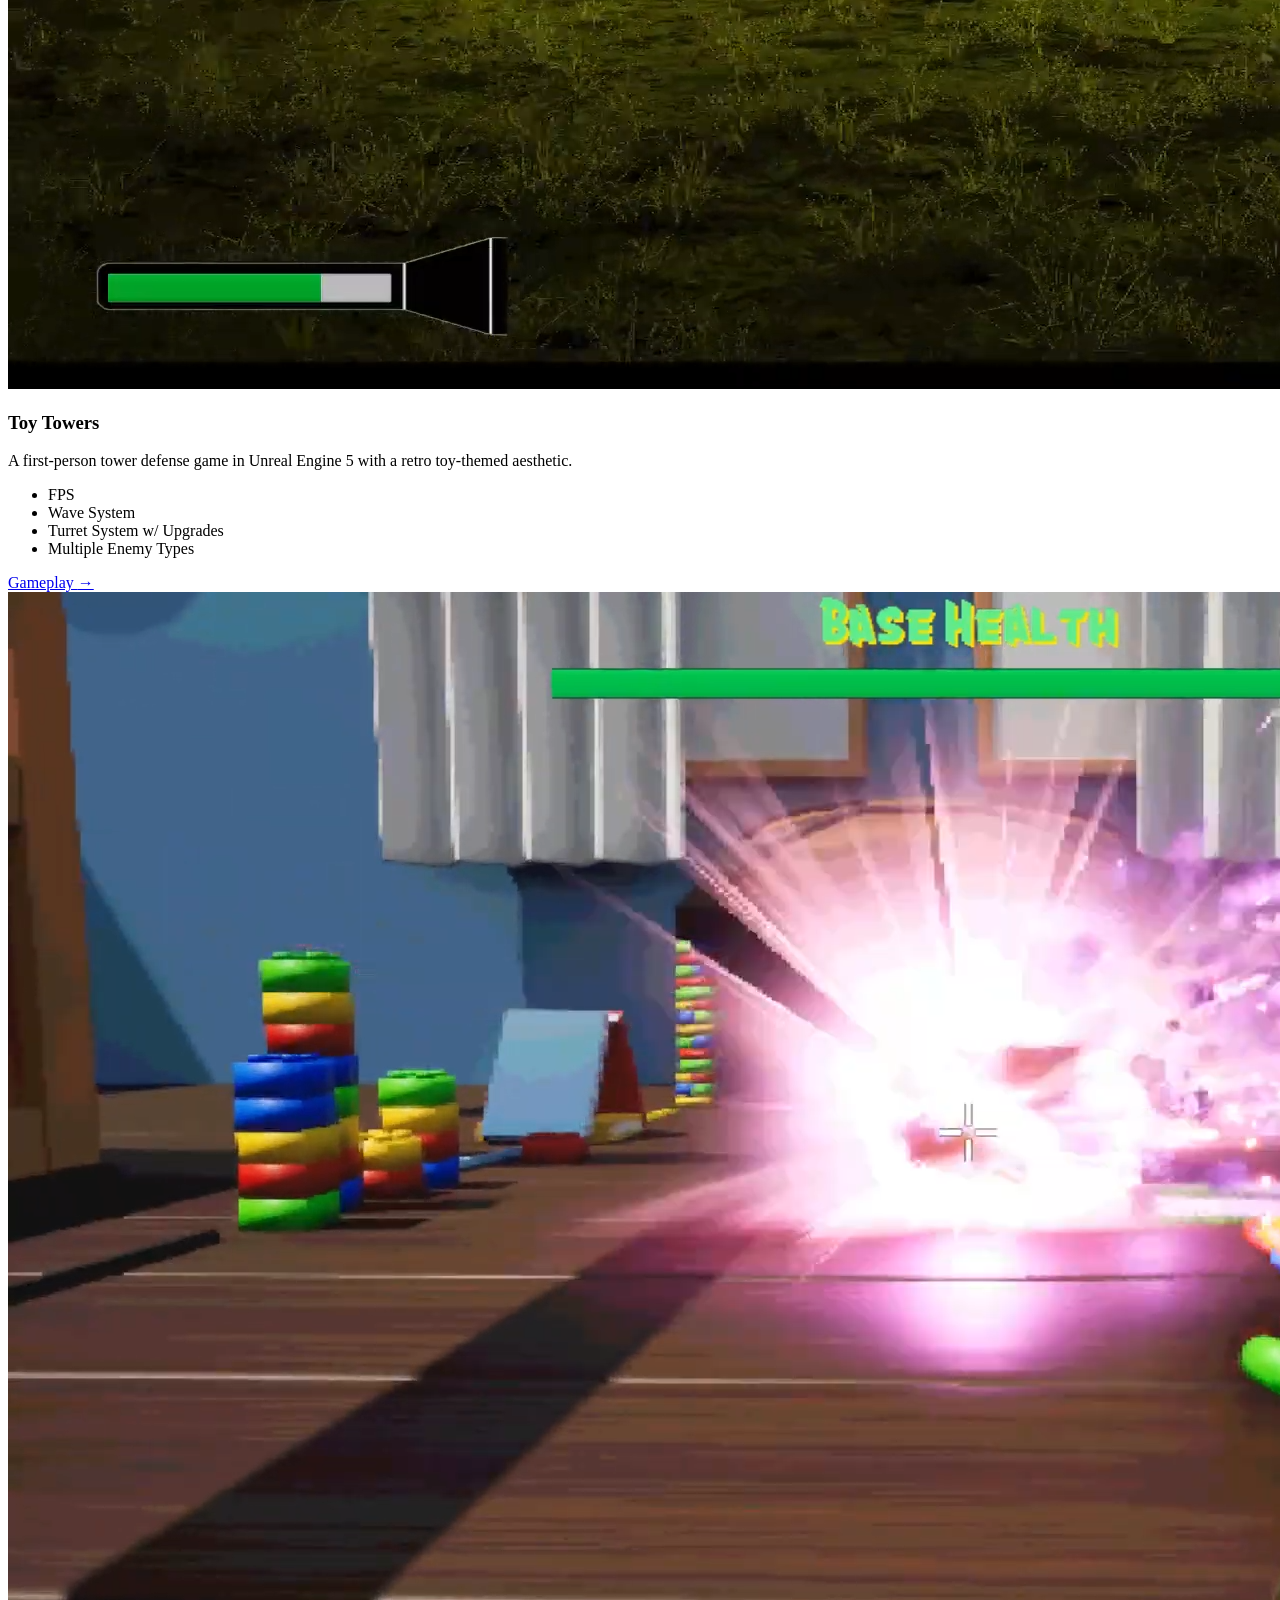
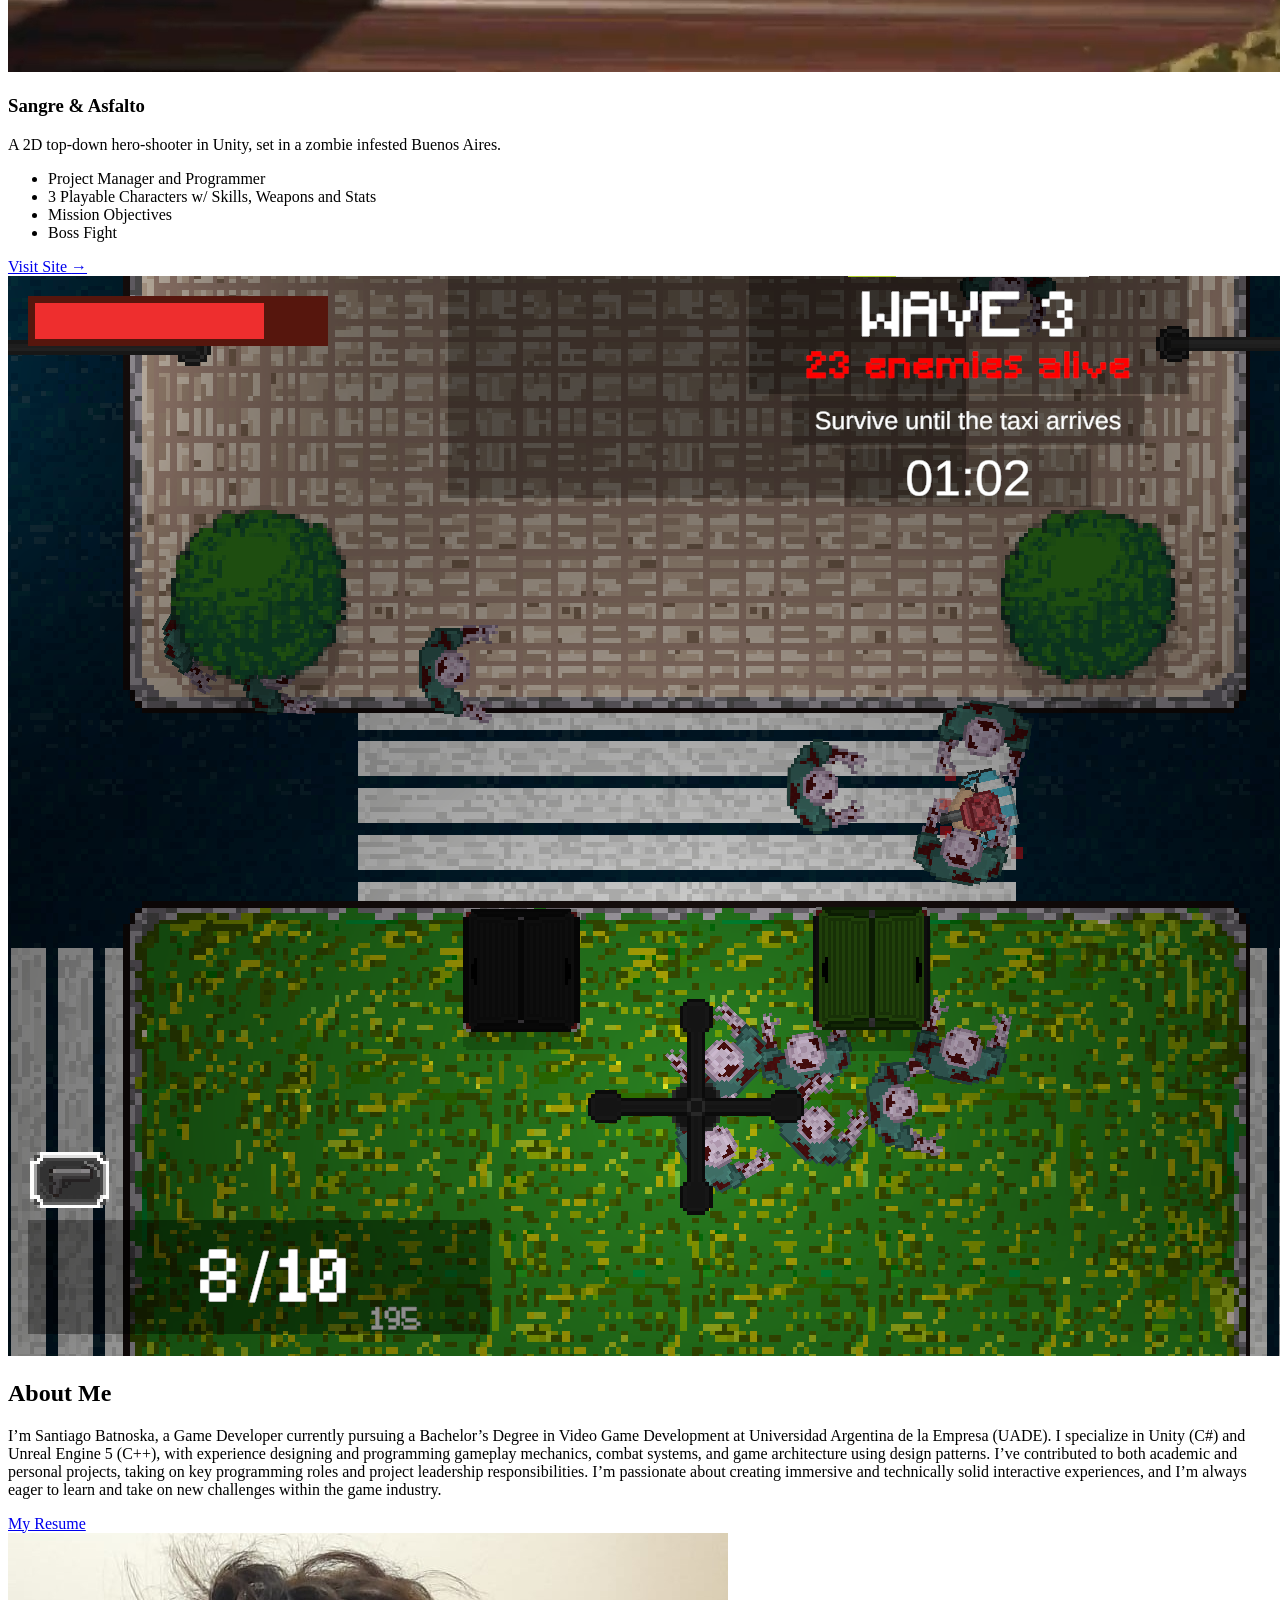
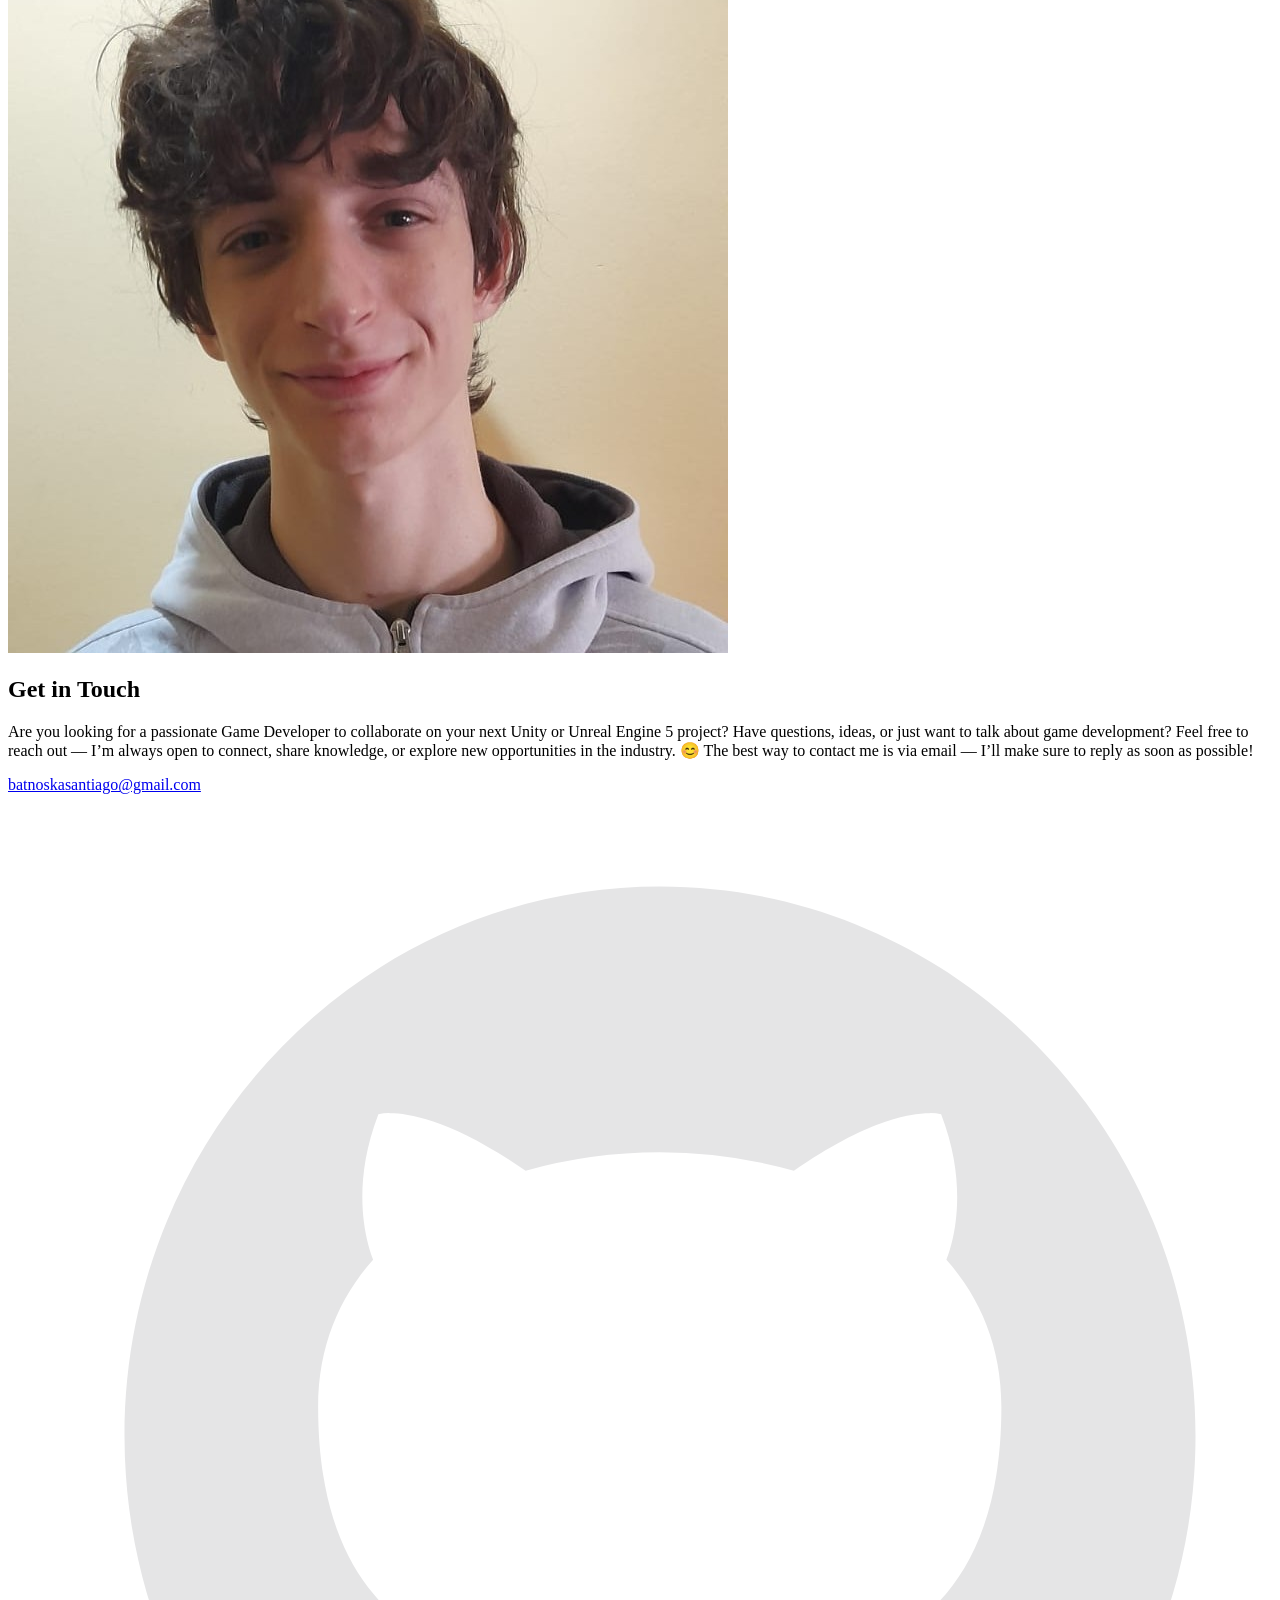
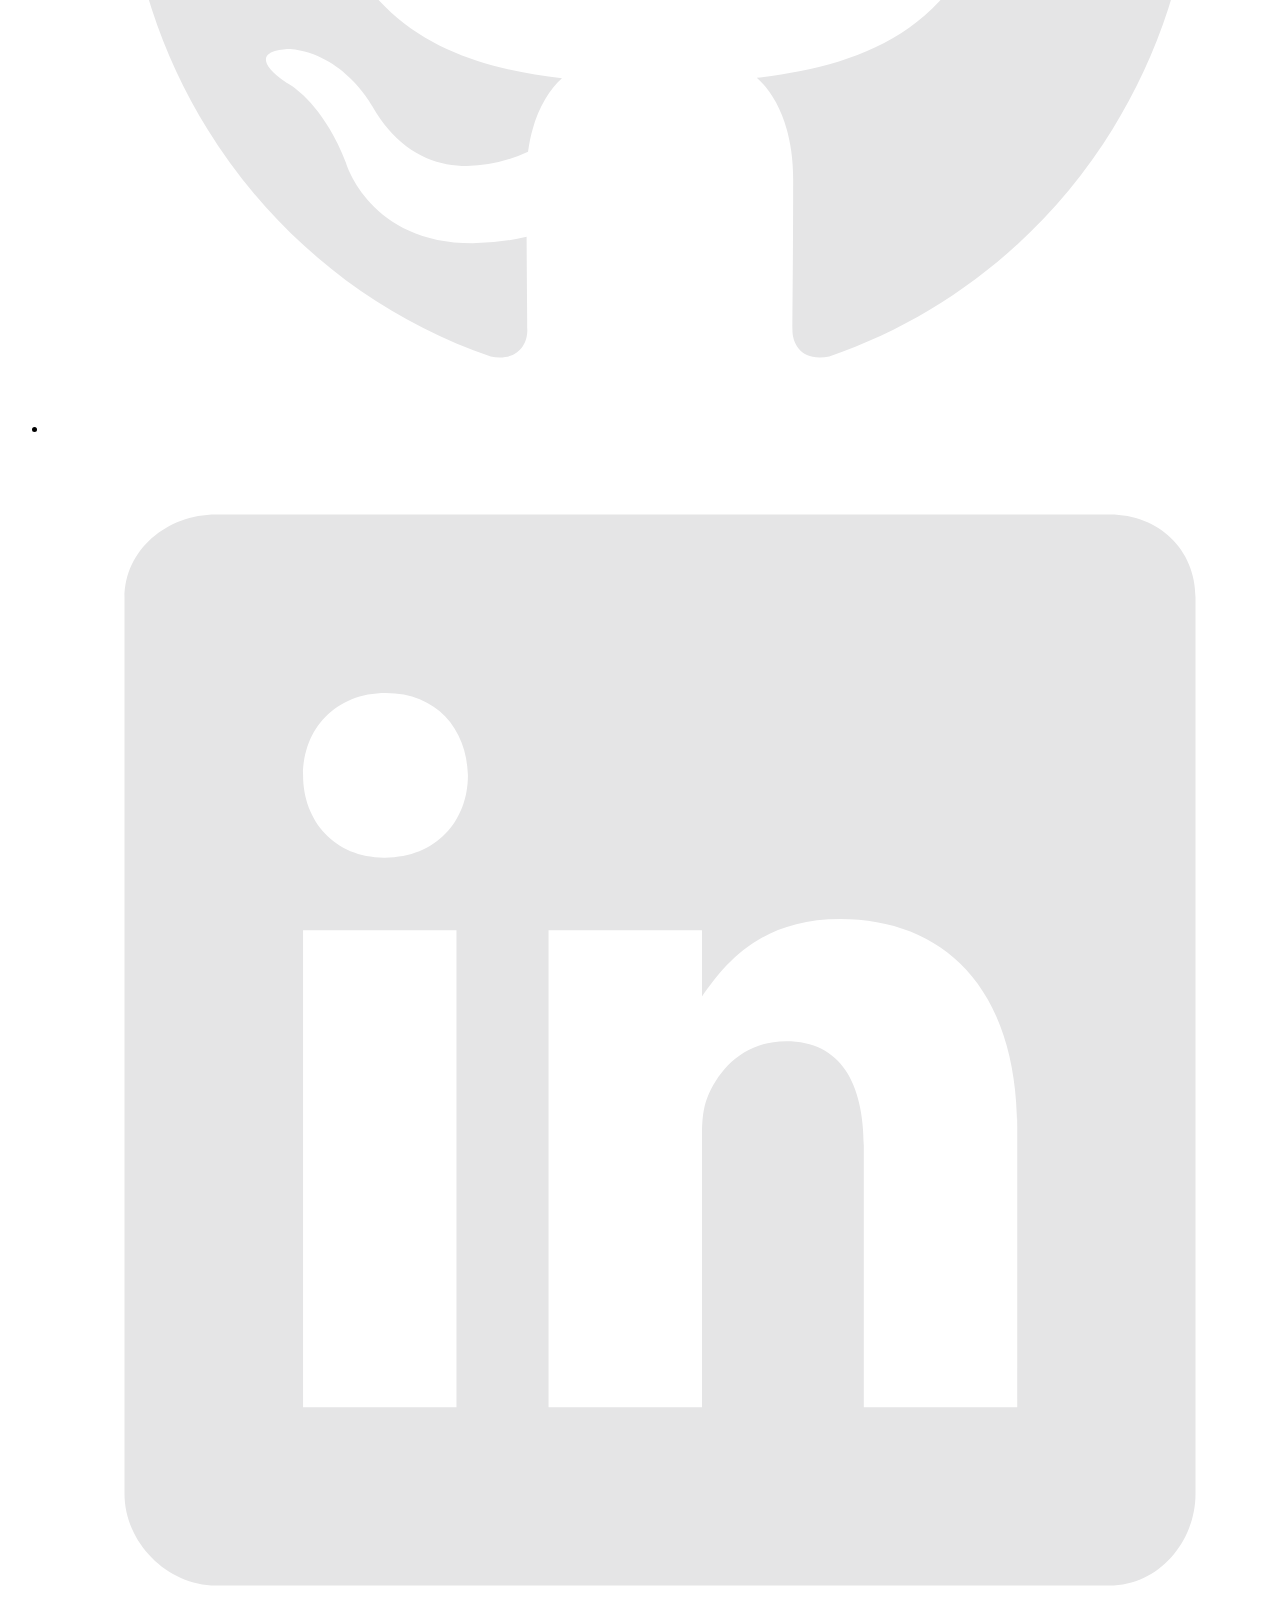
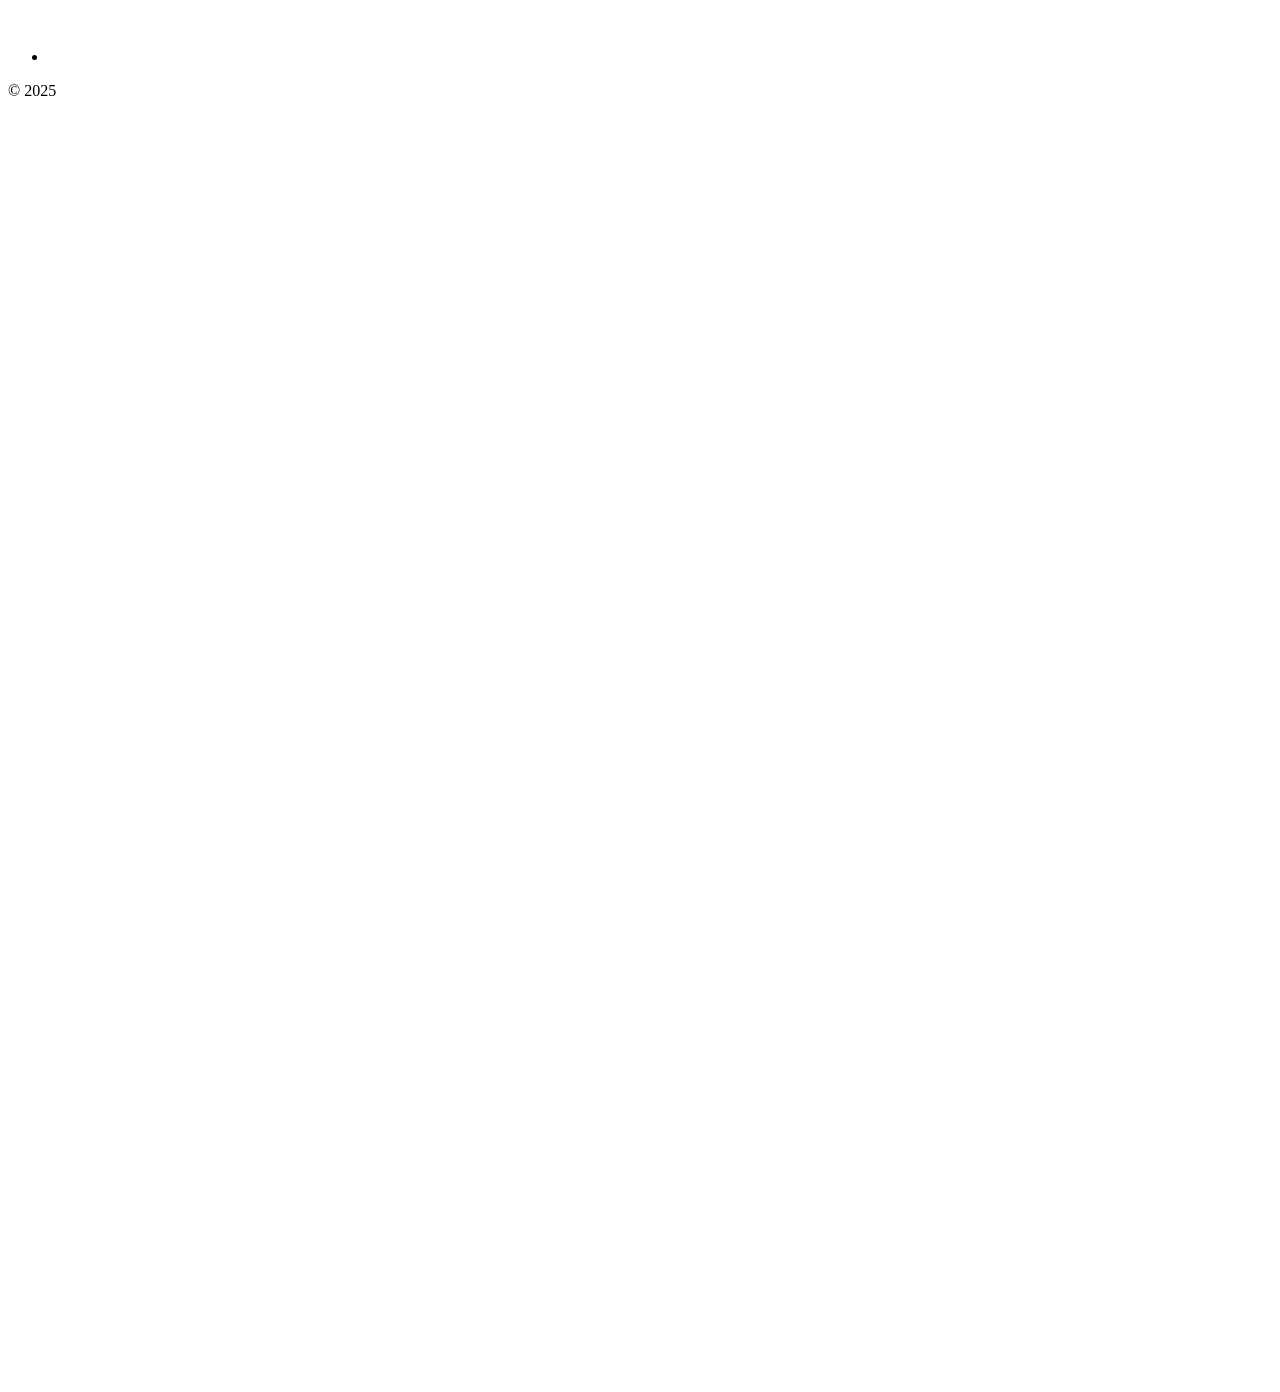
==== commit 78b312d7: "burn" ====
--- a/index.html
+++ b/index.html
@@ -78,6 +78,36 @@
 
           <div class="work__box">
             <div class="work__text">
+              <h3>(BETA) Burn This City</h3>
+              <p>
+                A Side-Scrolling Narrative Adventure Game in Unity 2D, set in a
+                dystopian steampunk city.
+              </p>
+              <ul class="work__list">
+                <li>Dialogue System</li>
+                <li>Multiple Endings</li>
+                <li>Strong Narrative</li>
+                <li>Immersive Ambience</li>
+                <li>Inventory Management</li>
+                <li>Stats Progression</li>
+              </ul>
+
+              <div class="work__links">
+                <a href="https://cur4.itch.io/burn-this-city" target="_blank" class="link__text">
+                  View Site <span>&rarr;</span>
+                </a>
+                <a href="https://github.com/eminavoid/Burn-This-City" title="View Source Code" target="_blank">
+                  <img src="./images/github.svg" class="work__code" alt="GitHub">
+                </a>
+              </div>
+            </div>
+            <div class="work__image-box">
+              <img src="./images/burn.png" class="work__image" alt="Project 1" />
+            </div>
+          </div>
+
+          <div class="work__box">
+            <div class="work__text">
               <h3>Hachishakusama</h3>
               <p>
                 A first-person horror game in Unreal Engine 5, focusing on
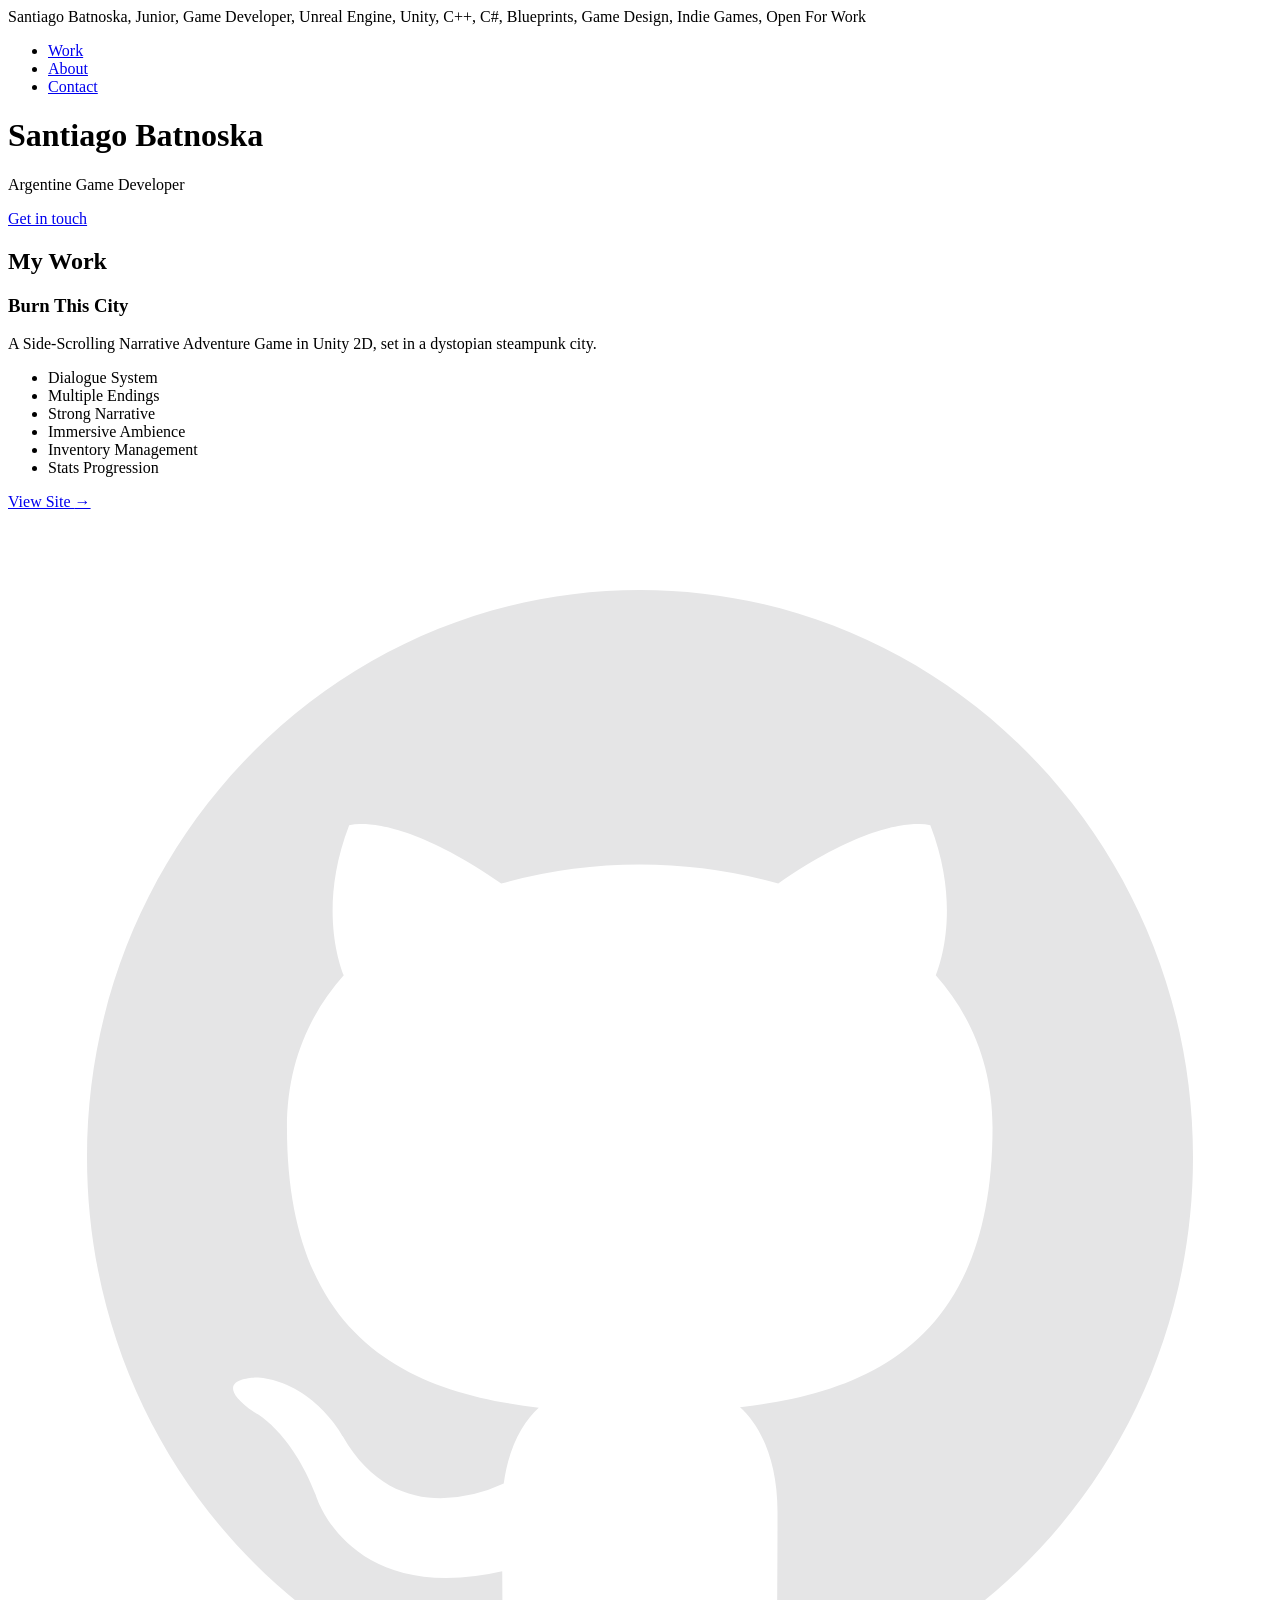
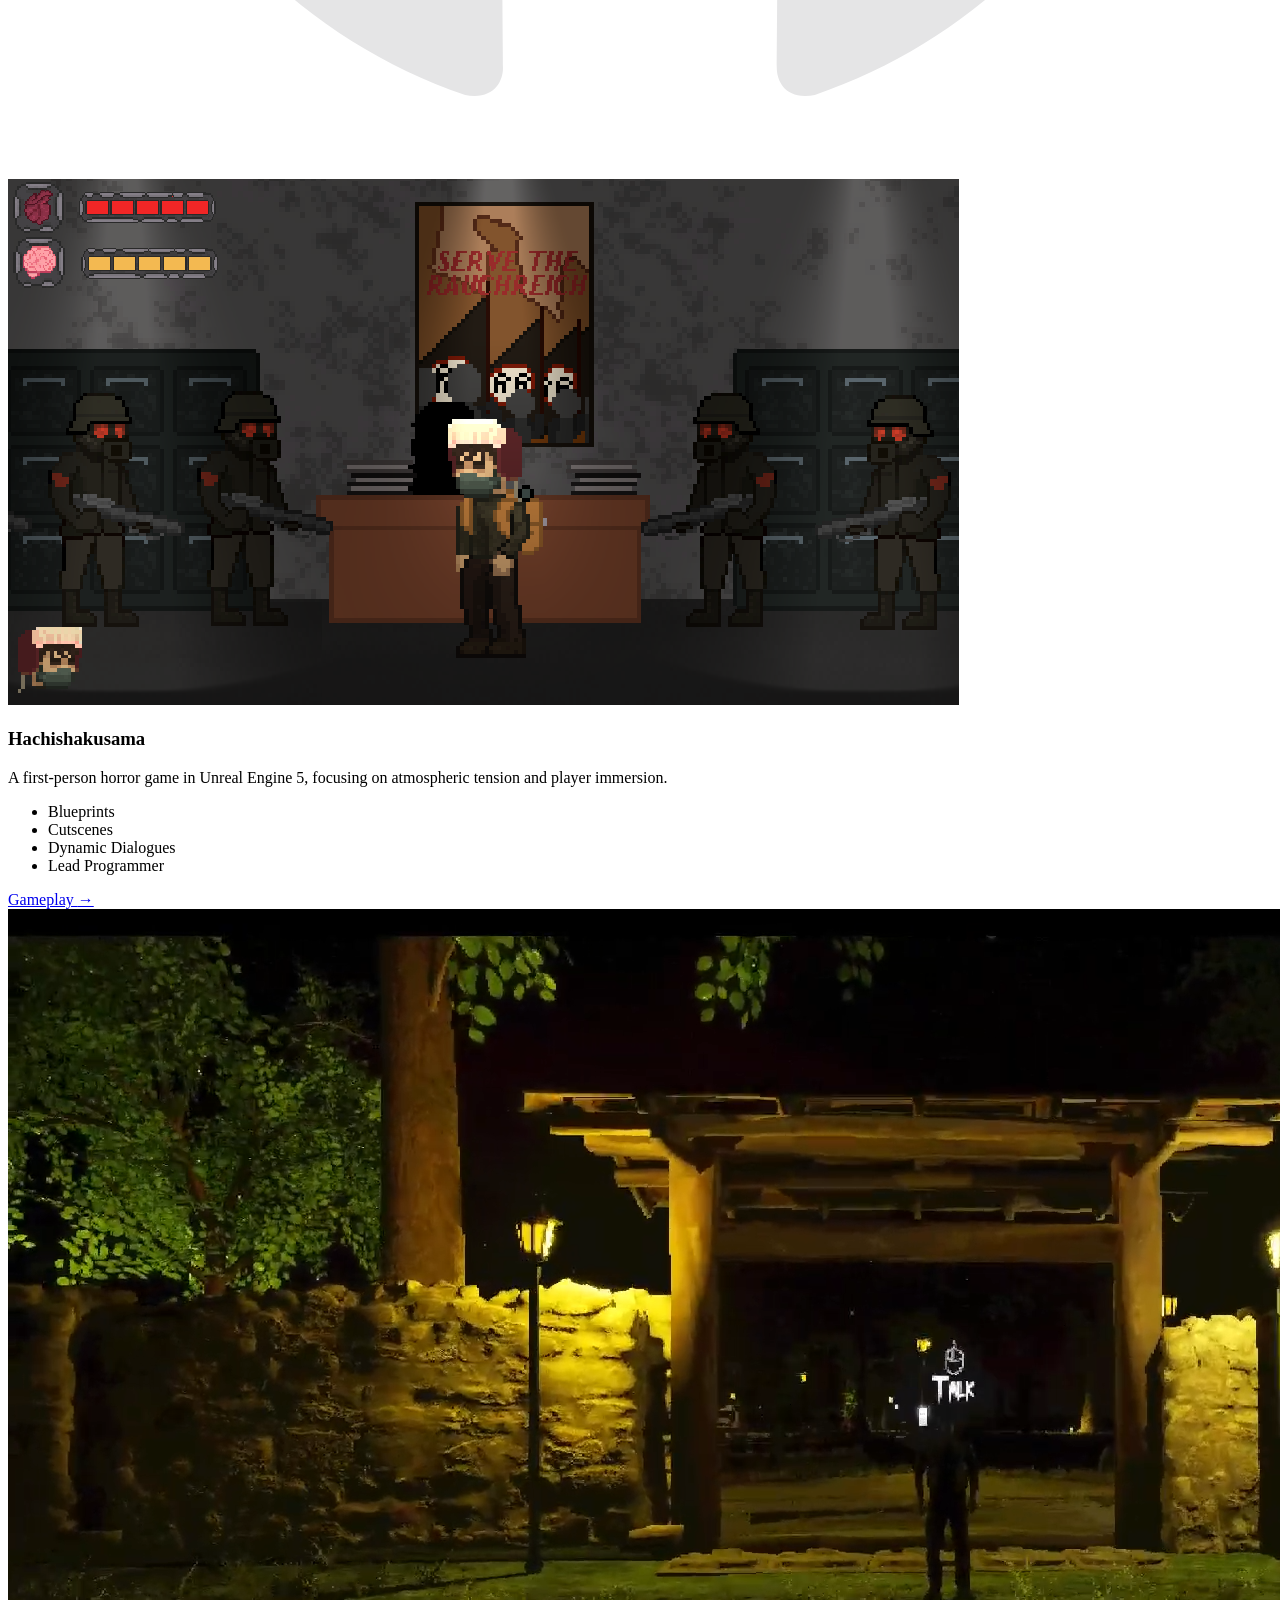
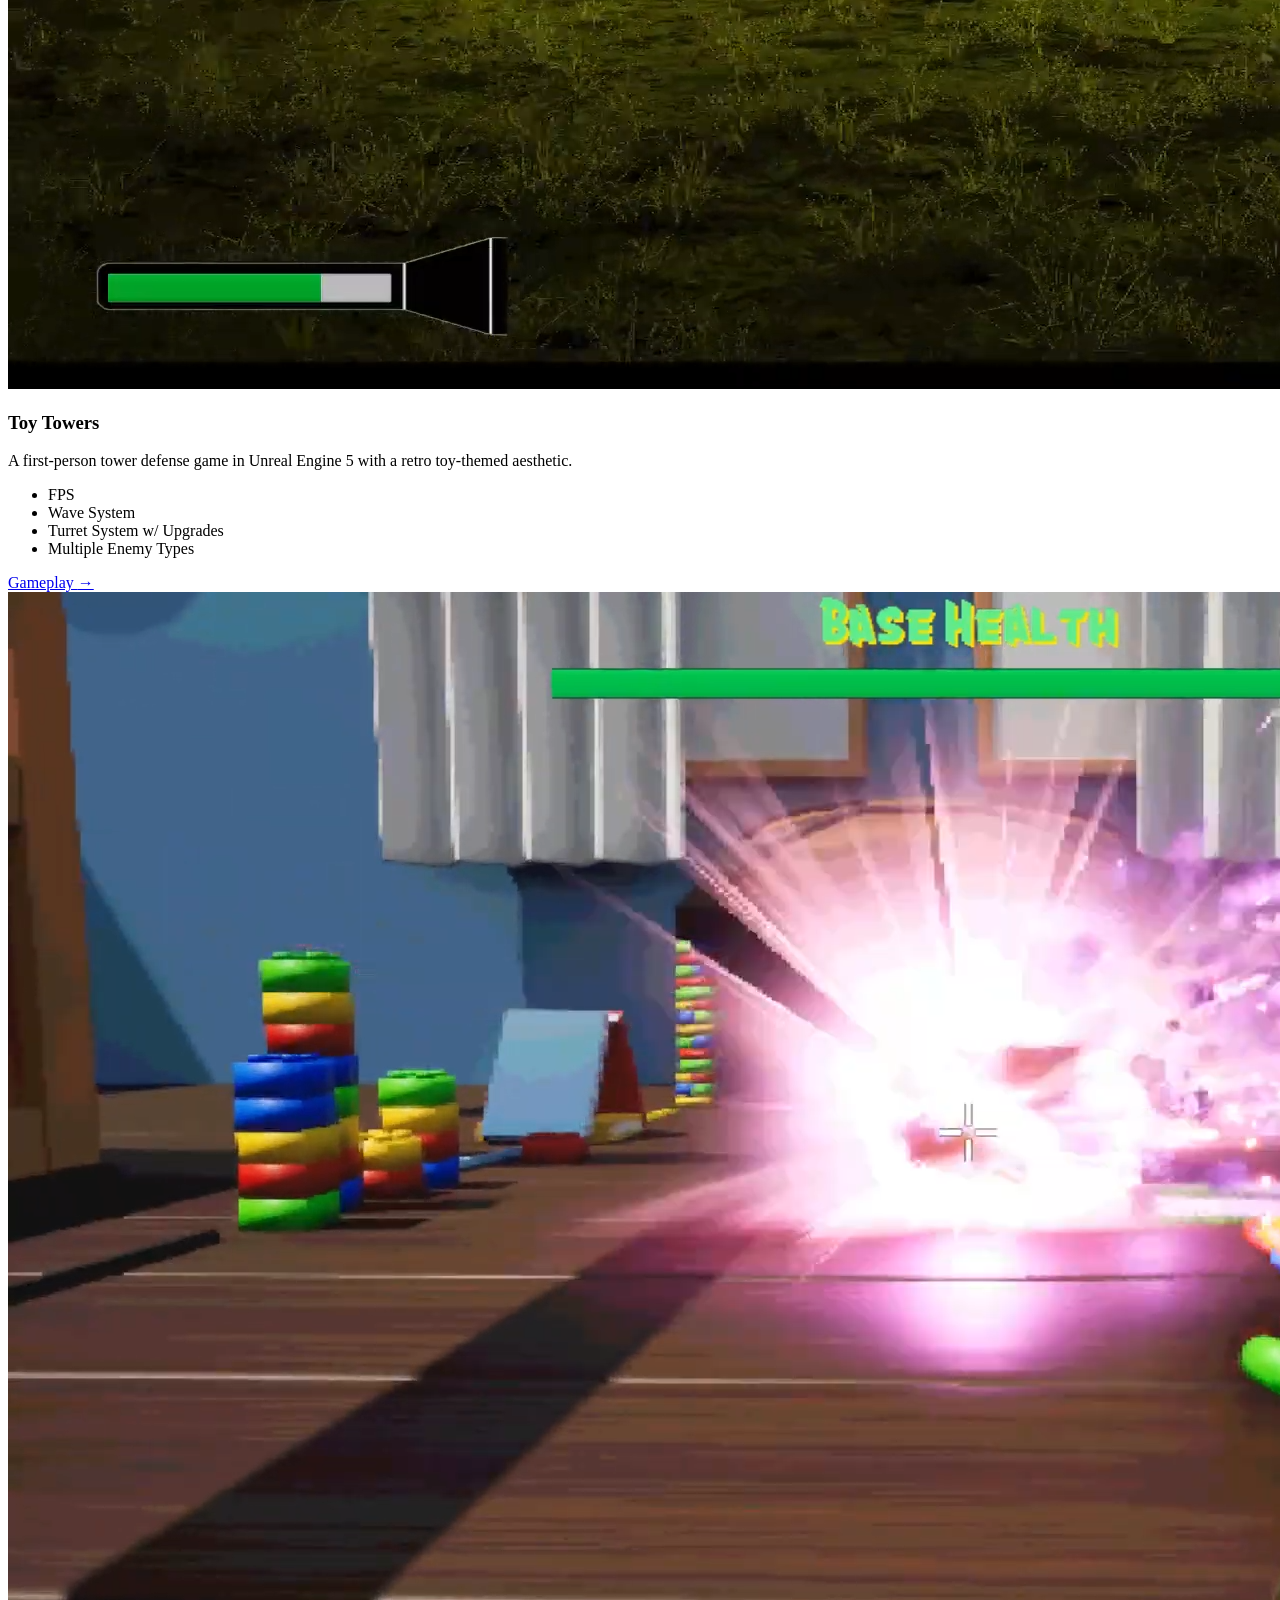
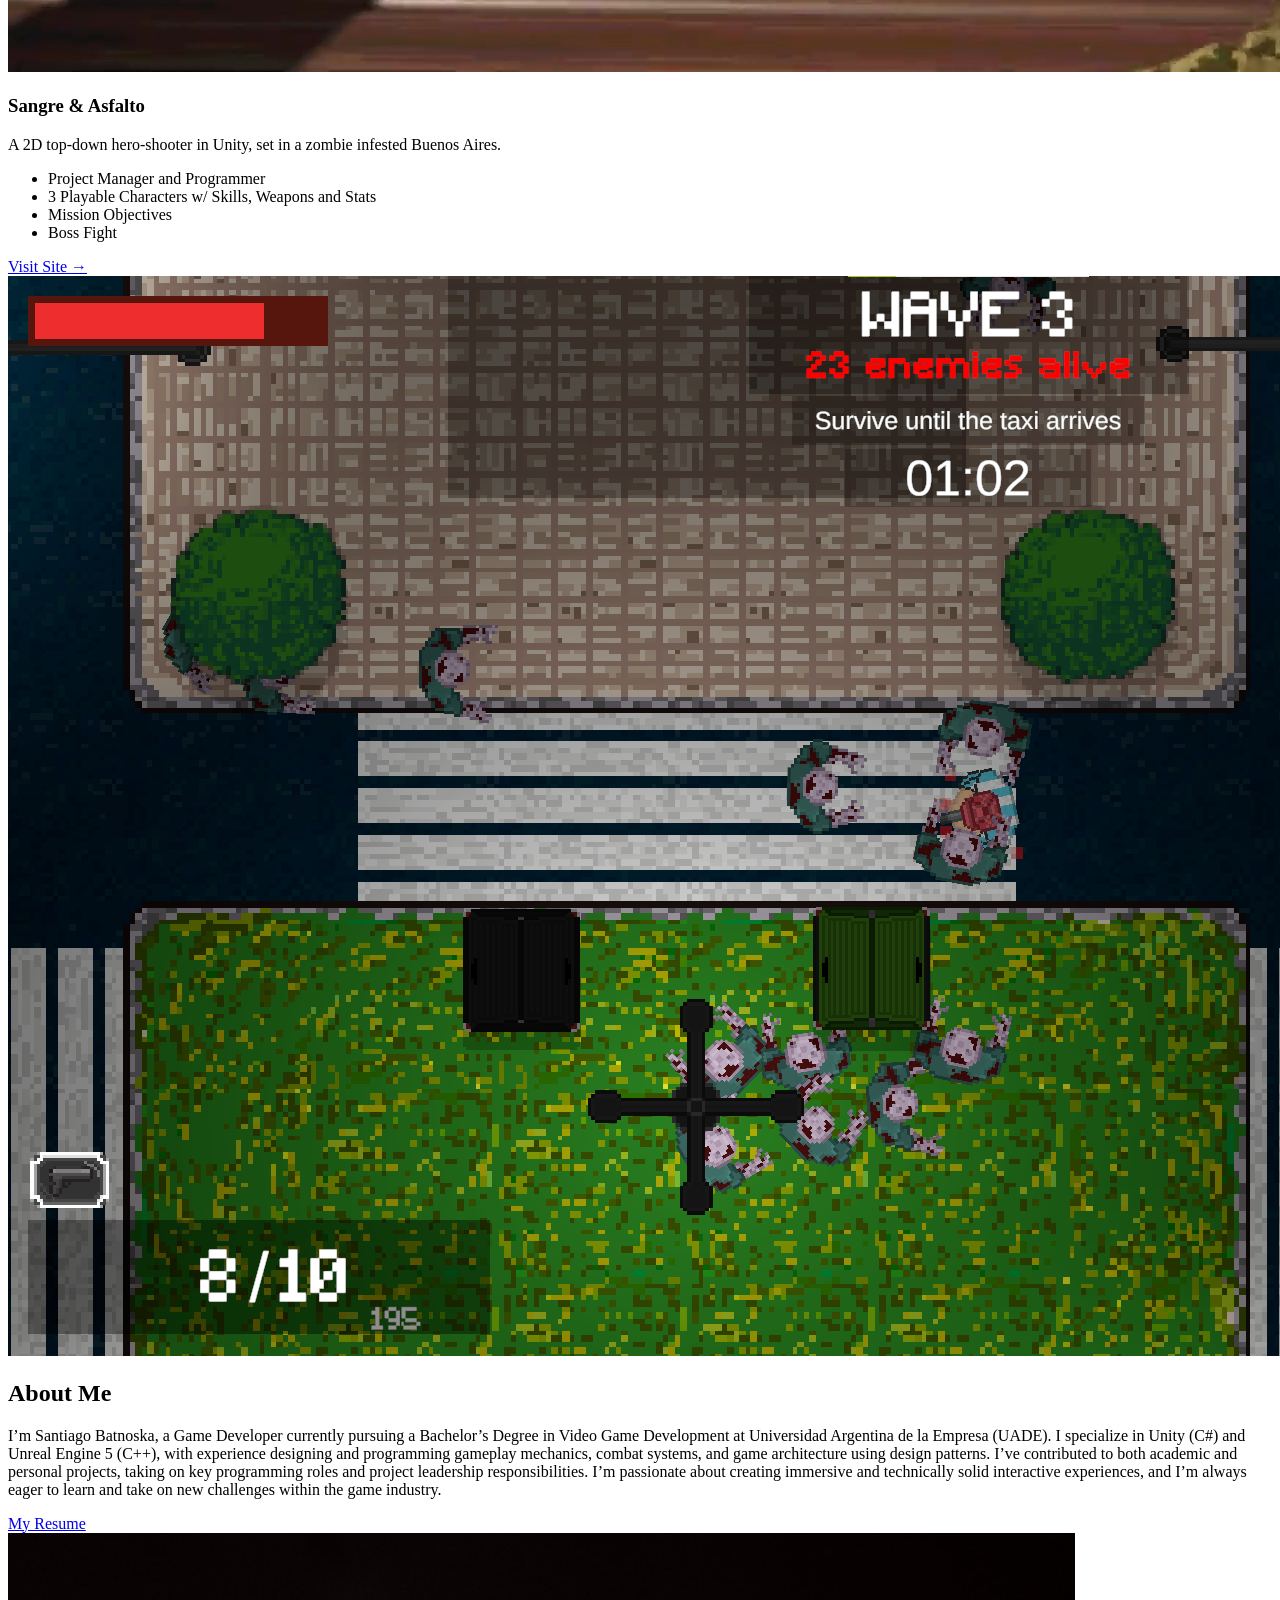
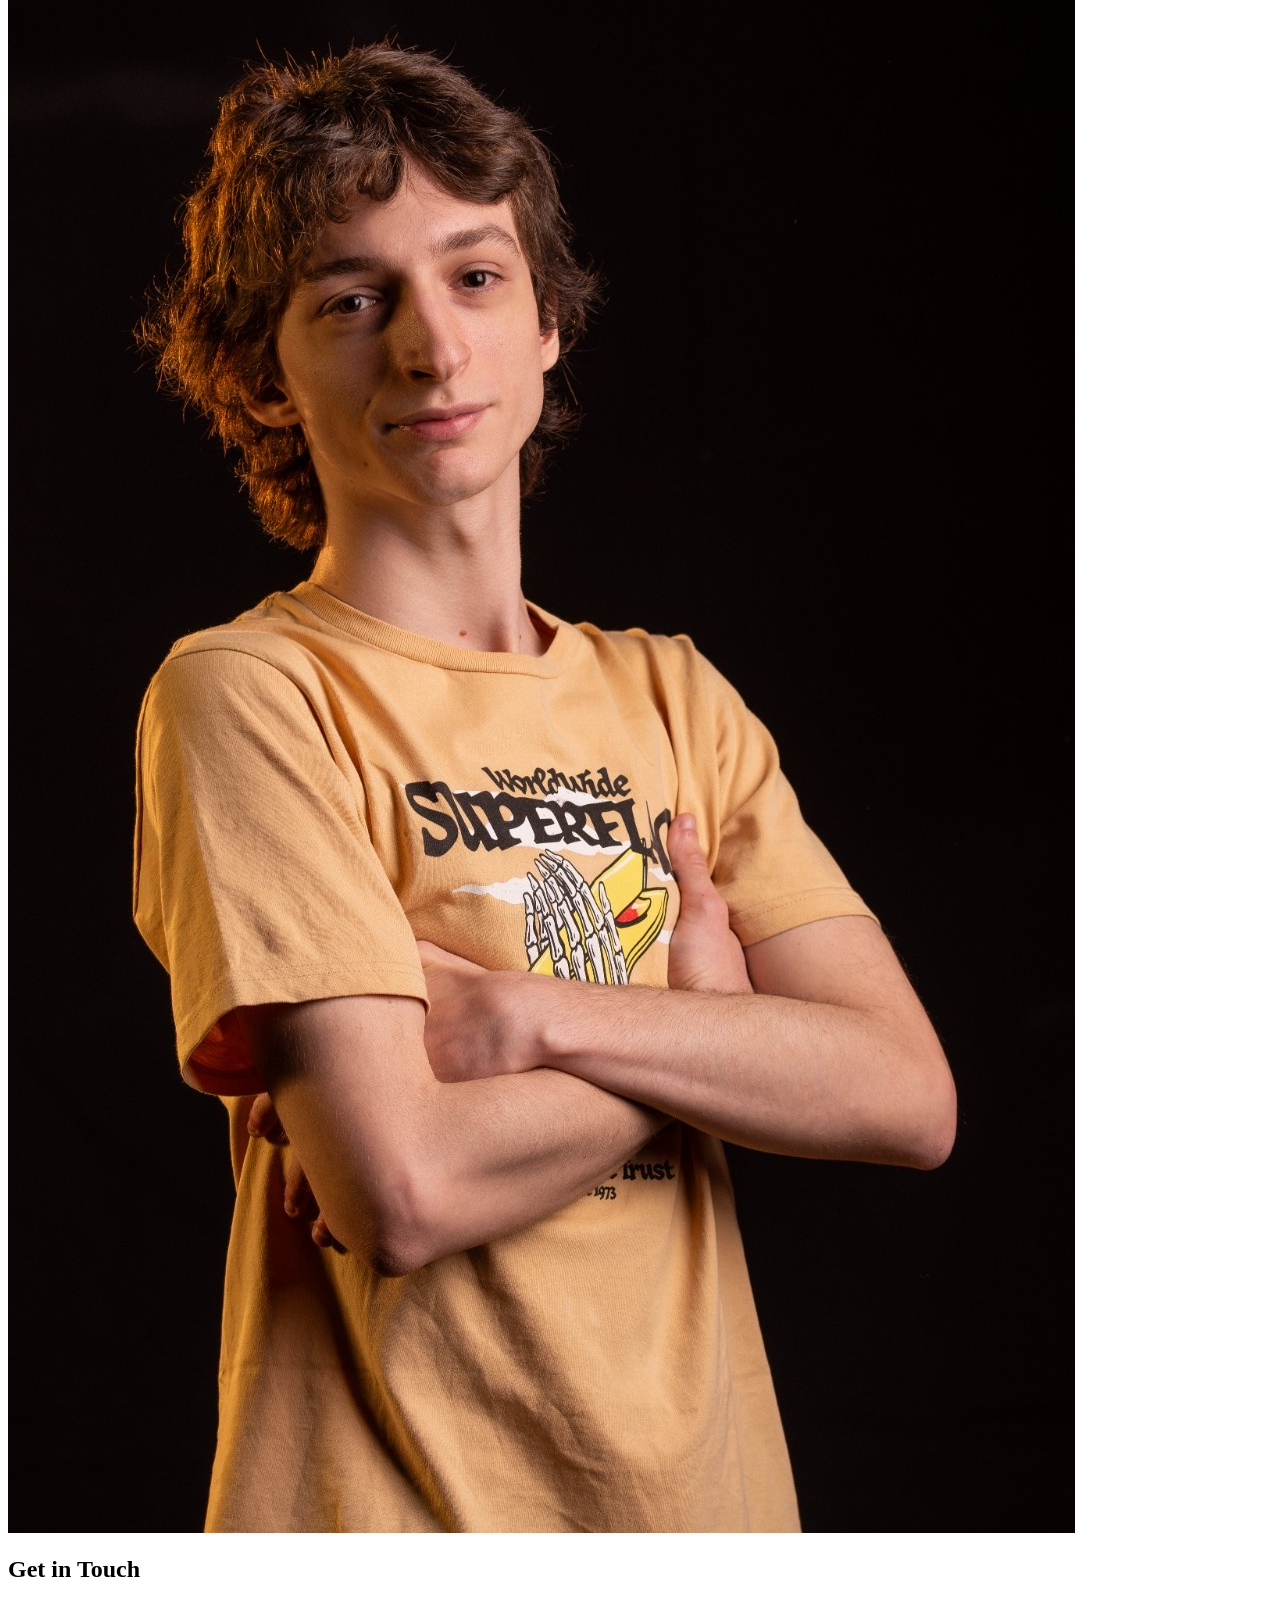
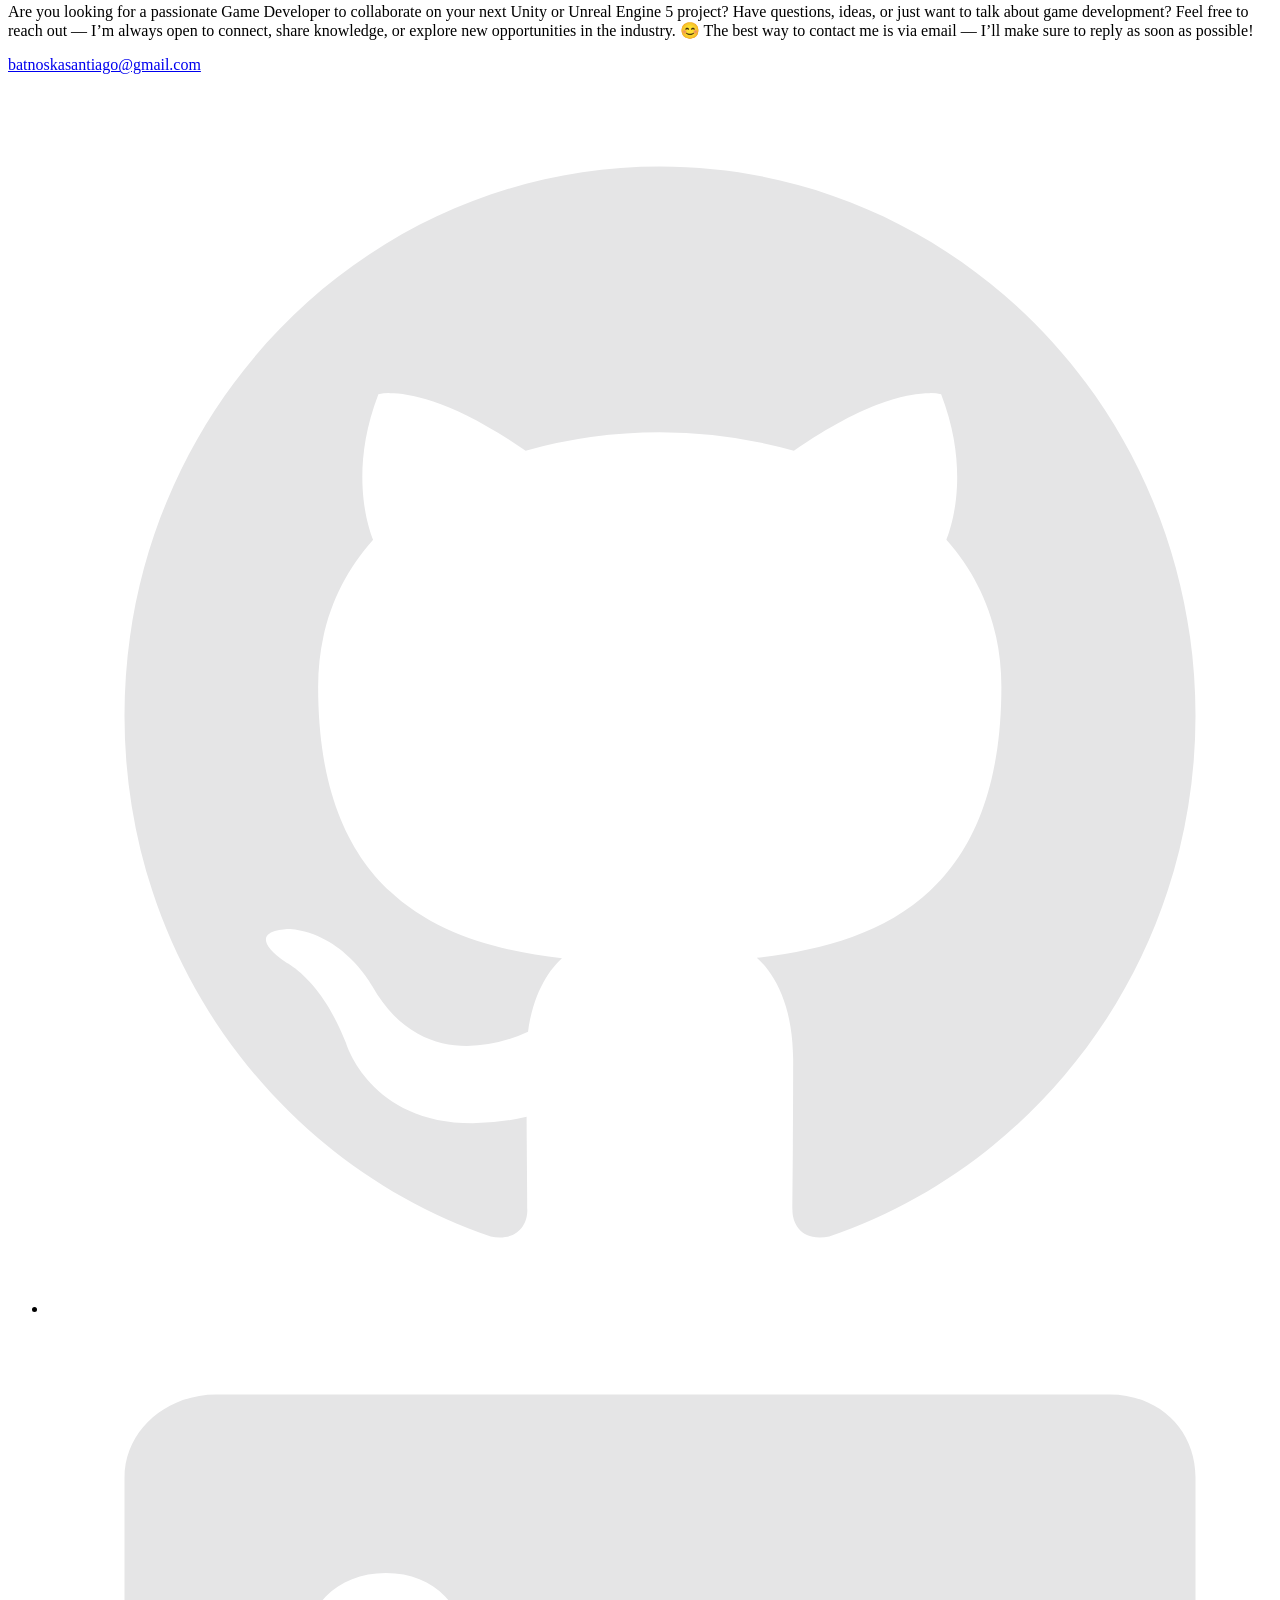
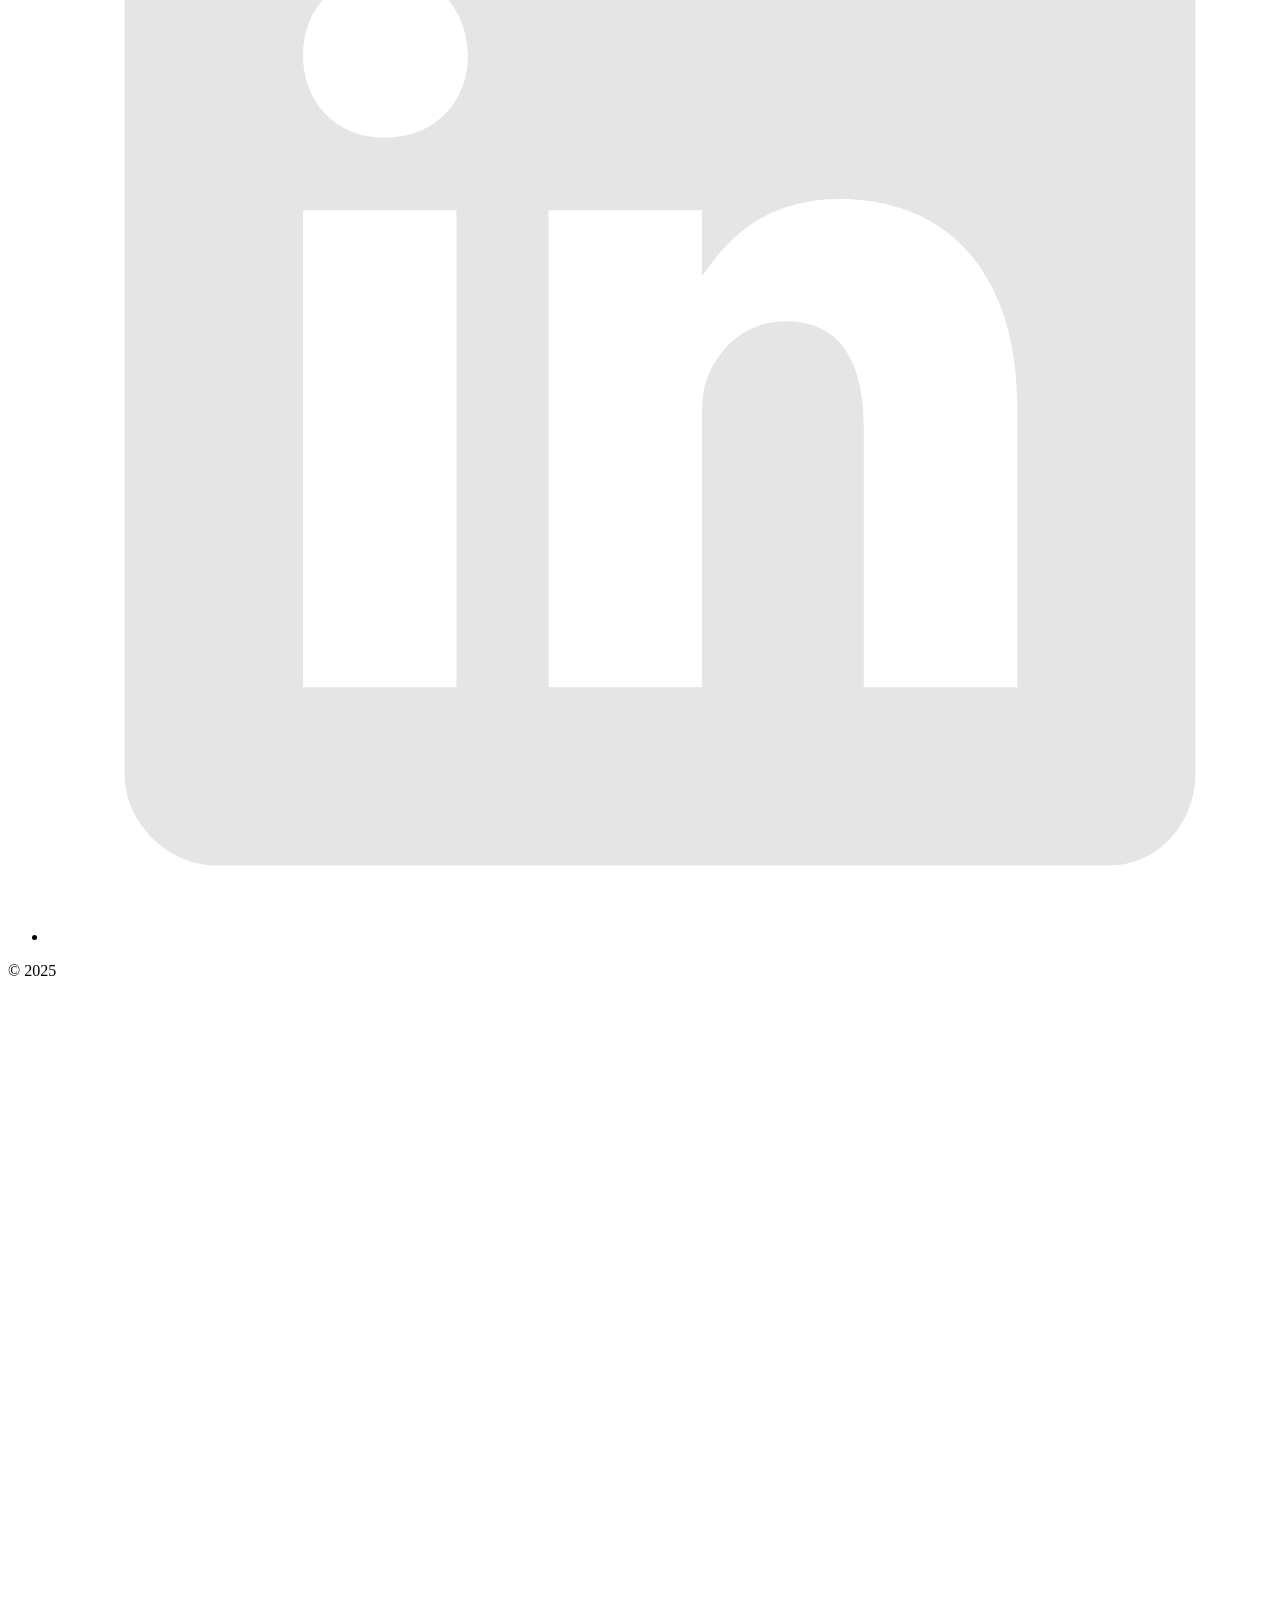
==== commit 28e8a1e0: "update" ====
--- a/index.html
+++ b/index.html
@@ -78,7 +78,7 @@
 
           <div class="work__box">
             <div class="work__text">
-              <h3>(BETA) Burn This City</h3>
+              <h3>Burn This City</h3>
               <p>
                 A Side-Scrolling Narrative Adventure Game in Unity 2D, set in a
                 dystopian steampunk city.
@@ -219,12 +219,12 @@
               I’m Santiago Batnoska, a Game Developer currently pursuing a Bachelor’s Degree in Video Game Development at Universidad Argentina de la Empresa (UADE). I specialize in Unity (C#) and Unreal Engine 5 (C++), with experience designing and programming gameplay mechanics, combat systems, and game architecture using design patterns. I’ve contributed to both academic and personal projects, taking on key programming roles and project leadership responsibilities. I’m passionate about creating immersive and technically solid interactive experiences, and I’m always eager to learn and take on new challenges within the game industry.
             </p>
             <!-- Provide a link to your resume -->
-            <a href="https://drive.google.com/file/d/17joqV393JmVwUTniQ9Qkw-BDZBU3FHw2/view?usp=sharing" class="btn">My Resume</a>
+            <a href="https://drive.google.com/file/d/1z5KHOZ7yaZt6cnhe5U5VOO0Xew8_8aX4/view?usp=sharing" class="btn">My Resume</a>
           </div>
 
           <div class="about__photo-container">
             <!-- Add a nice photo of yourself -->
-            <img class="about__photo" src="./images/yo.png" alt="" />
+            <img class="about__photo" src="./images/DSC_1989 (1).jpg" alt="" />
           </div>
         </div>
       </div>
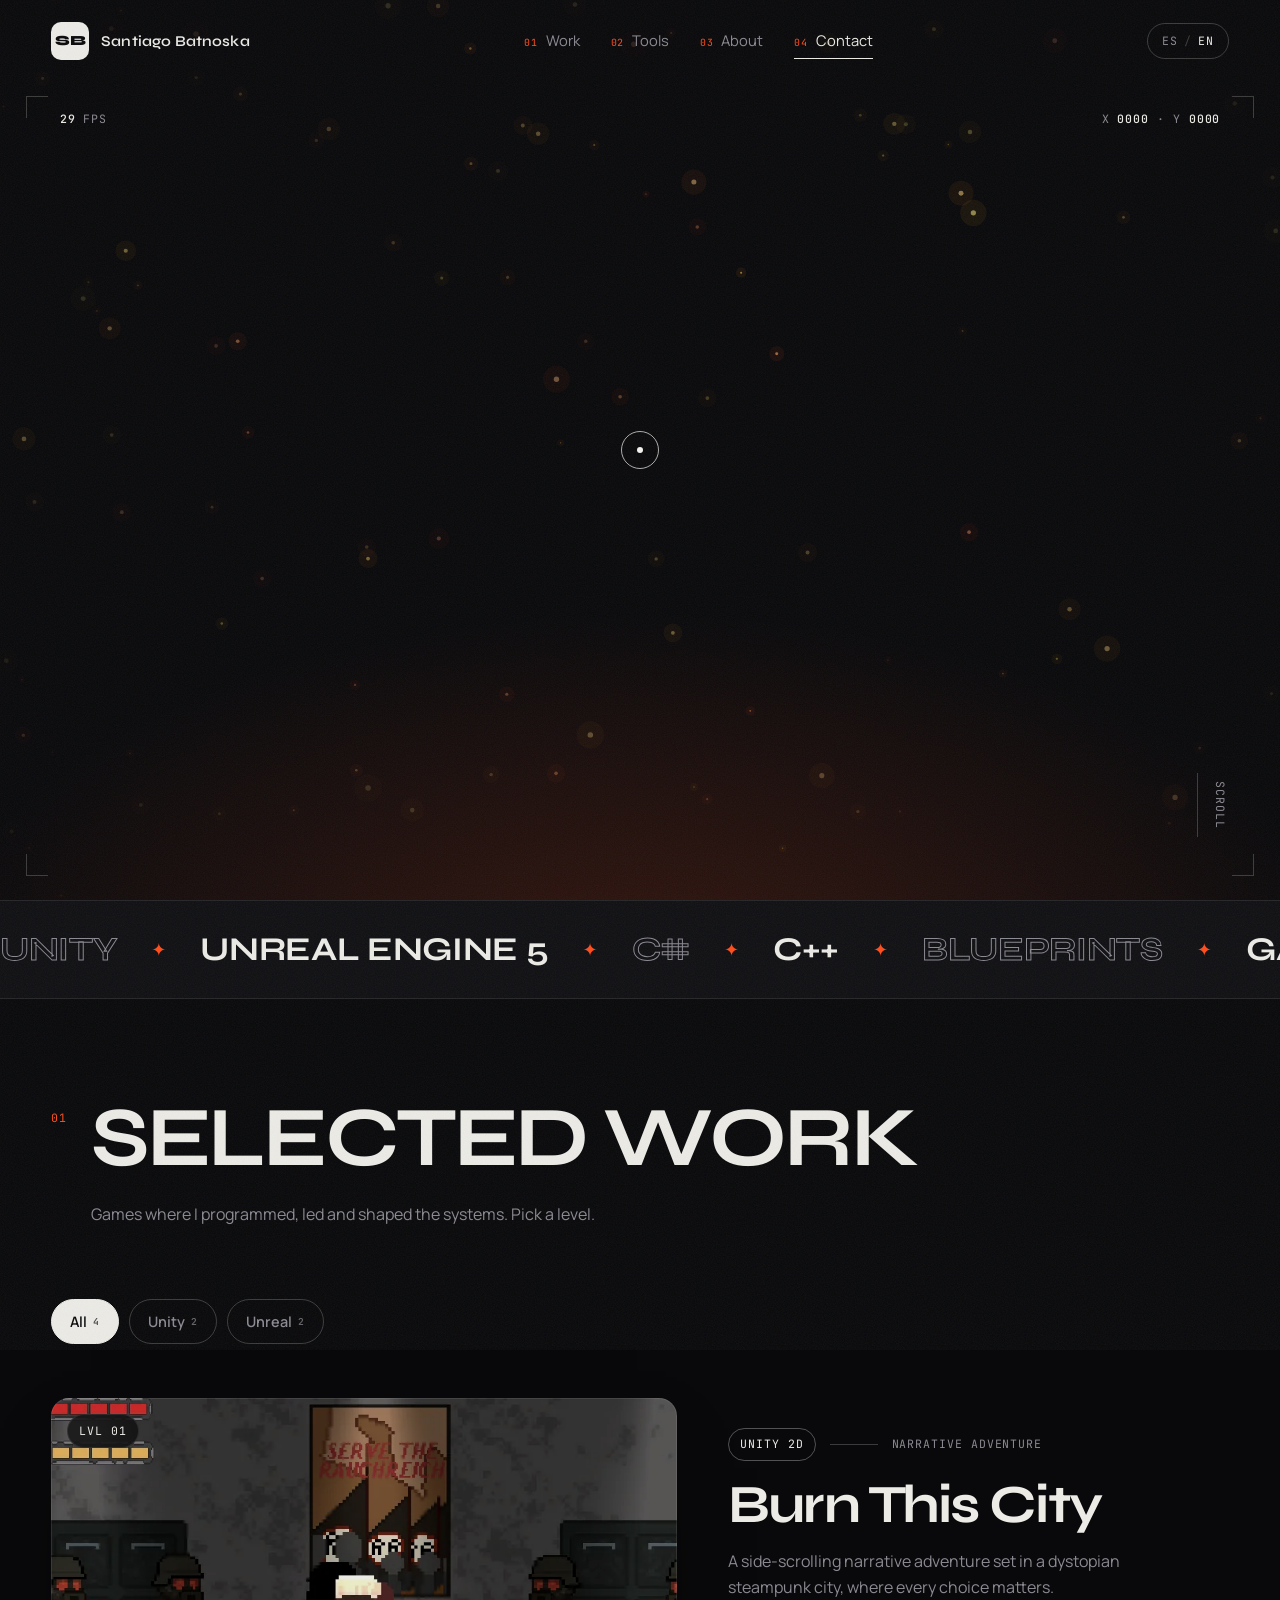
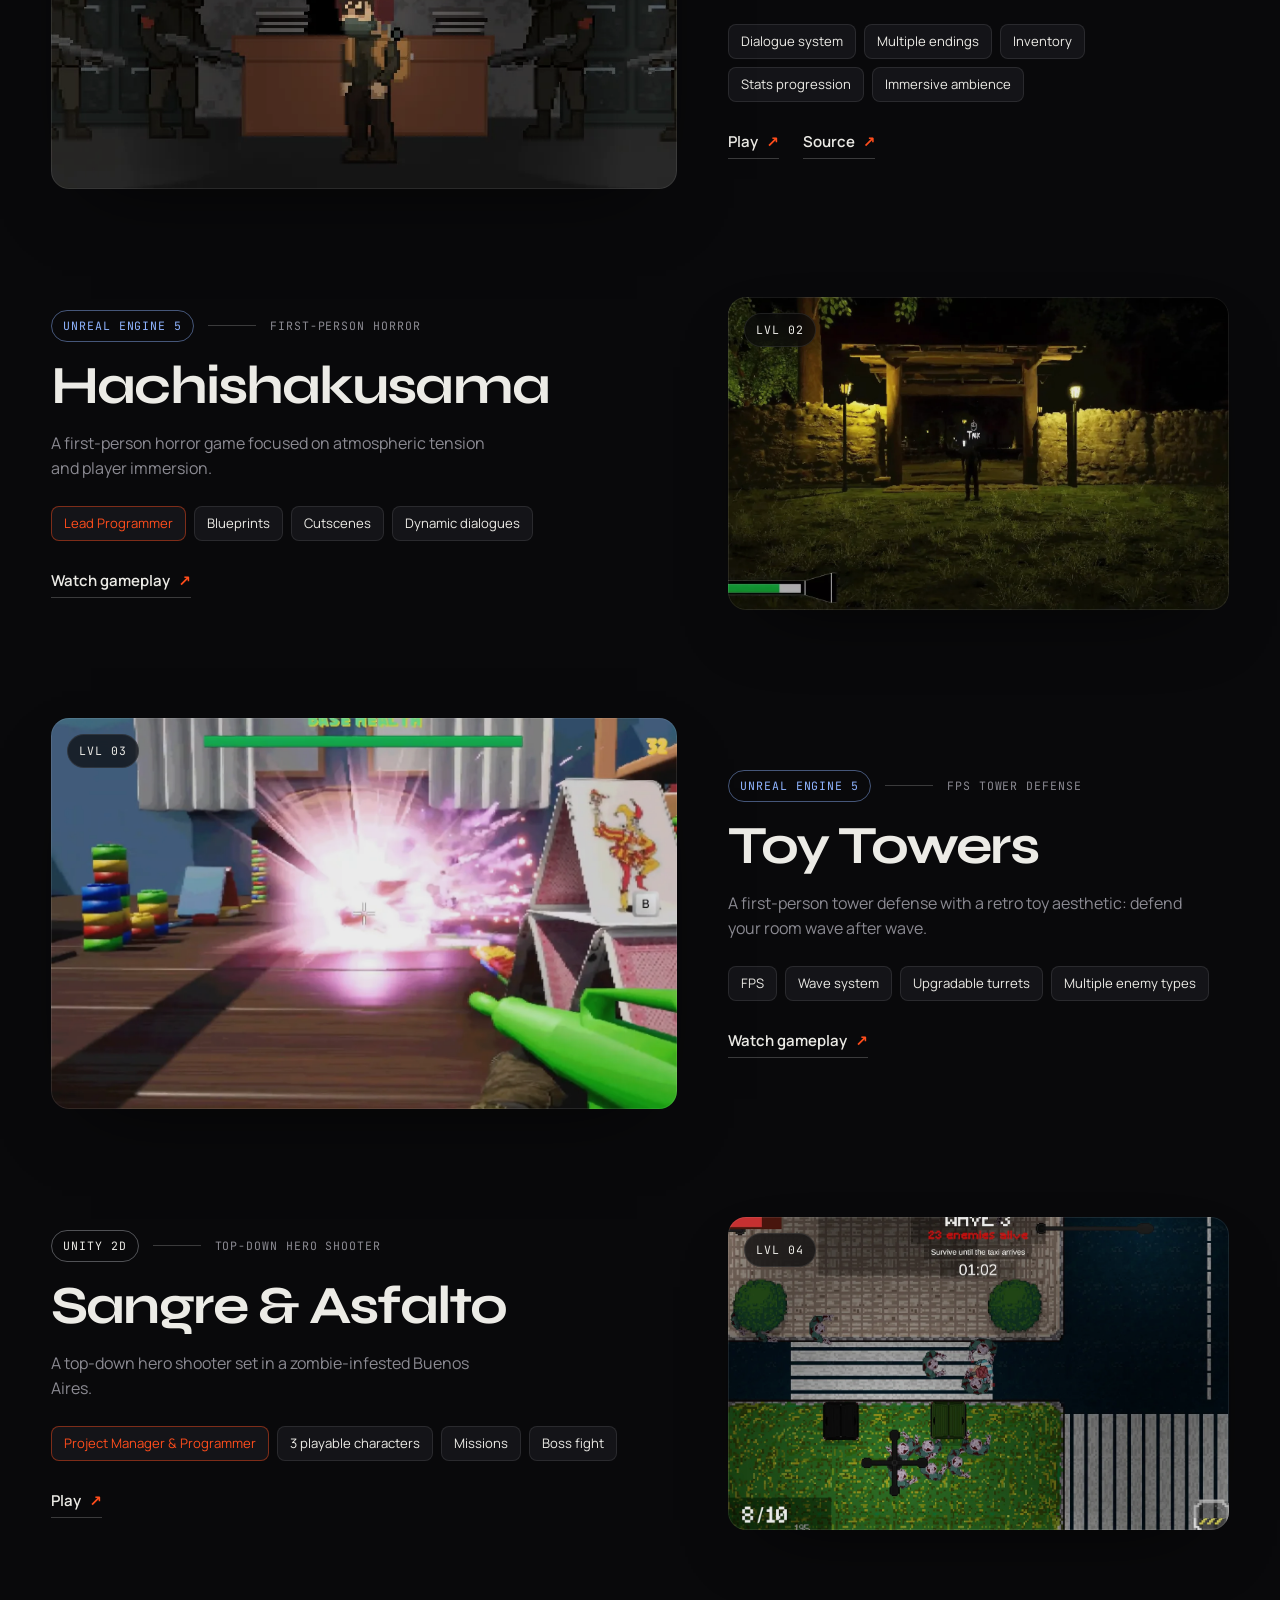
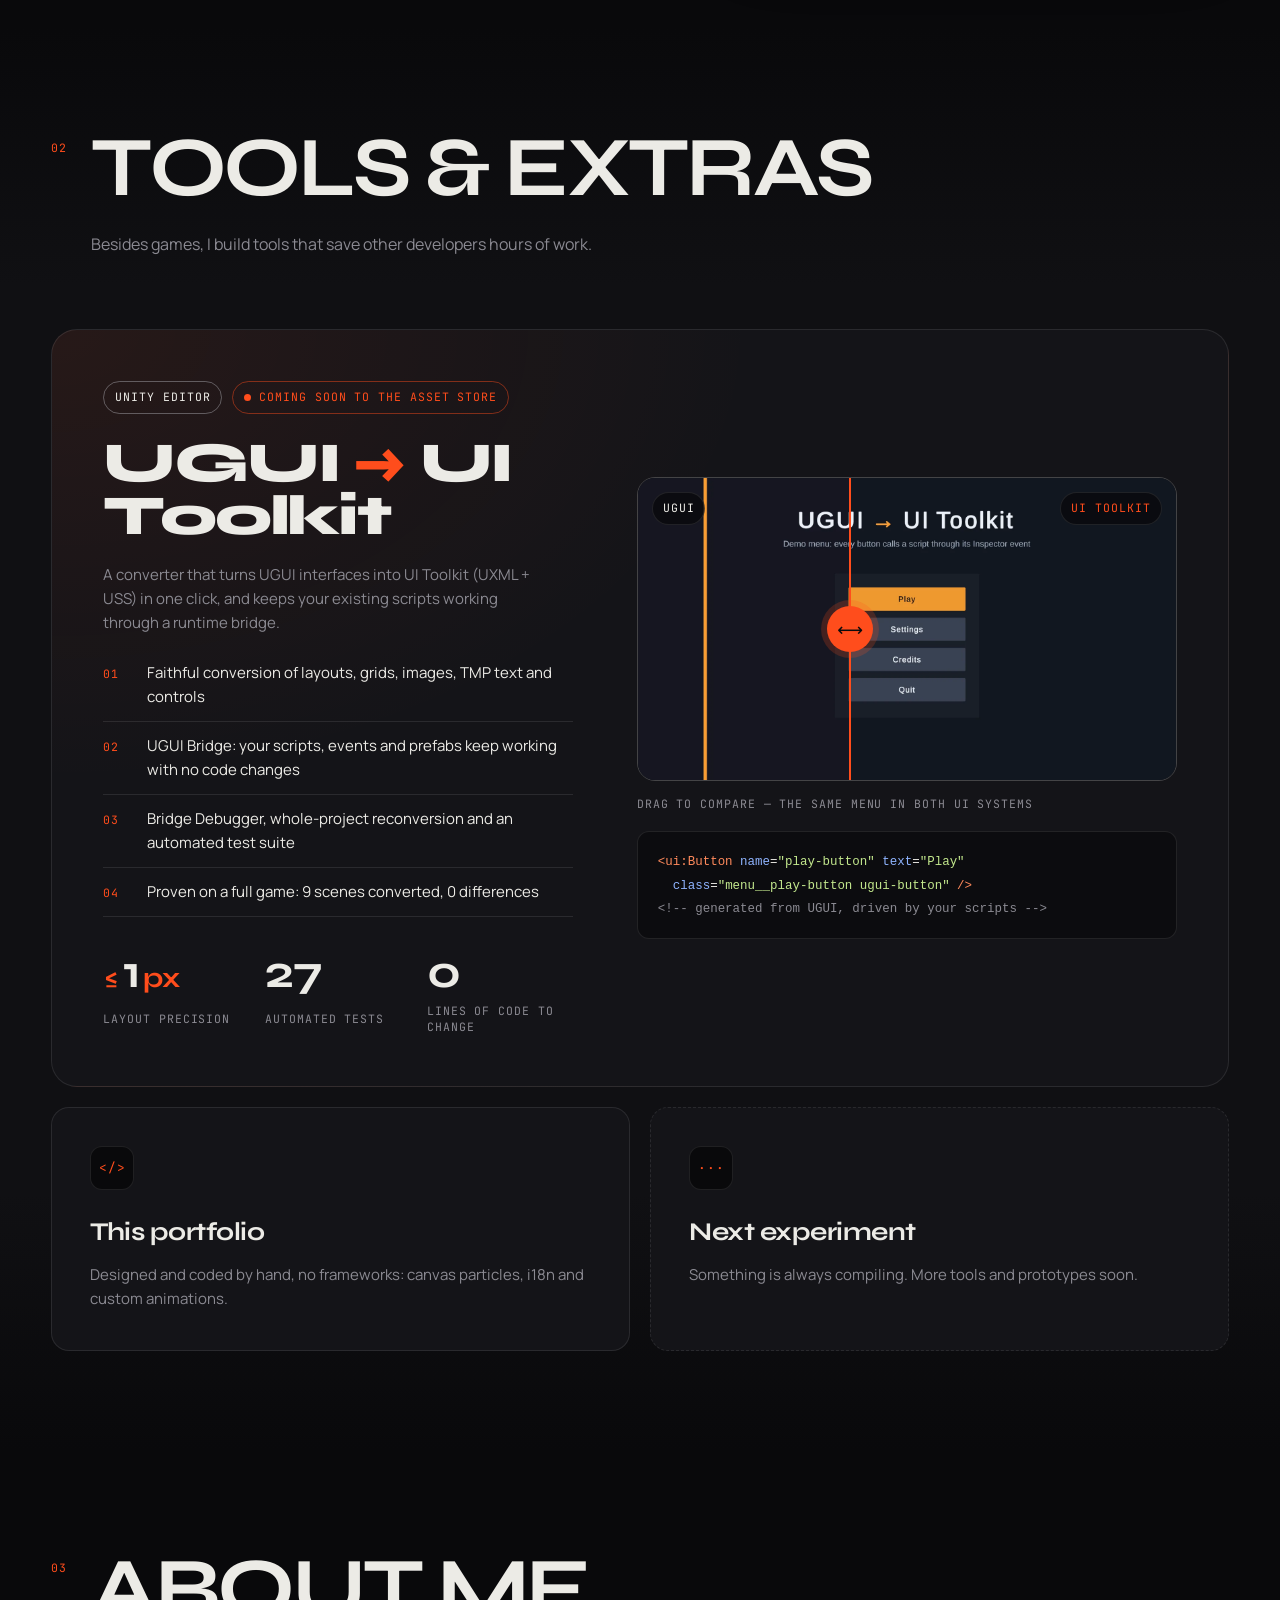
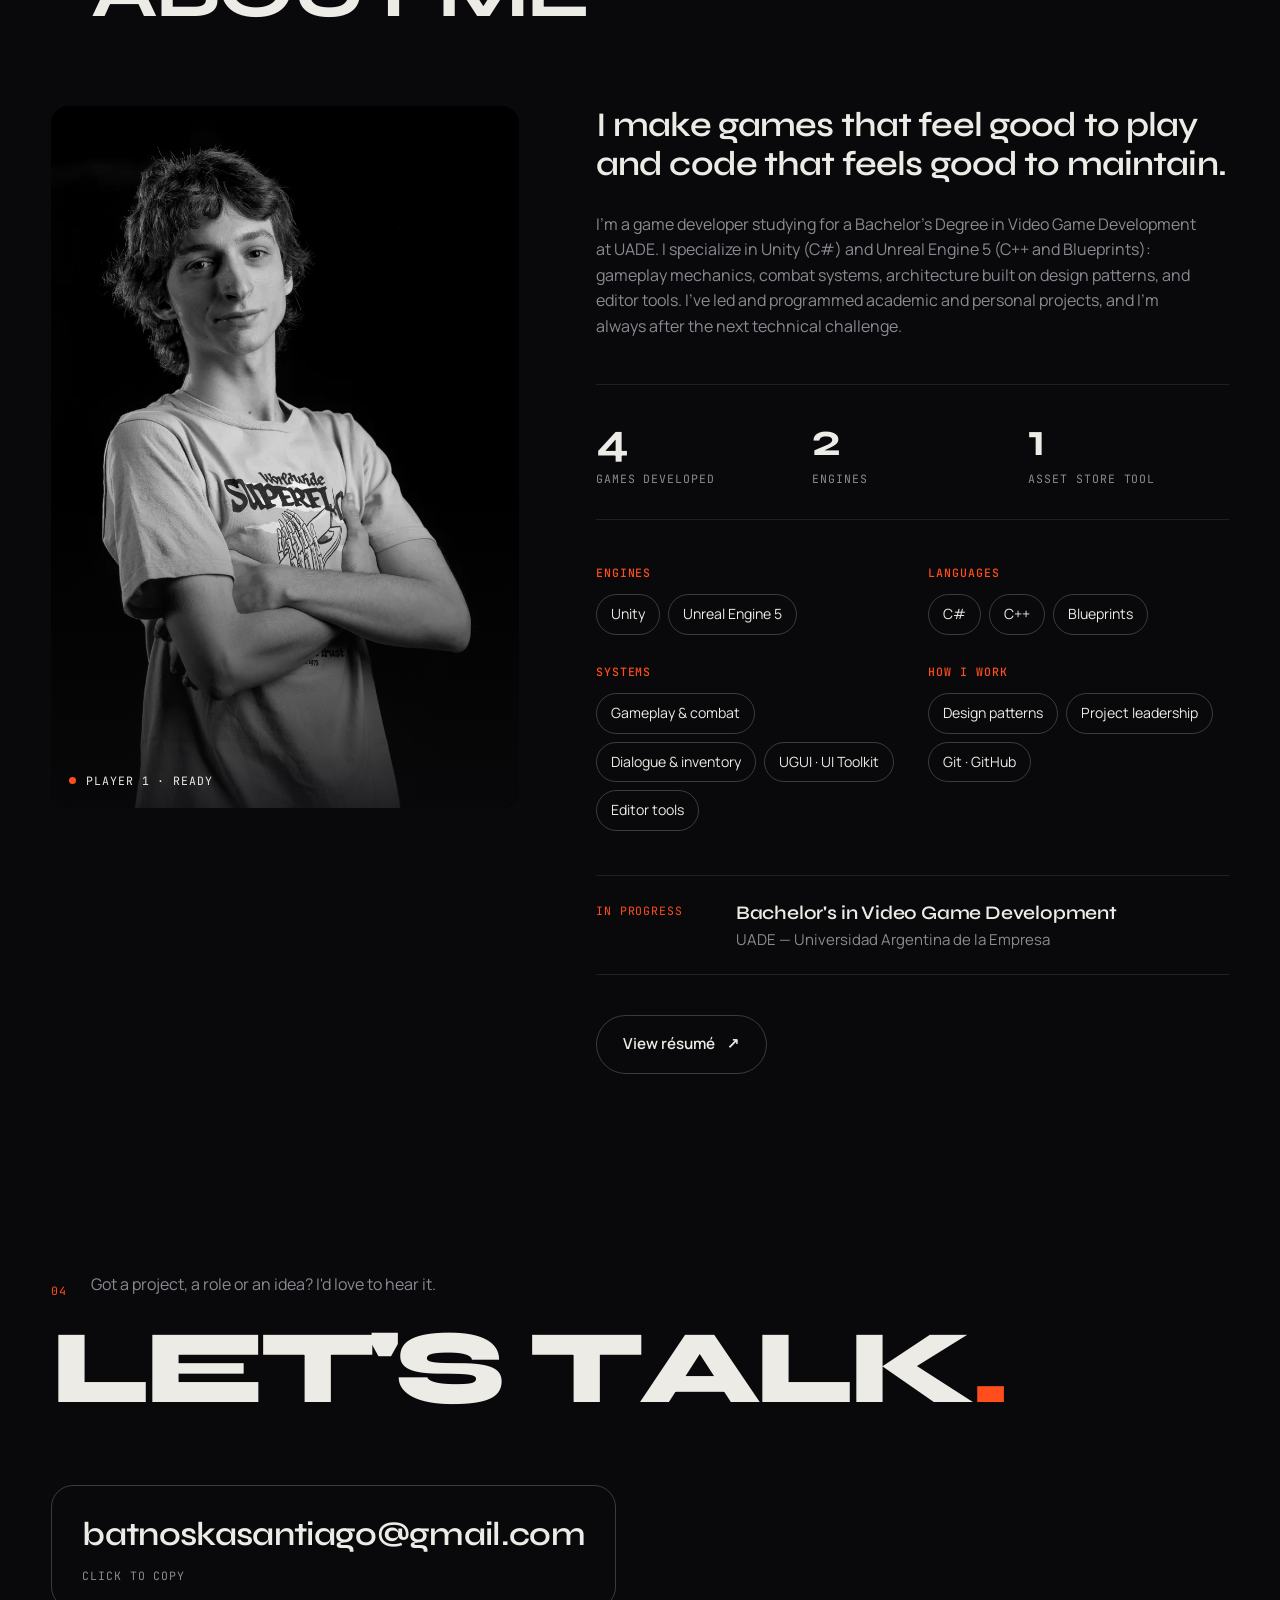
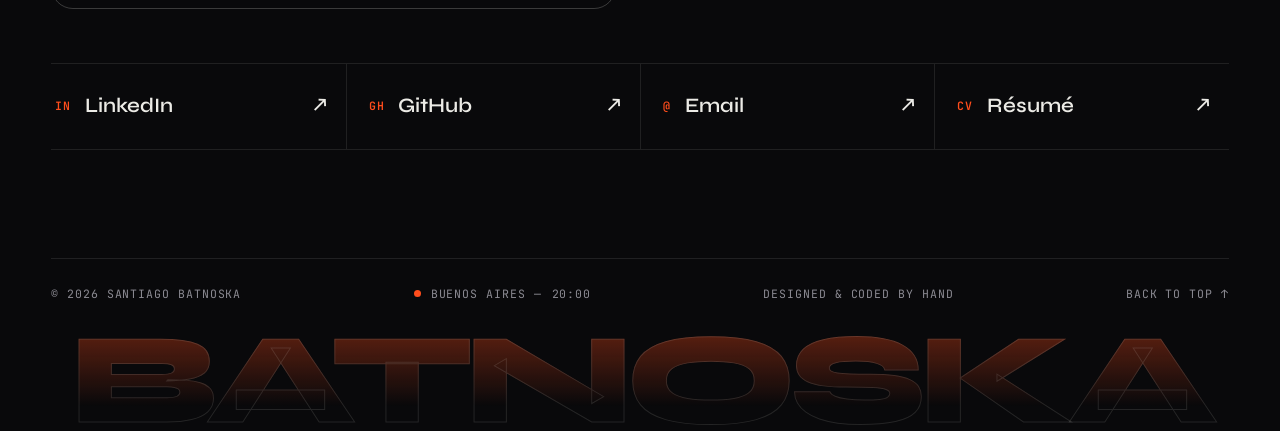
==== commit c1ba7cd8: "nashe" ====
--- a/index.html
+++ b/index.html
@@ -1,297 +1,369 @@
-<!-- 
-  Hello 😊.
-
-  This template is designed and developed by Nisar Hassan Naqvi
-  for anyone to use for free or customize the way they like.
-
-  Github Repo: https://github.com/nisarhassan12/portfolio-template/
-  My Website: https://nisar.dev
-
-  For business & inquires, contact me => syednisarhassan12@gmail.com
--->
-
-<!--
-  Follow the instructions written in comments to create your stunning portfolio
--->
-
 <!DOCTYPE html>
-<html lang="en">
+<html lang="es">
 
 <head>
   <meta charset="UTF-8" />
   <meta name="viewport" content="width=device-width, initial-scale=1.0" />
-  <link rel="shortcut icon" type="image/png" href="./images/favicon.png" />
-
-  <!-- Put your site title here -->
-  <title>
-    Santiago Batnoska | Game Developer
-  </title>
-
-  <meta name="description" content="Add small description of yourslef.">
-  Santiago Batnoska, Junior, Game Developer, Unreal Engine, Unity, C++, C#, Blueprints, Game Design, Indie Games, Open For Work
-  <meta name="keywords" content="Put your name, skills and some coding keywords" />
+  <title>Santiago Batnoska — Game Developer</title>
+  <meta name="description" content="Santiago Batnoska — Game Developer. Gameplay, tools and interactive experiences in Unity (C#) and Unreal Engine 5 (C++)." />
+  <meta name="keywords" content="Santiago Batnoska, Game Developer, Unity, Unreal Engine 5, C#, C++, Blueprints, Gameplay Programmer, Tools, UI Toolkit, Argentina" />
+  <meta name="author" content="Santiago Batnoska" />
+  <meta name="theme-color" content="#09090b" />
+  <meta property="og:type" content="website" />
+  <meta property="og:title" content="Santiago Batnoska — Game Developer" />
+  <meta property="og:description" content="Gameplay, tools and interactive experiences in Unity and Unreal Engine." />
+  <meta property="og:image" content="./images/work/burn-this-city.webp" />
+  <link rel="icon" type="image/png" href="./images/favicon.png" />
+  <link rel="preconnect" href="https://fonts.googleapis.com" />
+  <link rel="preconnect" href="https://fonts.gstatic.com" crossorigin />
+  <link href="https://fonts.googleapis.com/css2?family=JetBrains+Mono:wght@400;500&family=Manrope:wght@400;500;600&family=Syne:wght@500;600;700;800&display=swap" rel="stylesheet" />
   <link rel="stylesheet" href="index.css" />
 </head>
 
-<body>
-
-  <!-- ***** Header ***** -->
-
-  <header class="header" role="banner" id="top">
-    <div class="row">
-      <nav class="nav" role="navigation">
-        <ul class="nav__items">
-          <li class="nav__item"><a href="#work" class="nav__link">Work</a></li>
-          <!-- <li class="nav__item"><a href="#clients" class="nav__link">Clients</a></li> -->
-          <li class="nav__item">
-            <a href="#about" class="nav__link">About</a>
-          </li>
-          <li class="nav__item">
-            <a href="#contact" class="nav__link">Contact</a>
-          </li>
-        </ul>
-      </nav>
+<body class="is-loading">
+  <a class="skip-link" href="#work" data-i18n="skip">Saltar al contenido</a>
+
+  <!-- ===== Boot sequence ===== -->
+  <div class="preloader" aria-hidden="true">
+    <div class="preloader__inner">
+      <div class="preloader__top">
+        <span class="mono">SB_PORTFOLIO.EXE</span>
+        <span class="mono preloader__build">BUILD 2026.1</span>
+      </div>
+      <ul class="preloader__log mono">
+        <li data-i18n="boot1">Inicializando motor…</li>
+        <li data-i18n="boot2">Compilando shaders…</li>
+        <li data-i18n="boot3">Cargando niveles…</li>
+        <li data-i18n="boot4">Encendiendo las brasas…</li>
+      </ul>
+      <div class="preloader__bottom">
+        <div class="preloader__count"><span class="preloader__num">00</span><span class="preloader__pct">%</span></div>
+        <div class="preloader__bar"><span></span></div>
+      </div>
     </div>
-    <div class="header__text-box row">
-      <div class="header__text">
-        <h1 class="heading-primary">
-          <!-- Replace the following name with your name -->
-          <span>Santiago Batnoska</span>
-        </h1>
-        <!-- Put a small paragraph about yourself -->
-        <p>Argentine Game Developer</p>
-        <a href="#contact" class="btn btn--pink">Get in touch</a>
-      </div>
+  </div>
+
+  <div class="grain" aria-hidden="true"></div>
+  <div class="progress" aria-hidden="true"><span></span></div>
+  <div class="cursor" aria-hidden="true"><span class="cursor__dot"></span><span class="cursor__ring"><span class="cursor__label"></span></span></div>
+  <div class="toast mono" role="status" aria-live="polite"></div>
+
+  <!-- ===== Header ===== -->
+  <header class="header">
+    <a href="#top" class="logo" aria-label="Santiago Batnoska">
+      <span class="logo__mark">SB</span>
+      <span class="logo__name">Santiago Batnoska</span>
+    </a>
+    <nav class="nav" aria-label="Main">
+      <a href="#work" class="nav__link"><span class="mono">01</span><span data-i18n="navWork" data-scramble>Proyectos</span></a>
+      <a href="#tools" class="nav__link"><span class="mono">02</span><span data-i18n="navTools" data-scramble>Herramientas</span></a>
+      <a href="#about" class="nav__link"><span class="mono">03</span><span data-i18n="navAbout" data-scramble>Sobre mí</span></a>
+      <a href="#contact" class="nav__link"><span class="mono">04</span><span data-i18n="navContact" data-scramble>Contacto</span></a>
+    </nav>
+    <div class="header__actions">
+      <button class="lang" type="button" aria-label="Cambiar idioma / Change language">
+        <span class="lang__opt" data-lang="es">ES</span><span class="lang__sep">/</span><span class="lang__opt" data-lang="en">EN</span>
+      </button>
+      <button class="menu-btn" type="button" aria-label="Menu" aria-expanded="false"><span></span><span></span></button>
     </div>
   </header>
 
-  <main role="main">
-
-    <!-- ***** Work ***** -->
-
-    <section class="work" id="work">
-      <div class="row">
-        <h2>My Work</h2>
-        <div class="work__boxes">
-
-          <!-- Each div with the work__box class is a project. -->
-
-          <div class="work__box">
-            <div class="work__text">
-              <h3>Burn This City</h3>
-              <p>
-                A Side-Scrolling Narrative Adventure Game in Unity 2D, set in a
-                dystopian steampunk city.
-              </p>
-              <ul class="work__list">
-                <li>Dialogue System</li>
-                <li>Multiple Endings</li>
-                <li>Strong Narrative</li>
-                <li>Immersive Ambience</li>
-                <li>Inventory Management</li>
-                <li>Stats Progression</li>
-              </ul>
-
-              <div class="work__links">
-                <a href="https://cur4.itch.io/burn-this-city" target="_blank" class="link__text">
-                  View Site <span>&rarr;</span>
-                </a>
-                <a href="https://github.com/eminavoid/Burn-This-City" title="View Source Code" target="_blank">
-                  <img src="./images/github.svg" class="work__code" alt="GitHub">
-                </a>
+  <div class="mobile-menu">
+    <a href="#work"><span class="mono">01</span><span data-i18n="navWork">Proyectos</span></a>
+    <a href="#tools"><span class="mono">02</span><span data-i18n="navTools">Herramientas</span></a>
+    <a href="#about"><span class="mono">03</span><span data-i18n="navAbout">Sobre mí</span></a>
+    <a href="#contact"><span class="mono">04</span><span data-i18n="navContact">Contacto</span></a>
+  </div>
+
+  <main id="top">
+
+    <!-- ===== Hero ===== -->
+    <section class="hero">
+      <canvas class="hero__embers" aria-hidden="true"></canvas>
+      <div class="hero__vignette" aria-hidden="true"></div>
+      <div class="hud" aria-hidden="true">
+        <span class="hud__corner hud__corner--tl"></span><span class="hud__corner hud__corner--tr"></span>
+        <span class="hud__corner hud__corner--bl"></span><span class="hud__corner hud__corner--br"></span>
+        <span class="hud__readout mono">X <b class="hud__x">0000</b> · Y <b class="hud__y">0000</b></span>
+        <span class="hud__fps mono"><b class="hud__fps-num">60</b> FPS</span>
+      </div>
+
+      <div class="hero__content">
+        <p class="hero__kicker mono reveal-up"><span class="dot dot--live"></span><span data-i18n="heroKicker">Game Developer · Buenos Aires, AR</span></p>
+        <h1 class="hero__title" aria-label="Santiago Batnoska" data-fit>
+          <span class="hero__line"><span class="hero__word" data-split>Santiago</span></span>
+          <span class="hero__line"><span class="hero__word hero__word--outline" data-split>Batnoska</span></span>
+        </h1>
+        <div class="hero__bottom">
+          <p class="hero__lead reveal-up" data-i18n="heroLead">Programo sistemas de gameplay, herramientas y experiencias interactivas en Unity y Unreal Engine.</p>
+          <div class="hero__role reveal-up">
+            <span class="mono hero__role-label" data-i18n="heroNow">Enfoque</span>
+            <span class="hero__role-text"><span class="typer"></span><span class="typer__caret"></span></span>
+          </div>
+        </div>
+        <div class="hero__cta reveal-up">
+          <a href="#work" class="btn btn--solid" data-magnetic><span data-i18n="ctaWork">Ver proyectos</span><span class="btn__arrow">→</span></a>
+          <a href="#contact" class="btn btn--ghost" data-magnetic><span data-i18n="ctaContact">Hablemos</span></a>
+        </div>
+      </div>
+
+      <a href="#work" class="scroll-cue mono" aria-label="Scroll"><span data-i18n="scroll">Scroll</span><span class="scroll-cue__line"></span></a>
+    </section>
+
+    <!-- ===== Marquee ===== -->
+    <div class="marquee" aria-hidden="true">
+      <div class="marquee__track">
+        <span>Unity</span><i>✦</i><span>Unreal Engine 5</span><i>✦</i><span>C#</span><i>✦</i><span>C++</span><i>✦</i><span>Blueprints</span><i>✦</i><span>Gameplay Systems</span><i>✦</i><span>UI Toolkit</span><i>✦</i><span>Editor Tools</span><i>✦</i><span>Design Patterns</span><i>✦</i>
+        <span>Unity</span><i>✦</i><span>Unreal Engine 5</span><i>✦</i><span>C#</span><i>✦</i><span>C++</span><i>✦</i><span>Blueprints</span><i>✦</i><span>Gameplay Systems</span><i>✦</i><span>UI Toolkit</span><i>✦</i><span>Editor Tools</span><i>✦</i><span>Design Patterns</span><i>✦</i>
+      </div>
+    </div>
+
+    <!-- ===== Work ===== -->
+    <section class="section work" id="work">
+      <div class="section__head">
+        <span class="section__index mono">01</span>
+        <h2 class="section__title" data-split data-i18n="workTitle">Proyectos seleccionados</h2>
+        <p class="section__sub" data-reveal data-i18n="workSub">Juegos en los que programé, lideré y di forma a sus sistemas. Elegí un nivel.</p>
+      </div>
+
+      <div class="filters" role="group" aria-label="Filter" data-reveal>
+        <button class="chip is-active" type="button" data-filter="all"><span data-i18n="filterAll">Todos</span><sup class="mono">4</sup></button>
+        <button class="chip" type="button" data-filter="unity">Unity<sup class="mono">2</sup></button>
+        <button class="chip" type="button" data-filter="unreal">Unreal<sup class="mono">2</sup></button>
+      </div>
+
+      <div class="projects">
+        <article class="project" data-engine="unity" data-reveal>
+          <a class="project__media" href="https://cur4.itch.io/burn-this-city" target="_blank" rel="noopener" data-tilt data-cursor="play">
+            <img src="./images/work/burn-this-city.webp" alt="Burn This City" loading="lazy" width="951" height="526" />
+            <span class="project__glare"></span>
+            <span class="project__level mono">LVL 01</span>
+          </a>
+          <div class="project__info">
+            <div class="project__meta mono"><span class="tag tag--unity">Unity 2D</span><span class="project__rule"></span><span data-i18n="genre1">Aventura narrativa</span></div>
+            <h3 class="project__title">Burn This City</h3>
+            <p class="project__desc" data-i18n="desc1">Aventura narrativa side-scroller ambientada en una ciudad steampunk distópica, donde cada decisión pesa.</p>
+            <ul class="project__tags">
+              <li data-i18n="t1a">Sistema de diálogos</li><li data-i18n="t1b">Múltiples finales</li><li data-i18n="t1c">Inventario</li><li data-i18n="t1d">Progresión de stats</li><li data-i18n="t1e">Ambientación inmersiva</li>
+            </ul>
+            <div class="project__links">
+              <a href="https://cur4.itch.io/burn-this-city" target="_blank" rel="noopener" class="link-arrow" data-magnetic><span data-i18n="play">Jugar</span><span>↗</span></a>
+              <a href="https://github.com/eminavoid/Burn-This-City" target="_blank" rel="noopener" class="link-arrow" data-magnetic><span data-i18n="code">Código</span><span>↗</span></a>
+            </div>
+          </div>
+        </article>
+
+        <article class="project project--flip" data-engine="unreal" data-reveal>
+          <a class="project__media" href="https://youtu.be/LaMZ6-4bWR4" target="_blank" rel="noopener" data-tilt data-cursor="watch">
+            <img src="./images/work/hachishakusama.webp" alt="Hachishakusama" loading="lazy" width="1600" height="900" />
+            <span class="project__glare"></span>
+            <span class="project__level mono">LVL 02</span>
+          </a>
+          <div class="project__info">
+            <div class="project__meta mono"><span class="tag tag--unreal">Unreal Engine 5</span><span class="project__rule"></span><span data-i18n="genre2">Horror en primera persona</span></div>
+            <h3 class="project__title">Hachishakusama</h3>
+            <p class="project__desc" data-i18n="desc2">Horror en primera persona centrado en la tensión atmosférica y la inmersión del jugador.</p>
+            <ul class="project__tags">
+              <li class="is-role">Lead Programmer</li><li>Blueprints</li><li data-i18n="t2a">Cinemáticas</li><li data-i18n="t2b">Diálogos dinámicos</li>
+            </ul>
+            <div class="project__links">
+              <a href="https://youtu.be/LaMZ6-4bWR4" target="_blank" rel="noopener" class="link-arrow" data-magnetic><span data-i18n="gameplay">Ver gameplay</span><span>↗</span></a>
+            </div>
+          </div>
+        </article>
+
+        <article class="project" data-engine="unreal" data-reveal>
+          <a class="project__media" href="https://youtu.be/d79aSpLChrM" target="_blank" rel="noopener" data-tilt data-cursor="watch">
+            <img src="./images/work/toy-towers.webp" alt="Toy Towers" loading="lazy" width="1600" height="900" />
+            <span class="project__glare"></span>
+            <span class="project__level mono">LVL 03</span>
+          </a>
+          <div class="project__info">
+            <div class="project__meta mono"><span class="tag tag--unreal">Unreal Engine 5</span><span class="project__rule"></span><span data-i18n="genre3">Tower defense FPS</span></div>
+            <h3 class="project__title">Toy Towers</h3>
+            <p class="project__desc" data-i18n="desc3">Tower defense en primera persona con una estética retro de juguetes: defendé tu cuarto oleada tras oleada.</p>
+            <ul class="project__tags">
+              <li>FPS</li><li data-i18n="t3a">Sistema de oleadas</li><li data-i18n="t3b">Torretas con mejoras</li><li data-i18n="t3c">Varios tipos de enemigos</li>
+            </ul>
+            <div class="project__links">
+              <a href="https://youtu.be/d79aSpLChrM" target="_blank" rel="noopener" class="link-arrow" data-magnetic><span data-i18n="gameplay">Ver gameplay</span><span>↗</span></a>
+            </div>
+          </div>
+        </article>
+
+        <article class="project project--flip" data-engine="unity" data-reveal>
+          <a class="project__media" href="https://zero0110110.itch.io/sangre-asfalto" target="_blank" rel="noopener" data-tilt data-cursor="play">
+            <img src="./images/work/sangre-asfalto.webp" alt="Sangre &amp; Asfalto" loading="lazy" width="1600" height="900" />
+            <span class="project__glare"></span>
+            <span class="project__level mono">LVL 04</span>
+          </a>
+          <div class="project__info">
+            <div class="project__meta mono"><span class="tag tag--unity">Unity 2D</span><span class="project__rule"></span><span data-i18n="genre4">Hero shooter top-down</span></div>
+            <h3 class="project__title">Sangre &amp; Asfalto</h3>
+            <p class="project__desc" data-i18n="desc4">Hero shooter top-down en una Buenos Aires infestada de zombies.</p>
+            <ul class="project__tags">
+              <li class="is-role">Project Manager &amp; Programmer</li><li data-i18n="t4a">3 personajes jugables</li><li data-i18n="t4b">Misiones</li><li>Boss fight</li>
+            </ul>
+            <div class="project__links">
+              <a href="https://zero0110110.itch.io/sangre-asfalto" target="_blank" rel="noopener" class="link-arrow" data-magnetic><span data-i18n="play">Jugar</span><span>↗</span></a>
+            </div>
+          </div>
+        </article>
+      </div>
+    </section>
+
+    <!-- ===== Tools & extras ===== -->
+    <section class="section tools" id="tools">
+      <div class="section__head">
+        <span class="section__index mono">02</span>
+        <h2 class="section__title" data-split data-i18n="toolsTitle">Herramientas &amp; extras</h2>
+        <p class="section__sub" data-reveal data-i18n="toolsSub">Además de juegos, construyo herramientas que les ahorran horas a otros desarrolladores.</p>
+      </div>
+
+      <article class="tool" data-reveal>
+        <div class="tool__info">
+          <div class="tool__badges mono">
+            <span class="tag tag--unity">Unity Editor</span>
+            <span class="tag tag--soon"><span class="dot dot--live"></span><span data-i18n="soon">Próximamente en Asset Store</span></span>
+          </div>
+          <h3 class="tool__title">UGUI <span class="tool__arrow">→</span> UI Toolkit</h3>
+          <p class="tool__lead" data-i18n="toolLead">Un convertidor que transforma interfaces UGUI en UI Toolkit (UXML + USS) con un click, y mantiene funcionando los scripts que ya existen gracias a un puente en runtime.</p>
+          <ul class="tool__features">
+            <li><span class="mono">01</span><span data-i18n="f1">Conversión fiel de layouts, grids, imágenes, texto TMP y controles</span></li>
+            <li><span class="mono">02</span><span data-i18n="f2">UGUI Bridge: tus scripts, eventos y prefabs siguen andando sin tocar código</span></li>
+            <li><span class="mono">03</span><span data-i18n="f3">Bridge Debugger, reconversión de proyectos enteros y suite de tests automatizados</span></li>
+            <li><span class="mono">04</span><span data-i18n="f4">Probada en un juego completo: 9 escenas convertidas, 0 diferencias</span></li>
+          </ul>
+          <div class="tool__stats">
+            <div class="stat"><span class="stat__pre">≤</span><span class="stat__num" data-count="1">0</span><span class="stat__unit">px</span><span class="stat__label mono" data-i18n="s1">precisión de layout</span></div>
+            <div class="stat"><span class="stat__num" data-count="28">0</span><span class="stat__label mono" data-i18n="s2">tests automatizados</span></div>
+            <div class="stat"><span class="stat__num" data-count="0">0</span><span class="stat__label mono" data-i18n="s3">líneas de código a cambiar</span></div>
+          </div>
+        </div>
+
+        <div class="tool__visual">
+          <div class="compare" style="--pos: 50%;" data-cursor="drag">
+            <img src="./images/tools/converter-uitk.webp" alt="UI Toolkit" loading="lazy" width="1600" height="900" />
+            <div class="compare__before"><img src="./images/tools/converter-ugui.webp" alt="UGUI" loading="lazy" width="1600" height="900" /></div>
+            <span class="compare__label compare__label--l mono">UGUI</span>
+            <span class="compare__label compare__label--r mono">UI TOOLKIT</span>
+            <span class="compare__handle"><span>⟷</span></span>
+            <input class="compare__range" type="range" min="0" max="100" value="50" aria-label="UGUI / UI Toolkit" />
+          </div>
+          <p class="compare__hint mono" data-i18n="compareHint">Arrastrá para comparar — el mismo menú en los dos sistemas de UI</p>
+          <pre class="code mono" aria-label="UXML"><code><span class="c-tag">&lt;ui:Button</span> <span class="c-attr">name</span>=<span class="c-str">"play-button"</span> <span class="c-attr">text</span>=<span class="c-str">"Play"</span>
+  <span class="c-attr">class</span>=<span class="c-str">"menu__play-button ugui-button"</span> <span class="c-tag">/&gt;</span>
+<span class="c-com">&lt;!-- generated from UGUI, driven by your scripts --&gt;</span></code></pre>
+        </div>
+      </article>
+
+      <div class="extras">
+        <article class="extra" data-reveal data-tilt>
+          <span class="extra__icon mono">&lt;/&gt;</span>
+          <h3 data-i18n="x1Title">Este portfolio</h3>
+          <p data-i18n="x1Desc">Diseñado y programado a mano, sin frameworks: partículas en canvas, i18n y animaciones propias.</p>
+        </article>
+        <article class="extra extra--soon" data-reveal data-tilt>
+          <span class="extra__icon mono">···</span>
+          <h3 data-i18n="x2Title">Próximo experimento</h3>
+          <p data-i18n="x2Desc">Siempre hay algo compilando. Pronto, más herramientas y prototipos.</p>
+        </article>
+      </div>
+    </section>
+
+    <!-- ===== About ===== -->
+    <section class="section about" id="about">
+      <div class="section__head">
+        <span class="section__index mono">03</span>
+        <h2 class="section__title" data-split data-i18n="aboutTitle">Sobre mí</h2>
+      </div>
+
+      <div class="about__grid">
+        <figure class="about__photo" data-reveal>
+          <img src="./images/portrait.webp" alt="Santiago Batnoska" loading="lazy" width="900" height="1350" />
+          <figcaption class="mono"><span class="dot dot--live"></span><span data-i18n="photoCaption">Player 1 · Listo</span></figcaption>
+        </figure>
+
+        <div class="about__body">
+          <p class="about__intro" data-reveal data-i18n="aboutIntro">Hago juegos que se sienten bien al jugarlos y código que se siente bien al mantenerlo.</p>
+          <p class="about__text" data-reveal data-i18n="aboutText">Soy desarrollador de videojuegos y estudio la Licenciatura en Desarrollo de Videojuegos en UADE. Me especializo en Unity (C#) y Unreal Engine 5 (C++ y Blueprints): mecánicas de gameplay, sistemas de combate, arquitectura con patrones de diseño y herramientas de editor. Lideré y programé proyectos académicos y personales, y siempre busco el próximo desafío técnico.</p>
+
+          <div class="about__stats" data-reveal>
+            <div class="stat"><span class="stat__num" data-count="4">0</span><span class="stat__label mono" data-i18n="a1">juegos desarrollados</span></div>
+            <div class="stat"><span class="stat__num" data-count="2">0</span><span class="stat__label mono" data-i18n="a2">motores</span></div>
+            <div class="stat"><span class="stat__num" data-count="1">0</span><span class="stat__label mono" data-i18n="a3">herramienta para Asset Store</span></div>
+          </div>
+
+          <div class="skills" data-reveal>
+            <div class="skills__group">
+              <h4 class="mono" data-i18n="sk1">Motores</h4>
+              <ul><li>Unity</li><li>Unreal Engine 5</li></ul>
+            </div>
+            <div class="skills__group">
+              <h4 class="mono" data-i18n="sk2">Lenguajes</h4>
+              <ul><li>C#</li><li>C++</li><li>Blueprints</li></ul>
+            </div>
+            <div class="skills__group">
+              <h4 class="mono" data-i18n="sk3">Sistemas</h4>
+              <ul><li data-i18n="sk3a">Gameplay &amp; combate</li><li data-i18n="sk3b">Diálogos &amp; inventario</li><li>UGUI · UI Toolkit</li><li data-i18n="sk3c">Herramientas de editor</li></ul>
+            </div>
+            <div class="skills__group">
+              <h4 class="mono" data-i18n="sk4">Forma de trabajo</h4>
+              <ul><li data-i18n="sk4a">Patrones de diseño</li><li data-i18n="sk4b">Liderazgo de proyecto</li><li>Git · GitHub</li></ul>
+            </div>
+          </div>
+
+          <div class="timeline" data-reveal>
+            <div class="timeline__item">
+              <span class="timeline__when mono" data-i18n="eduWhen">En curso</span>
+              <div>
+                <h4 data-i18n="eduTitle">Licenciatura en Desarrollo de Videojuegos</h4>
+                <p>UADE — Universidad Argentina de la Empresa</p>
               </div>
             </div>
-            <div class="work__image-box">
-              <img src="./images/burn.png" class="work__image" alt="Project 1" />
-            </div>
-          </div>
-
-          <div class="work__box">
-            <div class="work__text">
-              <h3>Hachishakusama</h3>
-              <p>
-                A first-person horror game in Unreal Engine 5, focusing on
-                atmospheric tension and player immersion.
-              </p>
-              <ul class="work__list">
-                <li>Blueprints</li>
-                <li>Cutscenes</li>
-                <li>Dynamic Dialogues</li>
-                <li>Lead Programmer</li>
-              </ul>
-
-              <div class="work__links">
-                <a href="https://youtu.be/LaMZ6-4bWR4" target="_blank" class="link__text">
-                  Gameplay <span>&rarr;</span>
-                </a>
-                <!-- <a href="https://github.com/nisarhassan12/portfolio" title="View Source Code" target="_blank">
-                  <img src="./images/github.svg" class="work__code" alt="GitHub">
-                </a> -->
-              </div>
-            </div>
-            <div class="work__image-box">
-              <img src="./images/screen-ponja.png" class="work__image" alt="Project 1" />
-            </div>
-          </div>
-
-          <div class="work__box">
-            <div class="work__text">
-              <h3>Toy Towers</h3>
-              <p>
-                A first-person tower defense game in Unreal Engine 5 with a retro toy-themed aesthetic.
-              </p>
-              <ul class="work__list">
-                <li>FPS</li>
-                <li>Wave System</li>
-                <li>Turret System w/ Upgrades</li>
-                <li>Multiple Enemy Types</li>
-              </ul>
-
-              <div class="work__links">
-                <a href="https://youtu.be/d79aSpLChrM" class="link__text">
-                  Gameplay <span>&rarr;</span>
-                </a>
-                <!-- <a href="#">
-                  <img src="./images/github.svg" class="work__code" title="View Source Code" alt="GitHub">
-                </a> -->
-              </div>
-            </div>
-            <div class="work__image-box">
-              <img src="./images/toy-towers.png" class="work__image" alt="Project 1" />
-            </div>
-          </div>
-
-          <div class="work__box">
-            <div class="work__text">
-              <h3>Sangre & Asfalto</h3>
-              <p>
-                A 2D top-down hero-shooter in Unity, set in a zombie infested Buenos Aires.
-              </p>
-              <ul class="work__list">
-                <li>Project Manager and Programmer</li>
-                <li>3 Playable Characters w/ Skills, Weapons and Stats</li>
-                <li>Mission Objectives</li>
-                <li>Boss Fight</li>
-              </ul>
-
-              <div class="work__links">
-                <a href="https://zero0110110.itch.io/sangre-asfalto" class="link__text">
-                  Visit Site <span>&rarr;</span>
-                </a>
-                <!-- <a href="#">
-                  <img src="./images/github.svg" class="work__code" title="View Source Code" alt="GitHub">
-                </a> -->
-              </div>
-            </div>
-            <div class="work__image-box">
-              <img src="./images/sangre-asfalto.png" class="work__image" alt="Project 3" />
-            </div>
-          </div>
-        </div>
-      </div>
-    </section>
-
-    <!-- ***** Clients ***** -->
-
-    <!-- <section class="client" id="clients">
-      <div class="row">
-        <h2>Clients</h2>
-        <div class="client__logos">
-          <img src="./images/ronjones.png" class="client__logo" alt="Company 2" />
-          <img src="./images/goldengrid.png" class="client__logo" alt="Company 3" />
-          <img src="./images/bullseye.png" class="client__logo" alt="Company 1" />
-          <img src="./images/mighty-furnitures.png" class="client__logo" alt="Company 1" />
-          <img src="./images/fastlane.png" class="client__logo" alt="Company 3" />
-          <img src="./images/chippy.png" class="client__logo" alt="Company 1" />
-        </div>
-      </div>
-    </section> -->
-
-    <!-- ***** About ***** -->
-
-    <section class="about" id="about">
-      <div class="row">
-        <h2>About Me</h2>
-        <div class="about__content">
-          <div class="about__text">
-            <!-- Replace the below paragraph with info about yourself -->
-            <p>
-              I’m Santiago Batnoska, a Game Developer currently pursuing a Bachelor’s Degree in Video Game Development at Universidad Argentina de la Empresa (UADE). I specialize in Unity (C#) and Unreal Engine 5 (C++), with experience designing and programming gameplay mechanics, combat systems, and game architecture using design patterns. I’ve contributed to both academic and personal projects, taking on key programming roles and project leadership responsibilities. I’m passionate about creating immersive and technically solid interactive experiences, and I’m always eager to learn and take on new challenges within the game industry.
-            </p>
-            <!-- Provide a link to your resume -->
-            <a href="https://drive.google.com/file/d/1z5KHOZ7yaZt6cnhe5U5VOO0Xew8_8aX4/view?usp=sharing" class="btn">My Resume</a>
-          </div>
-
-          <div class="about__photo-container">
-            <!-- Add a nice photo of yourself -->
-            <img class="about__photo" src="./images/DSC_1989 (1).jpg" alt="" />
-          </div>
-        </div>
-      </div>
+          </div>
+
+          <a href="https://drive.google.com/file/d/1z5KHOZ7yaZt6cnhe5U5VOO0Xew8_8aX4/view?usp=sharing" target="_blank" rel="noopener" class="btn btn--ghost" data-magnetic data-reveal><span data-i18n="resume">Ver CV</span><span class="btn__arrow">↗</span></a>
+        </div>
+      </div>
+    </section>
+
+    <!-- ===== Contact ===== -->
+    <section class="section contact" id="contact">
+      <div class="section__head">
+        <span class="section__index mono">04</span>
+        <p class="section__sub" data-reveal data-i18n="contactSub">¿Tenés un proyecto, un puesto o una idea? Me encantaría escucharla.</p>
+      </div>
+      <h2 class="contact__title" data-fit><span data-split data-i18n="contactTitle">Hablemos.</span></h2>
+
+      <div class="contact__actions" data-reveal>
+        <button class="email" type="button" data-email="batnoskasantiago@gmail.com" data-magnetic data-cursor="copy">
+          <span class="email__addr">batnoskasantiago@gmail.com</span>
+          <span class="email__hint mono" data-i18n="copy">Click para copiar</span>
+        </button>
+      </div>
+
+      <ul class="socials" data-reveal>
+        <li><a href="https://www.linkedin.com/in/santiago-batnoska/" target="_blank" rel="noopener" data-magnetic><span class="mono">IN</span>LinkedIn<span class="socials__arrow">↗</span></a></li>
+        <li><a href="https://github.com/Batnoska" target="_blank" rel="noopener" data-magnetic><span class="mono">GH</span>GitHub<span class="socials__arrow">↗</span></a></li>
+        <li><a href="mailto:batnoskasantiago@gmail.com" data-magnetic><span class="mono">@</span>Email<span class="socials__arrow">↗</span></a></li>
+        <li><a href="https://drive.google.com/file/d/1z5KHOZ7yaZt6cnhe5U5VOO0Xew8_8aX4/view?usp=sharing" target="_blank" rel="noopener" data-magnetic><span class="mono">CV</span><span data-i18n="cv">Currículum</span><span class="socials__arrow">↗</span></a></li>
+      </ul>
     </section>
   </main>
 
-  <!-- ***** Contact ***** -->
-
-  <section class="contact" id="contact">
-    <div class="row">
-      <h2>Get in Touch</h2>
-      <div class="contact__info">
-        <p>
-          Are you looking for a passionate Game Developer to collaborate on your next Unity or Unreal Engine 5 project? Have questions, ideas, or just want to talk about game development? Feel free to reach out — I’m always open to connect, share knowledge, or explore new opportunities in the industry. 😊
-The best way to contact me is via email — I’ll make sure to reply as soon as possible!
-        </p>
-        <!-- Replace the email with yours -->
-        <a href="mailto:batnoskasantiago@gmail.com" class="btn">batnoskasantiago@gmail.com</a>
-      </div>
+  <!-- ===== Footer ===== -->
+  <footer class="footer">
+    <div class="footer__row">
+      <span class="mono">© <span class="year">2026</span> Santiago Batnoska</span>
+      <span class="mono footer__clock"><span class="dot dot--live"></span>Buenos Aires — <span class="clock">--:--</span></span>
+      <span class="mono" data-i18n="handmade">Diseñado y programado a mano</span>
+      <a href="#top" class="mono footer__top" data-magnetic><span data-i18n="backTop">Volver arriba</span> ↑</a>
     </div>
-  </section>
-
-  <!-- ***** Footer ***** -->
-
-  <footer role="contentinfo" class="footer">
-    <div class="row">
-      <!-- Update the links to point to your accounts -->
-      <ul class="footer__social-links">
-        <!-- <li class="footer__social-link-item">
-          <a href="https://twitter.com/nisarhassan12/" title="Link to Twitter Profile">
-            <img src="./images/twitter.svg" class="footer__social-image" alt="Twitter">
-          </a>
-        </li> -->
-        <li class="footer__social-link-item">
-          <a href="https://github.com/Batnoska" title="Link to Github Profile">
-            <img src="./images/github.svg" class="footer__social-image" alt="Github">
-          </a>
-        </li>
-        <!-- <li class="footer__social-link-item">
-          <a href="https://codepen.io/nisar_hassan" title="Link to Codepen Profile">
-            <img src="./images/codepen.svg" class="footer__social-image" alt="Codepen">
-          </a>
-        </li> -->
-        <li class="footer__social-link-item">
-          <a href="https://www.linkedin.com/in/santiago-batnoska/">
-            <img src="./images/linkedin.svg" title="Link to Linkedin Profile" class="footer__social-image" alt="Linkedin">
-          </a>
-        </li>
-      </ul>
-
-      <!-- If you give me some credit by keeping the below paragraph, will be huge for me 😊 Thanks. -->
-      <p>
-        &copy; 2025
-      </p>
-      <!-- <div class="footer__github-buttons">
-        <iframe
-          src="https://ghbtns.com/github-btn.html?user=nisarhassan12&repo=portfolio-template&type=watch&count=true"
-          frameborder="0" scrolling="0" width="170" height="20" title="Watch Portfolio Template on GitHub">
-        </iframe>
-      </div> -->
-    </div>
+    <div class="footer__giant" aria-hidden="true">BATNOSKA</div>
   </footer>
 
-  <a href="#top" class="back-to-top" title="Back to Top">
-    <img src="./images/arrow-up.svg" alt="Back to Top" class="back-to-top__image"/>
-  </a>
   <script src="./index.js"></script>
 </body>
 
-</html>+</html>
--- a/index.css
+++ b/index.css
@@ -0,0 +1,543 @@
+/* ==========================================================================
+   Santiago Batnoska — Portfolio
+   Handmade: no frameworks. Ember palette, Syne + Manrope + JetBrains Mono.
+   ========================================================================== */
+
+:root {
+  --bg: #09090b;
+  --bg-2: #101013;
+  --surface: #141418;
+  --line: rgba(236, 235, 230, 0.1);
+  --line-strong: rgba(236, 235, 230, 0.22);
+  --text: #ecebe6;
+  --muted: #8b8a92;
+  --ember: #ff4d1c;
+  --ember-2: #ffb03b;
+  --unity: #d8dbe2;
+  --unreal: #8fb4ff;
+  --radius: 18px;
+  --gutter: clamp(20px, 4vw, 64px);
+  --ease: cubic-bezier(0.22, 1, 0.36, 1);
+  --ease-in-out: cubic-bezier(0.76, 0, 0.24, 1);
+  --font-display: "Syne", system-ui, sans-serif;
+  --font-body: "Manrope", system-ui, sans-serif;
+  --font-mono: "JetBrains Mono", ui-monospace, monospace;
+}
+
+*,
+*::before,
+*::after { box-sizing: border-box; }
+
+html { scroll-behavior: smooth; -webkit-text-size-adjust: 100%; overflow-x: clip; }
+html.lenis-off { scroll-behavior: auto; }
+
+body {
+  margin: 0;
+  background: var(--bg);
+  color: var(--text);
+  font-family: var(--font-body);
+  font-size: clamp(15px, 1.05vw, 17px);
+  line-height: 1.6;
+  -webkit-font-smoothing: antialiased;
+  overflow-x: hidden;
+  overflow-x: clip; /* mobile browsers widen the page for overflowing content even under hidden */
+}
+
+body.is-loading { overflow: hidden; }
+
+img { display: block; max-width: 100%; height: auto; }
+a { color: inherit; text-decoration: none; }
+button { font: inherit; color: inherit; background: none; border: 0; cursor: pointer; padding: 0; }
+ul { list-style: none; margin: 0; padding: 0; }
+h1, h2, h3, h4, p, figure { margin: 0; }
+::selection { background: var(--ember); color: #0b0b0d; }
+
+.mono {
+  font-family: var(--font-mono);
+  font-size: 0.72rem;
+  letter-spacing: 0.08em;
+  text-transform: uppercase;
+}
+
+.skip-link {
+  position: fixed; left: 16px; top: -60px; z-index: 200;
+  padding: 10px 16px; border-radius: 999px; background: var(--text); color: var(--bg);
+  transition: top 0.3s var(--ease);
+}
+.skip-link:focus { top: 16px; }
+
+:focus-visible { outline: 2px solid var(--ember); outline-offset: 4px; border-radius: 6px; }
+
+/* ---------- Dots ---------- */
+.dot { display: inline-block; width: 7px; height: 7px; border-radius: 50%; background: var(--ember); flex: none; }
+.dot--live { box-shadow: 0 0 0 0 rgba(255, 77, 28, 0.6); animation: pulse 2s infinite; }
+@keyframes pulse {
+  0% { box-shadow: 0 0 0 0 rgba(255, 77, 28, 0.55); }
+  70% { box-shadow: 0 0 0 9px rgba(255, 77, 28, 0); }
+  100% { box-shadow: 0 0 0 0 rgba(255, 77, 28, 0); }
+}
+
+/* ==========================================================================
+   Preloader
+   ========================================================================== */
+.preloader {
+  position: fixed; inset: 0; z-index: 300;
+  background: var(--bg);
+  display: flex;
+  transition: clip-path 1.1s var(--ease-in-out), visibility 0s linear 1.1s;
+  clip-path: inset(0 0 0 0);
+}
+body.is-loaded .preloader { clip-path: inset(0 0 100% 0); visibility: hidden; }
+
+.preloader__inner {
+  flex: 1; display: flex; flex-direction: column; justify-content: space-between;
+  padding: var(--gutter);
+}
+.preloader__top { display: flex; justify-content: space-between; color: var(--muted); }
+.preloader__log { color: var(--muted); display: grid; gap: 6px; align-self: flex-start; }
+.preloader__log li { opacity: 0; transform: translateY(6px); transition: opacity 0.4s, transform 0.4s var(--ease), color 0.4s; }
+.preloader__log li.is-on { opacity: 1; transform: none; }
+.preloader__log li.is-done { color: var(--text); }
+.preloader__log li.is-done::after { content: " OK"; color: var(--ember); }
+.preloader__bottom { display: grid; gap: 18px; }
+.preloader__count {
+  font-family: var(--font-display); font-weight: 500; line-height: 0.85;
+  font-size: clamp(88px, 18vw, 260px); letter-spacing: -0.04em;
+  display: flex; align-items: flex-start;
+}
+.preloader__pct { font-size: 0.35em; color: var(--ember); margin-left: 0.08em; margin-top: 0.15em; }
+.preloader__bar { height: 1px; background: var(--line); position: relative; overflow: hidden; }
+.preloader__bar span { position: absolute; inset: 0; background: linear-gradient(90deg, var(--ember), var(--ember-2)); transform-origin: left; transform: scaleX(0); }
+
+/* ==========================================================================
+   Ambient layers: grain, progress, cursor, toast
+   ========================================================================== */
+.grain {
+  position: fixed; inset: -50%; z-index: 150; pointer-events: none; opacity: 0.06;
+  background-image: url("data:image/svg+xml,%3Csvg xmlns='http://www.w3.org/2000/svg' width='160' height='160'%3E%3Cfilter id='n'%3E%3CfeTurbulence type='fractalNoise' baseFrequency='0.9' numOctaves='3' stitchTiles='stitch'/%3E%3C/filter%3E%3Crect width='100%25' height='100%25' filter='url(%23n)'/%3E%3C/svg%3E");
+  animation: grain 0.8s steps(4) infinite;
+}
+@keyframes grain {
+  0% { transform: translate(0, 0); }
+  25% { transform: translate(-3%, 2%); }
+  50% { transform: translate(2%, -3%); }
+  75% { transform: translate(-2%, -1%); }
+  100% { transform: translate(0, 0); }
+}
+
+.progress { position: fixed; left: 0; top: 0; right: 0; height: 2px; z-index: 120; pointer-events: none; }
+.progress span { display: block; height: 100%; background: linear-gradient(90deg, var(--ember), var(--ember-2)); transform-origin: left; transform: scaleX(0); }
+
+.cursor { position: fixed; left: 0; top: 0; z-index: 250; pointer-events: none; mix-blend-mode: difference; display: none; }
+.has-cursor .cursor { display: block; }
+.has-cursor, .has-cursor a, .has-cursor button, .has-cursor input { cursor: none; }
+.cursor__dot, .cursor__ring { position: fixed; left: 0; top: 0; border-radius: 50%; will-change: transform; }
+.cursor__dot { width: 6px; height: 6px; margin: -3px 0 0 -3px; background: #fff; }
+.cursor__ring {
+  width: 38px; height: 38px; margin: -19px 0 0 -19px; border: 1px solid rgba(255, 255, 255, 0.7);
+  display: grid; place-items: center;
+  transition: width 0.35s var(--ease), height 0.35s var(--ease), margin 0.35s var(--ease), background 0.35s, border-color 0.35s;
+}
+.cursor__label { font-family: var(--font-mono); font-size: 10px; letter-spacing: 0.12em; text-transform: uppercase; color: #000; opacity: 0; transition: opacity 0.2s; }
+.cursor.is-hover .cursor__ring { width: 64px; height: 64px; margin: -32px 0 0 -32px; border-color: transparent; background: rgba(255, 255, 255, 0.95); }
+.cursor.is-label .cursor__ring { width: 92px; height: 92px; margin: -46px 0 0 -46px; border-color: transparent; background: #fff; }
+.cursor.is-label .cursor__label { opacity: 1; }
+.cursor.is-down .cursor__ring { transform: scale(0.85); }
+.cursor.is-hidden { opacity: 0; }
+
+.toast {
+  position: fixed; left: 50%; bottom: 28px; z-index: 260; transform: translate(-50%, 180%);
+  padding: 12px 18px; border-radius: 999px; background: var(--text); color: var(--bg);
+  opacity: 0; visibility: hidden; pointer-events: none;
+  transition: transform 0.5s var(--ease), opacity 0.3s, visibility 0s linear 0.5s;
+}
+.toast.is-on { transform: translate(-50%, 0); opacity: 1; visibility: visible; transition: transform 0.5s var(--ease), opacity 0.3s, visibility 0s; }
+
+/* ==========================================================================
+   Header
+   ========================================================================== */
+.header {
+  position: fixed; inset: 0 0 auto 0; z-index: 100;
+  display: flex; align-items: center; justify-content: space-between; gap: 24px;
+  padding: 22px var(--gutter);
+  transition: transform 0.6s var(--ease), background 0.4s, padding 0.4s;
+}
+.header.is-scrolled { background: rgba(9, 9, 11, 0.72); backdrop-filter: blur(14px); -webkit-backdrop-filter: blur(14px); padding-block: 14px; border-bottom: 1px solid var(--line); }
+.header.is-hidden { transform: translateY(-110%); }
+
+.logo { display: flex; align-items: center; gap: 12px; }
+.logo__mark {
+  width: 38px; height: 38px; border-radius: 10px; display: grid; place-items: center;
+  font-family: var(--font-display); font-weight: 800; font-size: 14px; letter-spacing: -0.02em;
+  background: var(--text); color: var(--bg);
+  transition: transform 0.5s var(--ease), background 0.3s;
+}
+.logo:hover .logo__mark { transform: rotate(-8deg) scale(1.05); background: var(--ember); }
+.logo__name { font-family: var(--font-display); font-weight: 600; letter-spacing: 0.01em; }
+
+.nav { display: flex; gap: clamp(16px, 2.4vw, 40px); }
+.nav__link { display: inline-flex; gap: 8px; align-items: baseline; font-size: 0.92rem; color: var(--muted); transition: color 0.3s; position: relative; }
+.nav__link .mono { font-size: 0.62rem; color: var(--ember); }
+.nav__link::after { content: ""; position: absolute; left: 0; right: 0; bottom: -6px; height: 1px; background: var(--text); transform: scaleX(0); transform-origin: right; transition: transform 0.5s var(--ease); }
+.nav__link:hover, .nav__link.is-active { color: var(--text); }
+.nav__link:hover::after, .nav__link.is-active::after { transform: scaleX(1); transform-origin: left; }
+
+.header__actions { display: flex; align-items: center; gap: 14px; }
+.lang {
+  display: inline-flex; align-items: center; gap: 6px; padding: 8px 14px; border-radius: 999px;
+  border: 1px solid var(--line-strong); font-family: var(--font-mono); font-size: 0.72rem; letter-spacing: 0.08em;
+  transition: border-color 0.3s, background 0.3s;
+}
+.lang:hover { border-color: var(--text); }
+.lang__opt { color: var(--muted); transition: color 0.3s; }
+.lang__opt.is-active { color: var(--text); }
+.lang__sep { color: var(--line-strong); }
+
+.menu-btn { display: none; width: 42px; height: 42px; border-radius: 50%; border: 1px solid var(--line-strong); position: relative; }
+.menu-btn span { position: absolute; left: 12px; right: 12px; height: 1.5px; background: var(--text); transition: transform 0.5s var(--ease), top 0.5s var(--ease); }
+.menu-btn span:first-child { top: 16px; }
+.menu-btn span:last-child { top: 24px; }
+.menu-open .menu-btn span:first-child { top: 20px; transform: rotate(45deg); }
+.menu-open .menu-btn span:last-child { top: 20px; transform: rotate(-45deg); }
+
+.mobile-menu {
+  position: fixed; inset: 0; z-index: 90; background: var(--bg);
+  display: flex; flex-direction: column; justify-content: center; gap: 8px; padding: var(--gutter);
+  clip-path: circle(0% at calc(100% - 44px) 44px); transition: clip-path 0.8s var(--ease-in-out);
+  visibility: hidden;
+}
+.menu-open .mobile-menu { clip-path: circle(150% at calc(100% - 44px) 44px); visibility: visible; }
+.mobile-menu a { font-family: var(--font-display); font-size: clamp(40px, 11vw, 72px); font-weight: 700; letter-spacing: -0.03em; display: flex; gap: 14px; align-items: baseline; }
+.mobile-menu a .mono { font-size: 0.8rem; color: var(--ember); }
+
+/* ==========================================================================
+   Buttons & links
+   ========================================================================== */
+.btn {
+  position: relative; display: inline-flex; align-items: center; gap: 12px;
+  padding: 16px 26px; border-radius: 999px; font-weight: 600; font-size: 0.95rem; overflow: hidden; isolation: isolate;
+  transition: color 0.4s var(--ease), border-color 0.4s;
+}
+.btn::before {
+  content: ""; position: absolute; inset: 0; z-index: -1; border-radius: inherit;
+  transform: translateY(101%); transition: transform 0.5s var(--ease);
+}
+.btn:hover::before { transform: translateY(0); }
+.btn--solid { background: var(--text); color: var(--bg); }
+.btn--solid::before { background: var(--ember); }
+.btn--solid:hover { color: #0b0b0d; }
+.btn--ghost { border: 1px solid var(--line-strong); }
+.btn--ghost::before { background: var(--text); }
+.btn--ghost:hover { color: var(--bg); border-color: var(--text); }
+.btn__arrow { transition: transform 0.4s var(--ease); }
+.btn:hover .btn__arrow { transform: translateX(4px); }
+
+.link-arrow { display: inline-flex; align-items: center; gap: 8px; padding-bottom: 4px; border-bottom: 1px solid var(--line-strong); font-weight: 600; transition: border-color 0.3s, color 0.3s; }
+.link-arrow span:last-child { transition: transform 0.4s var(--ease); color: var(--ember); }
+.link-arrow:hover { border-color: var(--ember); }
+.link-arrow:hover span:last-child { transform: translate(3px, -3px); }
+
+/* ==========================================================================
+   Hero
+   ========================================================================== */
+.hero {
+  position: relative; min-height: 100svh; display: flex; flex-direction: column; justify-content: flex-end;
+  padding: 140px var(--gutter) clamp(40px, 7vh, 80px); overflow: hidden;
+}
+.hero__embers { position: absolute; inset: 0; width: 100%; height: 100%; }
+.hero__vignette {
+  position: absolute; inset: 0; pointer-events: none;
+  background:
+    radial-gradient(ellipse 80% 60% at 50% 110%, rgba(255, 77, 28, 0.18), transparent 70%),
+    radial-gradient(ellipse at center, transparent 40%, rgba(9, 9, 11, 0.85) 100%);
+}
+
+.hud { position: absolute; inset: 96px calc(var(--gutter) / 2) 24px; pointer-events: none; color: var(--muted); }
+.hud__corner { position: absolute; width: 22px; height: 22px; border-color: var(--line-strong); border-style: solid; border-width: 0; }
+.hud__corner--tl { top: 0; left: 0; border-top-width: 1px; border-left-width: 1px; }
+.hud__corner--tr { top: 0; right: 0; border-top-width: 1px; border-right-width: 1px; }
+.hud__corner--bl { bottom: 0; left: 0; border-bottom-width: 1px; border-left-width: 1px; }
+.hud__corner--br { bottom: 0; right: 0; border-bottom-width: 1px; border-right-width: 1px; }
+.hud__readout { position: absolute; top: 14px; right: 34px; }
+.hud__fps { position: absolute; top: 14px; left: 34px; }
+.hud b { color: var(--text); font-weight: 500; }
+
+.hero__content { position: relative; z-index: 2; padding-right: clamp(0px, 4vw, 64px); }
+.hero__kicker { display: inline-flex; align-items: center; gap: 10px; color: var(--muted); margin-bottom: clamp(16px, 3vh, 32px); }
+.hero__title {
+  font-family: var(--font-display); font-weight: 800; text-transform: uppercase;
+  font-size: clamp(34px, 9.6vw, 200px); line-height: 0.88; letter-spacing: -0.045em;
+  margin-left: -0.04em;
+}
+.hero__line { display: block; overflow: hidden; padding-bottom: 0.04em; }
+.hero__word { display: inline-block; }
+.hero__word--outline { color: transparent; -webkit-text-stroke: 1.5px var(--text); }
+.hero__word--outline .char { transition: color 0.4s, -webkit-text-stroke-color 0.4s; }
+.hero__word--outline .char:hover { color: var(--ember); -webkit-text-stroke-color: var(--ember); transition: none; }
+
+.hero__bottom { display: flex; justify-content: space-between; align-items: flex-end; gap: 32px; margin-top: clamp(24px, 4vh, 48px); flex-wrap: wrap; }
+.hero__lead { max-width: 34ch; font-size: clamp(17px, 1.5vw, 22px); color: var(--text); line-height: 1.45; }
+.hero__role { display: flex; flex-direction: column; gap: 6px; text-align: right; }
+.hero__role-label { color: var(--muted); }
+.hero__role-text { font-family: var(--font-display); font-weight: 600; font-size: clamp(18px, 1.8vw, 26px); color: var(--ember); min-height: 1.4em; }
+.typer__caret { display: inline-block; width: 2px; height: 1em; margin-left: 4px; vertical-align: -0.12em; background: var(--ember); animation: blink 1s steps(1) infinite; }
+@keyframes blink { 50% { opacity: 0; } }
+.hero__cta { display: flex; gap: 14px; margin-top: clamp(24px, 4vh, 40px); flex-wrap: wrap; }
+
+.scroll-cue { position: absolute; right: var(--gutter); bottom: clamp(40px, 7vh, 80px); z-index: 2; display: flex; flex-direction: column; align-items: center; gap: 12px; color: var(--muted); writing-mode: vertical-rl; }
+.scroll-cue__line { width: 1px; height: 64px; background: var(--line-strong); position: relative; overflow: hidden; }
+.scroll-cue__line::after { content: ""; position: absolute; left: 0; top: -40%; width: 100%; height: 40%; background: var(--ember); animation: drip 2s var(--ease-in-out) infinite; }
+@keyframes drip { to { top: 100%; } }
+
+/* Split-text & reveal states (set up by JS) */
+.char, .word { display: inline-block; }
+.word { white-space: nowrap; }
+[data-split] .char { transform: translateY(110%); transition: transform 1s var(--ease); transition-delay: calc(var(--i) * 28ms); }
+[data-split].is-in .char { transform: none; }
+.hero [data-split] .char { transition-duration: 1.2s; transition-delay: calc(0.15s + var(--i) * 45ms); }
+.section__title, .contact__title > span { display: inline-block; overflow: hidden; padding-bottom: 0.06em; }
+
+.reveal-up { opacity: 0; transform: translateY(24px); transition: opacity 1s var(--ease), transform 1s var(--ease); }
+body.is-ready .reveal-up { opacity: 1; transform: none; }
+body.is-ready .hero__kicker { transition-delay: 0.1s; }
+body.is-ready .hero__lead { transition-delay: 0.7s; }
+body.is-ready .hero__role { transition-delay: 0.85s; }
+body.is-ready .hero__cta { transition-delay: 1s; }
+
+[data-reveal] { opacity: 0; transform: translateY(40px); transition: opacity 1.1s var(--ease), transform 1.1s var(--ease); }
+[data-reveal].is-in { opacity: 1; transform: none; }
+
+/* ==========================================================================
+   Marquee
+   ========================================================================== */
+.marquee { border-block: 1px solid var(--line); overflow: hidden; padding: 22px 0; background: var(--bg-2); }
+.marquee__track { display: flex; width: max-content; gap: 34px; align-items: center; animation: marquee 38s linear infinite; }
+.marquee__track span { font-family: var(--font-display); font-weight: 700; font-size: clamp(22px, 2.6vw, 38px); text-transform: uppercase; letter-spacing: -0.01em; white-space: nowrap; }
+.marquee__track span:nth-child(4n + 1) { color: transparent; -webkit-text-stroke: 1px var(--muted); }
+.marquee__track i { color: var(--ember); font-style: normal; font-size: 18px; }
+.marquee:hover .marquee__track { animation-play-state: paused; }
+@keyframes marquee { to { transform: translateX(-50%); } }
+
+/* ==========================================================================
+   Sections
+   ========================================================================== */
+.section { padding: clamp(80px, 11vh, 150px) var(--gutter); position: relative; }
+.section__head { display: grid; grid-template-columns: auto 1fr; column-gap: 24px; row-gap: 18px; align-items: start; margin-bottom: clamp(48px, 8vh, 96px); }
+.section__index { color: var(--ember); padding-top: 0.9em; }
+.section__title { font-family: var(--font-display); font-weight: 700; font-size: clamp(40px, 6.6vw, 112px); line-height: 0.95; letter-spacing: -0.04em; text-transform: uppercase; }
+.section__sub { grid-column: 2; max-width: 52ch; color: var(--muted); font-size: clamp(16px, 1.2vw, 19px); }
+
+/* ---------- Filters ---------- */
+.filters { display: flex; gap: 10px; flex-wrap: wrap; margin-bottom: clamp(40px, 6vh, 72px); }
+.chip {
+  display: inline-flex; align-items: center; gap: 6px; padding: 10px 18px; border-radius: 999px;
+  border: 1px solid var(--line-strong); color: var(--muted); font-weight: 600; font-size: 0.9rem;
+  transition: background 0.35s, color 0.35s, border-color 0.35s;
+}
+.chip sup { font-size: 0.6rem; color: inherit; opacity: 0.7; }
+.chip:hover { color: var(--text); border-color: var(--text); }
+.chip.is-active { background: var(--text); color: var(--bg); border-color: var(--text); }
+
+/* ---------- Projects ---------- */
+.projects { display: grid; gap: clamp(72px, 12vh, 140px); }
+.project { display: grid; grid-template-columns: 1.25fr 1fr; gap: clamp(28px, 4vw, 72px); align-items: center; }
+.project--flip .project__media { order: 2; }
+.project > *, .tool > *, .about__grid > * { min-width: 0; } /* grid items may shrink below their content (code, long tags) */
+.project.is-filtered { display: none; }
+.project.is-entering { animation: projectIn 0.8s var(--ease) both; }
+@keyframes projectIn { from { opacity: 0; transform: translateY(30px) scale(0.98); } }
+
+.project__media {
+  position: relative; border-radius: var(--radius); overflow: hidden; aspect-ratio: 16 / 10; background: var(--surface);
+  transform-style: preserve-3d; transform: perspective(1200px) rotateX(var(--rx, 0deg)) rotateY(var(--ry, 0deg));
+  transition: transform 0.6s var(--ease);
+  box-shadow: 0 30px 80px -40px rgba(0, 0, 0, 0.8);
+}
+.project__media.is-tilting { transition: transform 0.1s linear; }
+.project__media img { width: 100%; height: 100%; object-fit: cover; transform: scale(1.06); transition: transform 1.2s var(--ease), filter 0.8s; filter: saturate(0.85) brightness(0.92); }
+.project__media:hover img { transform: scale(1.12); filter: saturate(1.05) brightness(1); }
+.project__media::after { content: ""; position: absolute; inset: 0; border-radius: inherit; border: 1px solid var(--line); pointer-events: none; }
+.project__glare {
+  position: absolute; inset: 0; pointer-events: none; opacity: 0; transition: opacity 0.4s;
+  background: radial-gradient(circle at var(--gx, 50%) var(--gy, 50%), rgba(255, 255, 255, 0.22), transparent 45%);
+}
+.project__media:hover .project__glare { opacity: 1; }
+.project__level { position: absolute; left: 16px; top: 16px; padding: 7px 11px; border-radius: 999px; background: rgba(9, 9, 11, 0.7); backdrop-filter: blur(8px); -webkit-backdrop-filter: blur(8px); border: 1px solid var(--line); }
+
+.project__meta { display: flex; align-items: center; gap: 14px; color: var(--muted); margin-bottom: 18px; }
+.project__rule { flex: 0 0 48px; height: 1px; background: var(--line-strong); }
+.tag { display: inline-flex; align-items: center; gap: 8px; padding: 6px 11px; border-radius: 999px; border: 1px solid var(--line-strong); color: var(--text); }
+.tag--unity { border-color: rgba(216, 219, 226, 0.35); }
+.tag--unreal { border-color: rgba(143, 180, 255, 0.45); color: var(--unreal); }
+.tag--soon { border-color: rgba(255, 77, 28, 0.45); color: var(--ember); }
+.project__title { font-family: var(--font-display); font-weight: 700; font-size: clamp(34px, 4.2vw, 68px); line-height: 0.98; letter-spacing: -0.035em; margin-bottom: 18px; }
+.project__desc { color: var(--muted); max-width: 46ch; margin-bottom: 24px; font-size: clamp(16px, 1.15vw, 18px); }
+.project__tags { display: flex; flex-wrap: wrap; gap: 8px; margin-bottom: 28px; }
+.project__tags li { padding: 6px 12px; border-radius: 8px; background: var(--surface); border: 1px solid var(--line); font-size: 0.82rem; color: var(--text); }
+.project__tags li.is-role { border-color: rgba(255, 77, 28, 0.45); color: var(--ember); }
+.project__links { display: flex; gap: 24px; flex-wrap: wrap; }
+
+/* ==========================================================================
+   Tools
+   ========================================================================== */
+.tools { background: linear-gradient(180deg, var(--bg) 0%, var(--bg-2) 18%, var(--bg-2) 82%, var(--bg) 100%); }
+.tool {
+  display: grid; grid-template-columns: 1fr 1.15fr; gap: clamp(32px, 5vw, 80px); align-items: center;
+  padding: clamp(28px, 4vw, 56px); border-radius: calc(var(--radius) + 8px); border: 1px solid var(--line);
+  background: radial-gradient(120% 120% at 0% 0%, rgba(255, 77, 28, 0.08), transparent 50%), var(--surface);
+}
+.tool__badges { display: flex; gap: 10px; flex-wrap: wrap; margin-bottom: 22px; }
+.tool__title { font-family: var(--font-display); font-weight: 800; font-size: clamp(36px, 4.4vw, 72px); line-height: 0.95; letter-spacing: -0.04em; margin-bottom: 20px; }
+.tool__arrow { color: var(--ember); display: inline-block; animation: nudge 2.4s var(--ease-in-out) infinite; }
+@keyframes nudge { 50% { transform: translateX(10px); } }
+.tool__lead { color: var(--muted); max-width: 50ch; margin-bottom: 26px; }
+.tool__features { display: grid; gap: 12px; margin-bottom: 32px; }
+.tool__features li { display: grid; grid-template-columns: 32px 1fr; gap: 12px; align-items: baseline; padding-bottom: 12px; border-bottom: 1px solid var(--line); }
+.tool__features .mono { color: var(--ember); }
+.tool__stats, .about__stats { display: grid; grid-template-columns: repeat(3, 1fr); gap: 16px; }
+.stat { display: flex; flex-wrap: wrap; align-items: baseline; gap: 2px 4px; }
+.stat__num, .stat__pre, .stat__unit { font-family: var(--font-display); font-weight: 700; font-size: clamp(34px, 3.6vw, 56px); line-height: 1; letter-spacing: -0.03em; }
+.stat__pre, .stat__unit { color: var(--ember); font-size: clamp(22px, 2.2vw, 32px); }
+.stat__label { flex-basis: 100%; color: var(--muted); margin-top: 6px; line-height: 1.4; }
+
+.compare { position: relative; border-radius: var(--radius); overflow: hidden; aspect-ratio: 16 / 9; border: 1px solid var(--line-strong); user-select: none; touch-action: pan-y; }
+.compare > img, .compare__before img { width: 100%; height: 100%; object-fit: cover; }
+.compare__before { position: absolute; inset: 0; clip-path: inset(0 calc(100% - var(--pos)) 0 0); }
+.compare__handle {
+  position: absolute; top: 0; bottom: 0; left: var(--pos); width: 2px; margin-left: -1px; background: var(--ember); pointer-events: none;
+}
+.compare__handle span {
+  position: absolute; top: 50%; left: 50%; width: 46px; height: 46px; margin: -23px 0 0 -23px; border-radius: 50%;
+  background: var(--ember); color: #0b0b0d; display: grid; place-items: center; font-size: 18px; box-shadow: 0 0 0 6px rgba(255, 77, 28, 0.2);
+}
+.compare__label { position: absolute; top: 14px; padding: 6px 10px; border-radius: 999px; background: rgba(9, 9, 11, 0.75); border: 1px solid var(--line); pointer-events: none; }
+.compare__label--l { left: 14px; }
+.compare__label--r { right: 14px; color: var(--ember); }
+.compare__range { position: absolute; inset: 0; width: 100%; height: 100%; opacity: 0; cursor: ew-resize; margin: 0; }
+.compare__hint { color: var(--muted); margin: 14px 0 18px; }
+.code {
+  margin: 0; padding: 18px 20px; border-radius: 12px; background: #0c0c0f; border: 1px solid var(--line);
+  font-size: 0.78rem; text-transform: none; letter-spacing: 0; line-height: 1.7; overflow-x: auto; color: var(--text);
+}
+.c-tag { color: #ff8a5c; } .c-attr { color: #8fb4ff; } .c-str { color: #c3e88d; } .c-com { color: var(--muted); }
+
+.extras { display: grid; grid-template-columns: repeat(2, 1fr); gap: 20px; margin-top: 20px; }
+.extra {
+  padding: clamp(24px, 3vw, 40px); border-radius: var(--radius); border: 1px solid var(--line); background: var(--surface);
+  transition: opacity 1.1s var(--ease), transform 0.6s var(--ease), border-color 0.4s;
+}
+/* After its reveal, the card's transform is the tilt (declared after the reveal rules, same specificity). */
+.extra.is-in { transform: perspective(1000px) rotateX(var(--rx, 0deg)) rotateY(var(--ry, 0deg)); }
+.extra.is-tilting { transition: opacity 1.1s var(--ease), transform 0.1s linear, border-color 0.4s; }
+.extra:hover { border-color: var(--line-strong); }
+.extra__icon { display: inline-grid; place-items: center; width: 44px; height: 44px; border-radius: 12px; background: var(--bg); border: 1px solid var(--line); color: var(--ember); margin-bottom: 22px; font-size: 0.8rem; }
+.extra h3 { font-family: var(--font-display); font-weight: 700; font-size: clamp(22px, 2vw, 30px); letter-spacing: -0.02em; margin-bottom: 10px; }
+.extra p { color: var(--muted); }
+.extra--soon { border-style: dashed; }
+
+/* ==========================================================================
+   About
+   ========================================================================== */
+.about__grid { display: grid; grid-template-columns: 0.85fr 1.15fr; gap: clamp(32px, 6vw, 110px); align-items: start; }
+.about__photo { position: sticky; top: 110px; border-radius: var(--radius); overflow: hidden; background: #000; }
+.about__photo img { width: 100%; filter: grayscale(1) contrast(1.05); transition: filter 1s var(--ease), transform 1.4s var(--ease); transform: scale(1.02); }
+.about__photo:hover img { filter: grayscale(0) contrast(1); transform: scale(1.05); }
+.about__photo::after { content: ""; position: absolute; inset: 0; background: linear-gradient(180deg, transparent 55%, rgba(9, 9, 11, 0.85)); pointer-events: none; }
+.about__photo figcaption { position: absolute; left: 18px; bottom: 18px; z-index: 1; display: flex; align-items: center; gap: 10px; }
+.about__intro { font-family: var(--font-display); font-weight: 600; font-size: clamp(26px, 2.7vw, 44px); line-height: 1.12; letter-spacing: -0.025em; margin-bottom: 28px; }
+.about__text { color: var(--muted); max-width: 60ch; margin-bottom: 44px; font-size: clamp(16px, 1.15vw, 18px); }
+.about__stats { padding-block: 32px; border-block: 1px solid var(--line); margin-bottom: 44px; }
+
+.skills { display: grid; grid-template-columns: repeat(2, 1fr); gap: 28px 32px; margin-bottom: 44px; }
+.skills h4 { color: var(--ember); margin-bottom: 12px; font-weight: 500; }
+.skills ul { display: flex; flex-wrap: wrap; gap: 8px; }
+.skills li { padding: 8px 14px; border-radius: 999px; border: 1px solid var(--line-strong); font-size: 0.88rem; transition: background 0.3s, color 0.3s, border-color 0.3s; }
+.skills li:hover { background: var(--text); color: var(--bg); border-color: var(--text); }
+
+.timeline { margin-bottom: 40px; }
+.timeline__item { display: grid; grid-template-columns: 120px 1fr; gap: 20px; padding: 22px 0; border-top: 1px solid var(--line); border-bottom: 1px solid var(--line); }
+.timeline__when { color: var(--ember); padding-top: 4px; }
+.timeline h4 { font-family: var(--font-display); font-weight: 600; font-size: clamp(18px, 1.5vw, 22px); letter-spacing: -0.01em; }
+.timeline p { color: var(--muted); }
+
+/* ==========================================================================
+   Contact
+   ========================================================================== */
+.contact { padding-bottom: clamp(80px, 12vh, 140px); }
+.contact .section__head { margin-bottom: 24px; }
+.contact__title { font-family: var(--font-display); font-weight: 800; text-transform: uppercase; font-size: clamp(34px, 8.2vw, 190px); line-height: 0.85; letter-spacing: -0.05em; margin-bottom: clamp(36px, 6vh, 64px); }
+.contact__title .word:last-child .char:last-child { color: var(--ember); }
+.contact__actions { margin-bottom: clamp(40px, 6vh, 72px); }
+.email {
+  display: inline-flex; flex-direction: column; align-items: flex-start; gap: 6px; text-align: left;
+  padding: 22px 30px; border-radius: 22px; border: 1px solid var(--line-strong); transition: border-color 0.4s, background 0.4s;
+}
+.email:hover { border-color: var(--ember); background: rgba(255, 77, 28, 0.06); }
+.email__addr { font-family: var(--font-display); font-weight: 600; font-size: clamp(20px, 2.6vw, 40px); letter-spacing: -0.02em; word-break: break-all; }
+.email__hint { color: var(--muted); }
+
+.socials { display: grid; grid-template-columns: repeat(4, 1fr); border-top: 1px solid var(--line); }
+.socials a {
+  display: flex; align-items: center; gap: 14px; padding: 26px 4px; border-bottom: 1px solid var(--line);
+  font-family: var(--font-display); font-weight: 600; font-size: clamp(18px, 1.6vw, 24px); transition: color 0.3s, padding 0.5s var(--ease);
+}
+.socials li + li a { border-left: 1px solid var(--line); padding-left: 22px; }
+.socials .mono { color: var(--ember); }
+.socials__arrow { margin-left: auto; padding-right: 14px; transition: transform 0.4s var(--ease); }
+.socials a:hover { color: var(--ember); }
+.socials a:hover .socials__arrow { transform: translate(4px, -4px); }
+
+/* ==========================================================================
+   Footer
+   ========================================================================== */
+.footer { padding: 0 var(--gutter) 24px; overflow: hidden; }
+.footer__row { display: flex; justify-content: space-between; gap: 18px; flex-wrap: wrap; color: var(--muted); padding-block: 26px; border-top: 1px solid var(--line); }
+.footer__clock { display: inline-flex; align-items: center; gap: 10px; }
+.footer__top { transition: color 0.3s; }
+.footer__top:hover { color: var(--ember); }
+.footer__giant {
+  font-family: var(--font-display); font-weight: 800; font-size: 10.1vw; line-height: 0.8; letter-spacing: -0.06em; text-align: center;
+  color: transparent; -webkit-text-stroke: 1px rgba(236, 235, 230, 0.12);
+  background: linear-gradient(180deg, rgba(255, 77, 28, 0.35), transparent 75%); -webkit-background-clip: text; background-clip: text;
+  user-select: none; margin-bottom: -2vw;
+}
+
+/* ==========================================================================
+   Responsive
+   ========================================================================== */
+@media (max-width: 1080px) {
+  .nav { display: none; }
+  .menu-btn { display: block; }
+  .project, .project--flip { grid-template-columns: 1fr; }
+  .project--flip .project__media { order: 0; }
+  .tool { grid-template-columns: 1fr; }
+  .about__grid { grid-template-columns: 1fr; }
+  .about__photo { position: relative; top: 0; max-width: 460px; }
+  .socials { grid-template-columns: repeat(2, 1fr); }
+  .socials li:nth-child(3) a { border-left: 0; padding-left: 4px; }
+}
+
+@media (max-width: 640px) {
+  .hero__title, .contact__title { font-size: 13vw; } /* shrunk to fit by JS (data-fit) */
+  .logo__name { display: none; }
+  .hud__readout, .hud__fps { display: none; }
+  .hero__role { text-align: left; }
+  .scroll-cue { display: none; }
+  .section__head { grid-template-columns: 1fr; }
+  .section__index { padding-top: 0; }
+  .section__sub { grid-column: 1; }
+  .tool__stats, .about__stats { grid-template-columns: 1fr 1fr; }
+  .extras { grid-template-columns: 1fr; }
+  .skills { grid-template-columns: 1fr; }
+  .timeline__item { grid-template-columns: 1fr; gap: 6px; }
+  .socials { grid-template-columns: 1fr; }
+  .socials li + li a, .socials li:nth-child(3) a { border-left: 0; padding-left: 4px; }
+  .footer__row { flex-direction: column; }
+}
+
+@media (prefers-reduced-motion: reduce) {
+  *, *::before, *::after { animation-duration: 0.01ms !important; animation-iteration-count: 1 !important; transition-duration: 0.01ms !important; transition-delay: 0s !important; }
+  html { scroll-behavior: auto; }
+  [data-reveal], .reveal-up, [data-split] .char { opacity: 1 !important; transform: none !important; }
+  .grain { display: none; }
+}
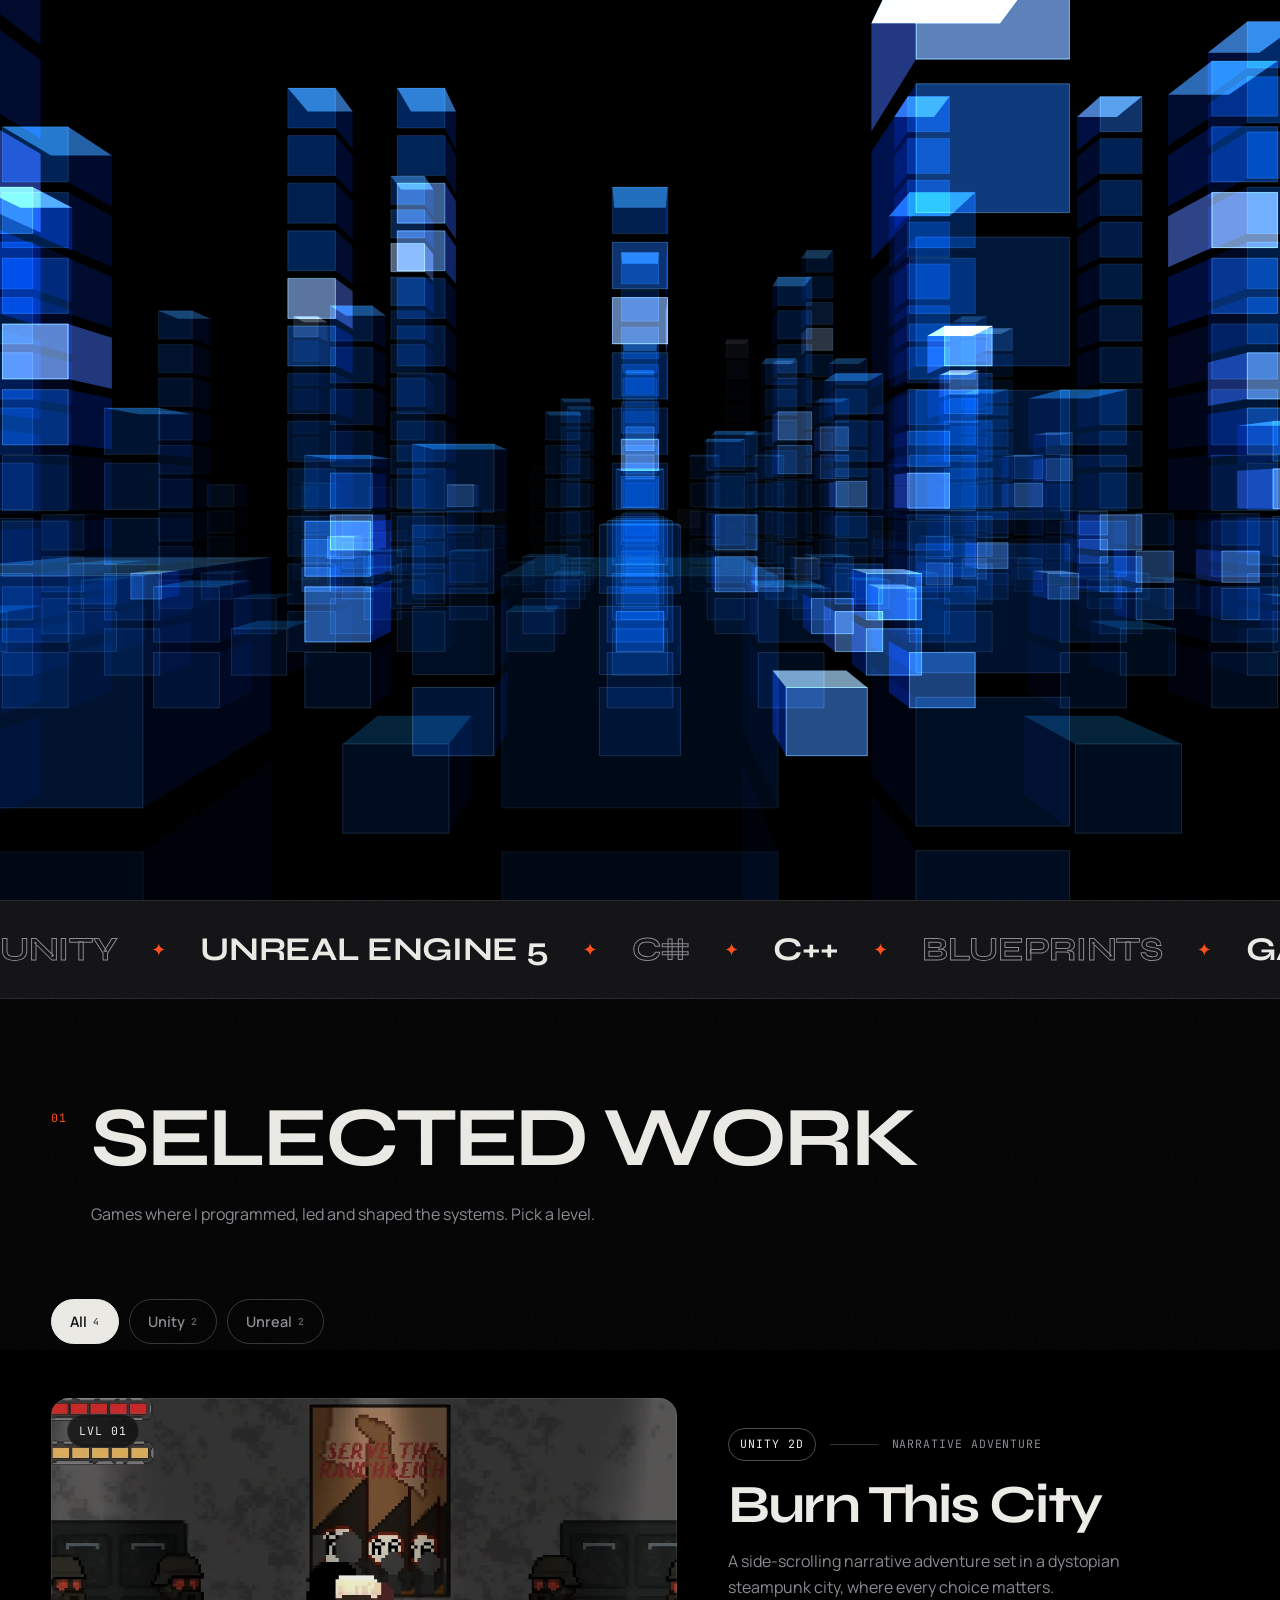
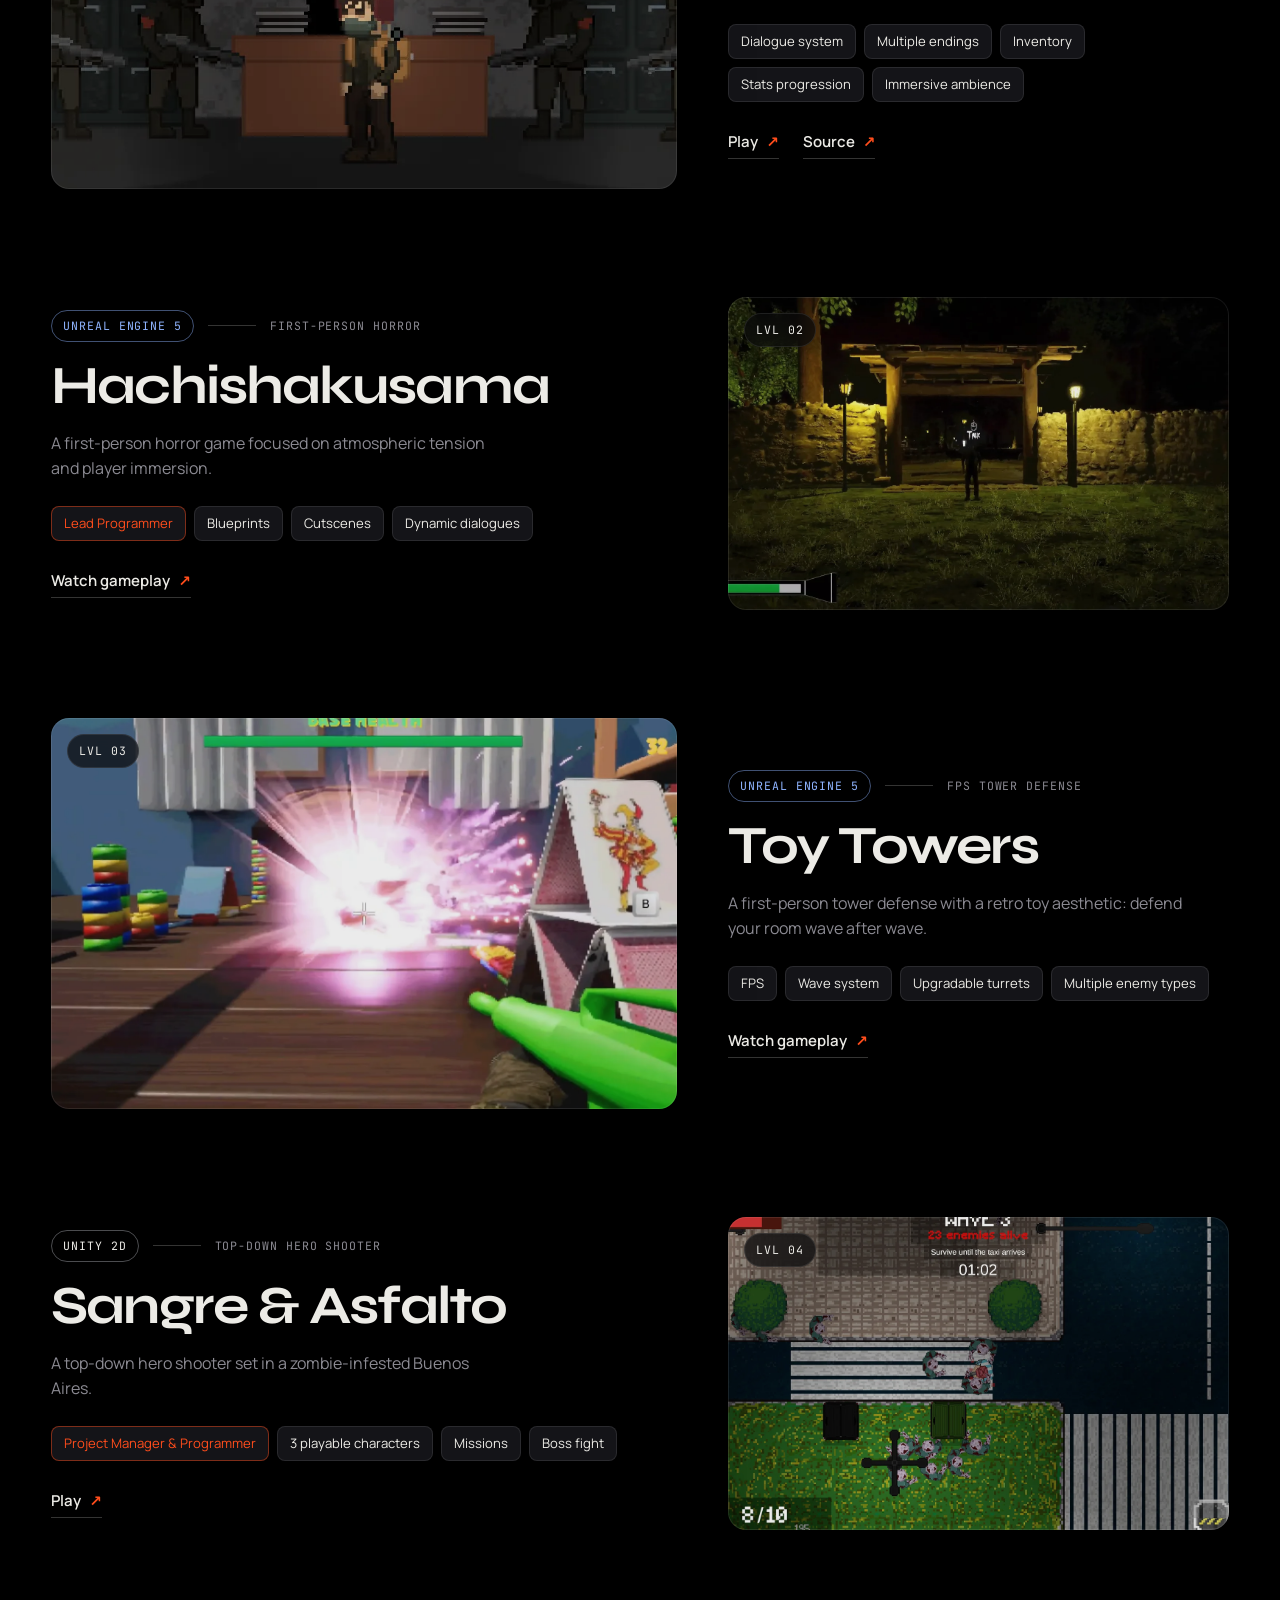
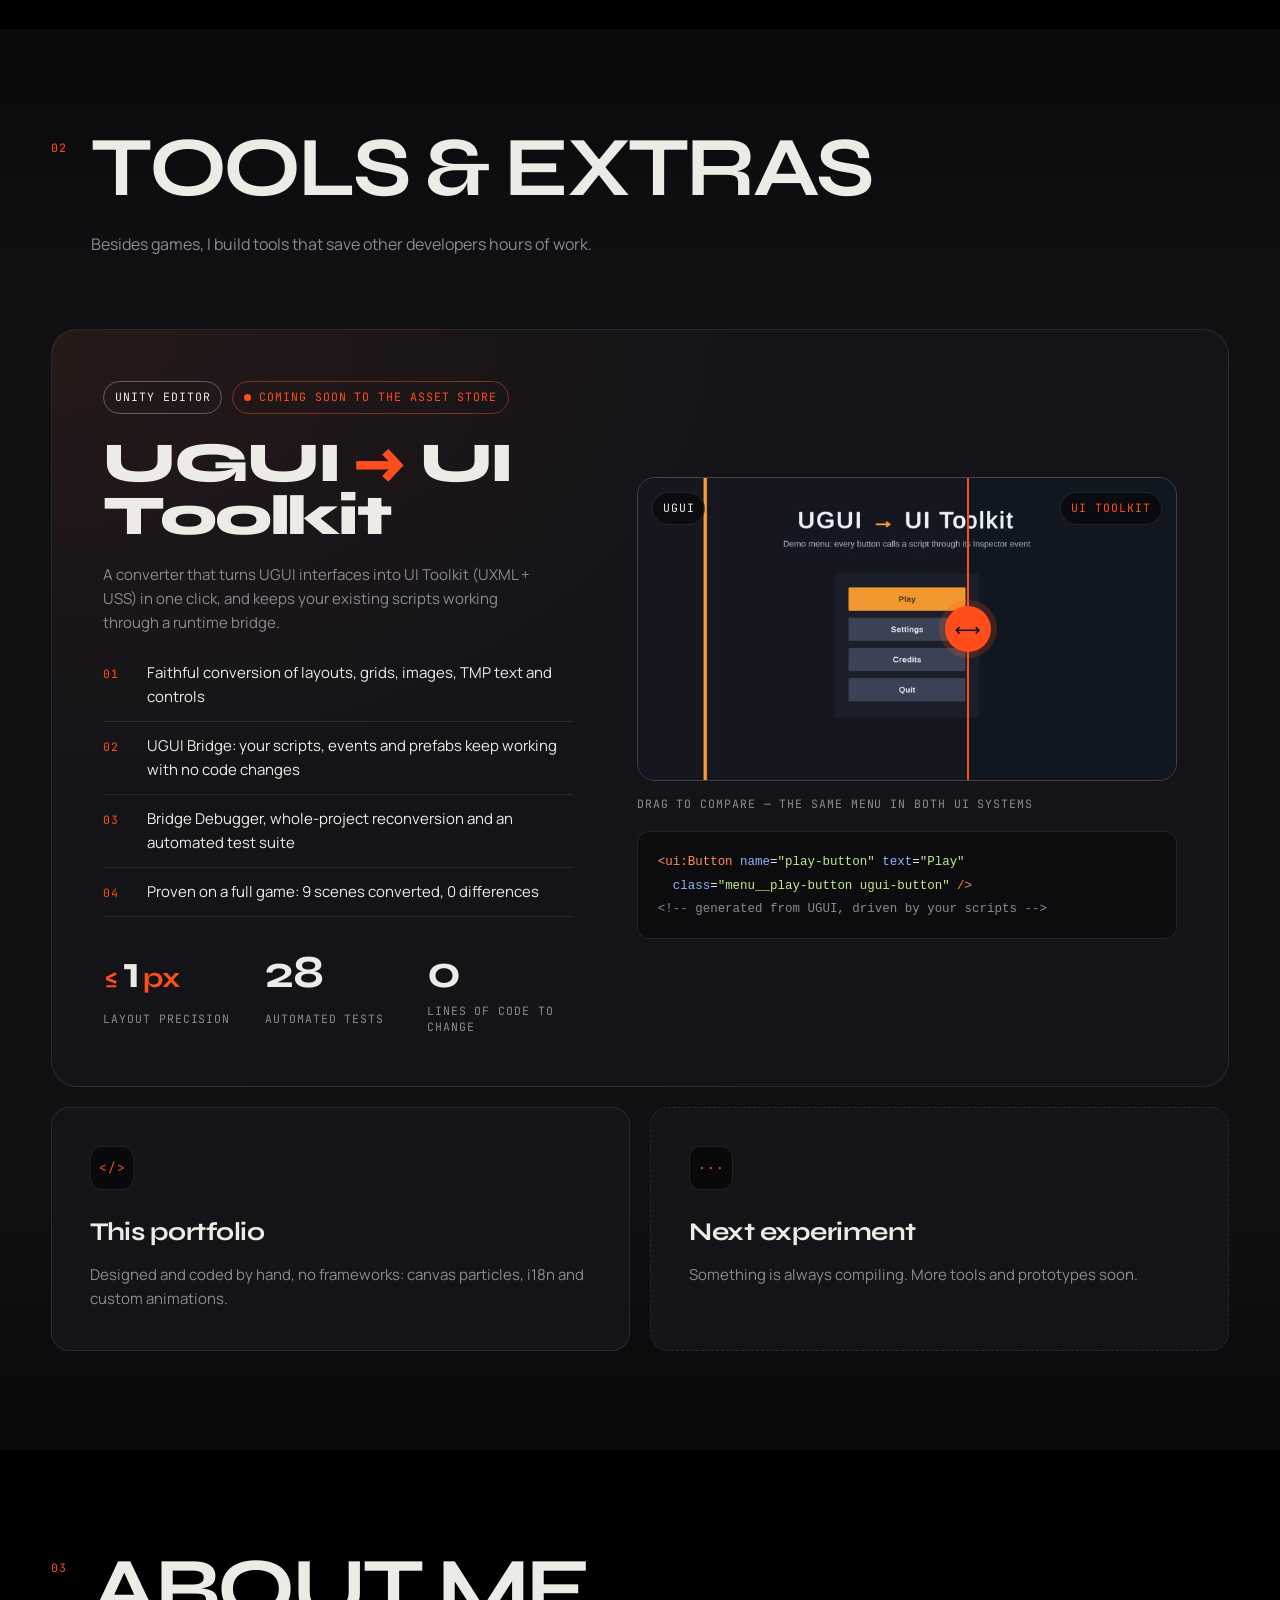
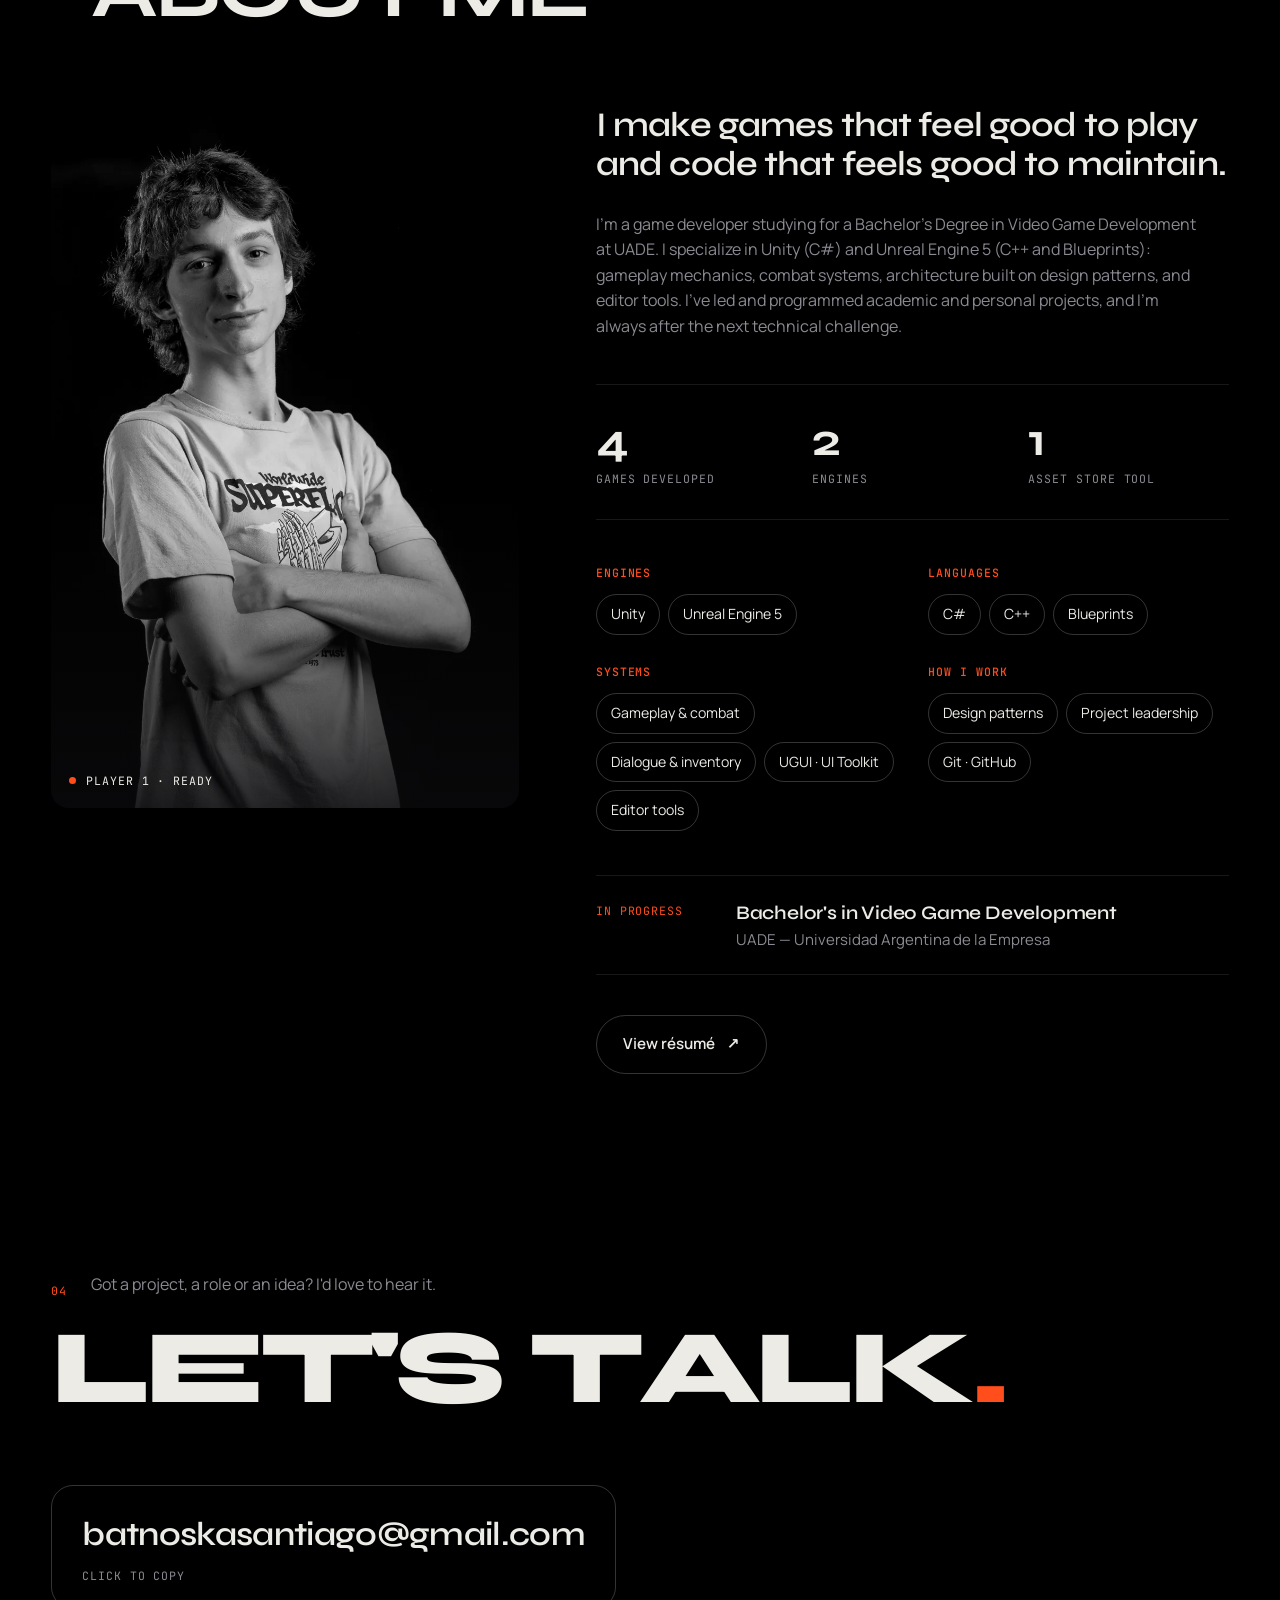
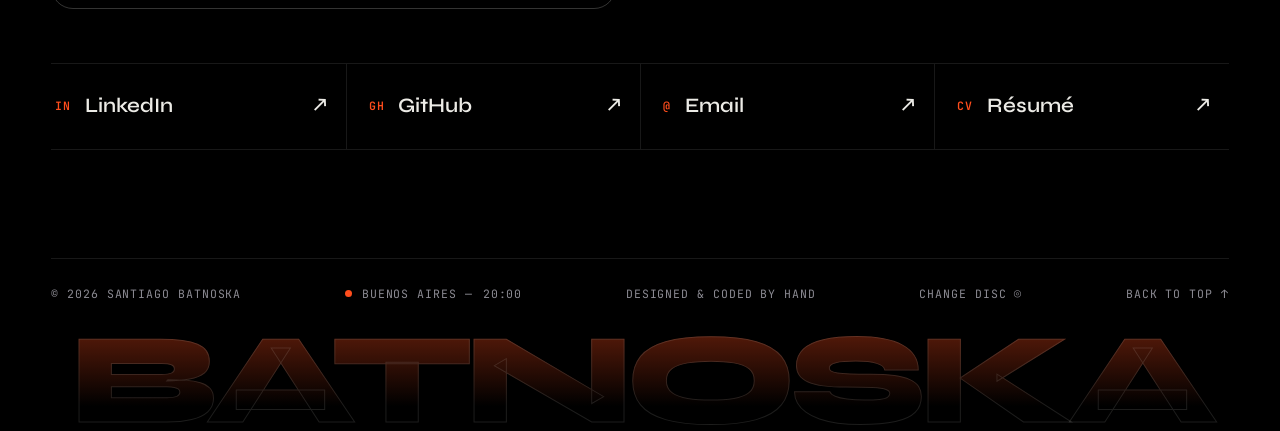
==== commit 4c197faa: "portfolio branching" ====
--- a/index.html
+++ b/index.html
@@ -16,11 +16,46 @@
   <link rel="icon" type="image/png" href="./images/favicon.png" />
   <link rel="preconnect" href="https://fonts.googleapis.com" />
   <link rel="preconnect" href="https://fonts.gstatic.com" crossorigin />
-  <link href="https://fonts.googleapis.com/css2?family=JetBrains+Mono:wght@400;500&family=Manrope:wght@400;500;600&family=Syne:wght@500;600;700;800&display=swap" rel="stylesheet" />
+  <link href="https://fonts.googleapis.com/css2?family=JetBrains+Mono:wght@400;500&family=Manrope:wght@400;500;600&family=Michroma&family=Syne:wght@500;600;700;800&display=swap" rel="stylesheet" />
   <link rel="stylesheet" href="index.css" />
+  <link rel="stylesheet" href="gate.css" />
+  <script>
+    // The boot gate only shows on a first visit with no deep link (?gate forces it; ?static skips it).
+    (function () {
+      var q = new URLSearchParams(location.search), seen = null;
+      try { seen = sessionStorage.getItem("sb-gate"); } catch (e) { /* ignore */ }
+      if (q.has("gate") || (!q.has("static") && !location.hash && seen !== "1")) document.documentElement.classList.add("has-gate");
+    })();
+  </script>
 </head>
 
 <body class="is-loading">
+  <!-- ===== Boot gate: picks between the portfolio and the patches page (gate.css, gate.js) ===== -->
+  <div class="gate" role="dialog" aria-modal="true" aria-labelledby="gate-title">
+    <canvas class="gate__stage" aria-hidden="true"></canvas>
+    <div class="gate__logo" aria-hidden="true">SB Computer Entertainment</div>
+    <p class="gate__title" id="gate-title" data-gate="title">Elegí a dónde entrar</p>
+    <div class="gate__menu">
+      <div class="gate__options">
+        <button class="gate__option is-selected" type="button" data-go="portfolio">
+          <span class="gate__name">Portfolio</span>
+        </button>
+        <button class="gate__option" type="button" data-go="patches">
+          <span class="gate__name" data-gate="patches">Parches y mods</span>
+        </button>
+      </div>
+    </div>
+    <div class="gate__legend">
+      <span aria-hidden="true"><b class="gate__key-x">✕</b><span data-gate="enter"></span></span>
+      <button class="gate__lang" type="button"><b class="gate__key-t" aria-hidden="true">△</b><span data-gate="lang"></span></button>
+    </div>
+    <div class="gate__reading" aria-hidden="true">
+      <img class="gate__disc gate__disc--portfolio" src="./images/parches/dvd.webp" alt="" width="420" height="420" />
+      <img class="gate__disc gate__disc--patches" src="./images/parches/xenosaga2/disco1.webp" alt="" width="281" height="281" />
+      <span data-gate="reading"></span>
+    </div>
+  </div>
+
   <a class="skip-link" href="#work" data-i18n="skip">Saltar al contenido</a>
 
   <!-- ===== Boot sequence ===== -->
@@ -59,6 +94,7 @@
       <a href="#tools" class="nav__link"><span class="mono">02</span><span data-i18n="navTools" data-scramble>Herramientas</span></a>
       <a href="#about" class="nav__link"><span class="mono">03</span><span data-i18n="navAbout" data-scramble>Sobre mí</span></a>
       <a href="#contact" class="nav__link"><span class="mono">04</span><span data-i18n="navContact" data-scramble>Contacto</span></a>
+      <a href="parches.html" class="nav__link"><span class="mono">05</span><span data-i18n="navPatches" data-scramble>Parches</span></a>
     </nav>
     <div class="header__actions">
       <button class="lang" type="button" aria-label="Cambiar idioma / Change language">
@@ -73,6 +109,7 @@
     <a href="#tools"><span class="mono">02</span><span data-i18n="navTools">Herramientas</span></a>
     <a href="#about"><span class="mono">03</span><span data-i18n="navAbout">Sobre mí</span></a>
     <a href="#contact"><span class="mono">04</span><span data-i18n="navContact">Contacto</span></a>
+    <a href="parches.html"><span class="mono">05</span><span data-i18n="navPatches">Parches</span></a>
   </div>
 
   <main id="top">
@@ -358,11 +395,13 @@
       <span class="mono">© <span class="year">2026</span> Santiago Batnoska</span>
       <span class="mono footer__clock"><span class="dot dot--live"></span>Buenos Aires — <span class="clock">--:--</span></span>
       <span class="mono" data-i18n="handmade">Diseñado y programado a mano</span>
+      <a href="index.html?gate" class="mono footer__top" data-magnetic><span data-i18n="changeDisc">Cambiar de disco</span> ◎</a>
       <a href="#top" class="mono footer__top" data-magnetic><span data-i18n="backTop">Volver arriba</span> ↑</a>
     </div>
     <div class="footer__giant" aria-hidden="true">BATNOSKA</div>
   </footer>
 
+  <script src="./gate.js"></script>
   <script src="./index.js"></script>
 </body>
 
--- a/gate.css
+++ b/gate.css
@@ -0,0 +1,93 @@
+/* ==========================================================================
+   Boot gate: a start screen modelled on the PS2's own (towers of light, then
+   a black menu with a ring of blue lights and two stacked options). It picks
+   between the two sides of the site. Only shown when <html> has .has-gate.
+   ========================================================================== */
+
+.gate { display: none; }
+.has-gate, .has-gate body { background: #000; overflow: hidden; }
+.has-gate .preloader { visibility: hidden; }
+.has-gate .cursor { display: none; }
+.has-gate .gate, .has-gate .gate * { cursor: default; }
+.has-gate .gate__option, .has-gate .gate__lang { cursor: pointer; }
+
+.has-gate .gate {
+  position: fixed; inset: 0; z-index: 400; display: block; overflow: hidden;
+  background: #000; color: #dcecff;
+  font-family: "Michroma", "Segoe UI", Tahoma, sans-serif;
+}
+
+.gate__stage { position: absolute; inset: 0; width: 100%; height: 100%; }
+.gate__title { position: absolute; width: 1px; height: 1px; overflow: hidden; clip-path: inset(50%); white-space: nowrap; }
+
+/* ----- First beat: the logo over the towers ----- */
+.gate__logo {
+  position: absolute; left: 0; right: 0; top: 46%; text-align: center; pointer-events: none; opacity: 0;
+  font-size: clamp(0.8rem, 2.6vmin, 1.4rem); letter-spacing: 0.08em; color: #eaf4ff;
+  text-shadow: 0 0 10px #6fb0ff, 0 0 34px #2f7bff;
+}
+.gate--boot .gate__logo { animation: gate-logo 3.2s ease 0.4s both; }
+@keyframes gate-logo {
+  0% { opacity: 0; filter: blur(12px); letter-spacing: 0.3em; }
+  34% { opacity: 1; filter: blur(0); letter-spacing: 0.08em; }
+  78% { opacity: 1; filter: blur(0); }
+  100% { opacity: 0; filter: blur(5px); }
+}
+
+/* ----- The menu ----- */
+.gate__menu {
+  position: absolute; left: 44%; top: 46%; transform: translateY(-50%); width: min(50%, 620px);
+  opacity: 0; visibility: hidden; transition: opacity 1.1s ease 0.25s, visibility 0s linear 0.25s;
+}
+.gate--menu .gate__menu { opacity: 1; visibility: visible; }
+
+.gate__options { display: flex; flex-direction: column; align-items: flex-start; gap: clamp(10px, 2.4vh, 22px); }
+.gate__option {
+  appearance: none; background: none; border: 0; padding: 0; margin: 0; font: inherit; color: inherit; text-align: left; outline: none; width: 100%;
+}
+.gate__name {
+  display: block; font-size: clamp(1.15rem, 3.8vmin, 2.1rem); line-height: 1.2;
+  color: rgba(126, 160, 214, 0.42); transition: color 0.35s ease, text-shadow 0.35s ease, transform 0.5s cubic-bezier(0.22, 1, 0.36, 1);
+}
+.gate__option.is-selected .gate__name {
+  color: #eef7ff; transform: translateX(6px);
+  animation: gate-glow 2.6s ease-in-out infinite;
+}
+@keyframes gate-glow {
+  0%, 100% { text-shadow: 0 0 6px #7db8ff, 0 0 20px #2f7bff; }
+  50% { text-shadow: 0 0 10px #a9d2ff, 0 0 38px #2f7bff, 0 0 70px rgba(47, 123, 255, 0.55); }
+}
+
+.gate__legend {
+  position: absolute; left: 0; right: 0; bottom: clamp(26px, 8vh, 70px); display: flex; justify-content: center; align-items: center; gap: clamp(26px, 9vw, 120px);
+  font-size: clamp(0.62rem, 1.6vmin, 0.8rem); color: #a9c4ea;
+  opacity: 0; visibility: hidden; transition: opacity 1.1s ease 0.4s, visibility 0s linear 0.4s;
+}
+.gate--menu .gate__legend { opacity: 1; visibility: visible; }
+.gate__legend b { font-weight: 400; margin-right: 0.7em; font-family: Verdana, Tahoma, sans-serif; }
+.gate__key-x { color: #7fb0ff; }
+.gate__key-t { color: #7fe0a8; }
+.gate__lang { appearance: none; background: none; border: 0; padding: 6px 4px; font: inherit; color: inherit; }
+.gate__lang:hover, .gate__lang:focus-visible { color: #fff; outline: none; text-shadow: 0 0 12px #2f7bff; }
+
+/* ----- Leaving: the console reads the chosen disc ----- */
+.gate__reading {
+  position: absolute; inset: 0; display: flex; flex-direction: column; align-items: center; justify-content: center; gap: 26px; background: #000;
+  opacity: 0; visibility: hidden; transition: opacity 0.35s ease;
+}
+.gate--reading .gate__reading { opacity: 1; visibility: visible; }
+.gate__disc { display: none; width: clamp(130px, 30vmin, 230px); height: auto; border-radius: 50%; filter: drop-shadow(0 0 26px rgba(70, 140, 255, 0.55)); animation: gate-spin 0.9s linear infinite; }
+.gate[data-disc="portfolio"] .gate__disc--portfolio, .gate[data-disc="patches"] .gate__disc--patches { display: block; }
+.gate__reading span { font-size: clamp(0.6rem, 1.6vmin, 0.78rem); color: #a9c4ea; letter-spacing: 0.1em; animation: gate-blink 0.9s steps(2) infinite; }
+@keyframes gate-spin { to { transform: rotate(360deg); } }
+@keyframes gate-blink { 50% { opacity: 0.35; } }
+.gate--gone { opacity: 0; transition: opacity 0.35s ease; }
+
+@media (max-width: 719px) {
+  .gate__menu { left: 24px; right: 24px; width: auto; top: 46%; transform: none; }
+  .gate__logo { top: 44%; padding: 0 16px; }
+}
+
+@media (prefers-reduced-motion: reduce) {
+  .gate *, .gate *::before { animation: none !important; transition: none !important; }
+}
